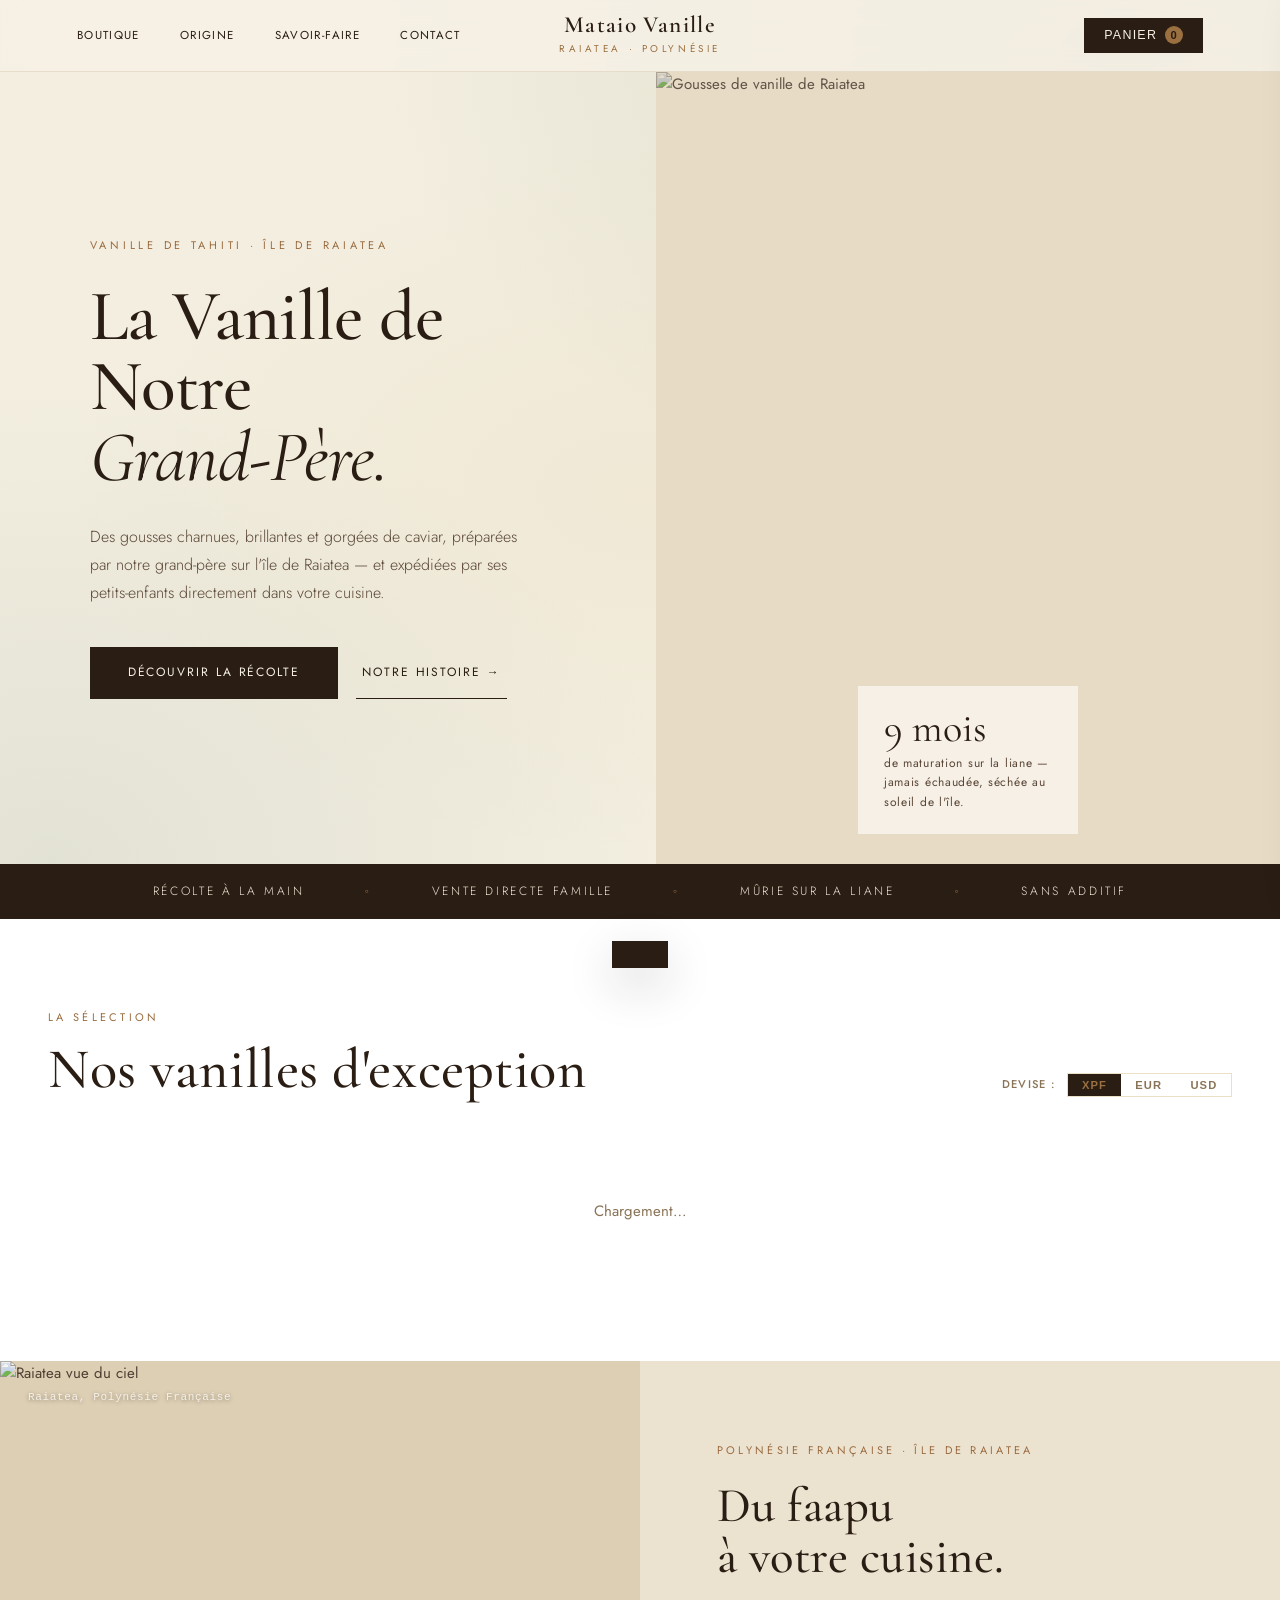
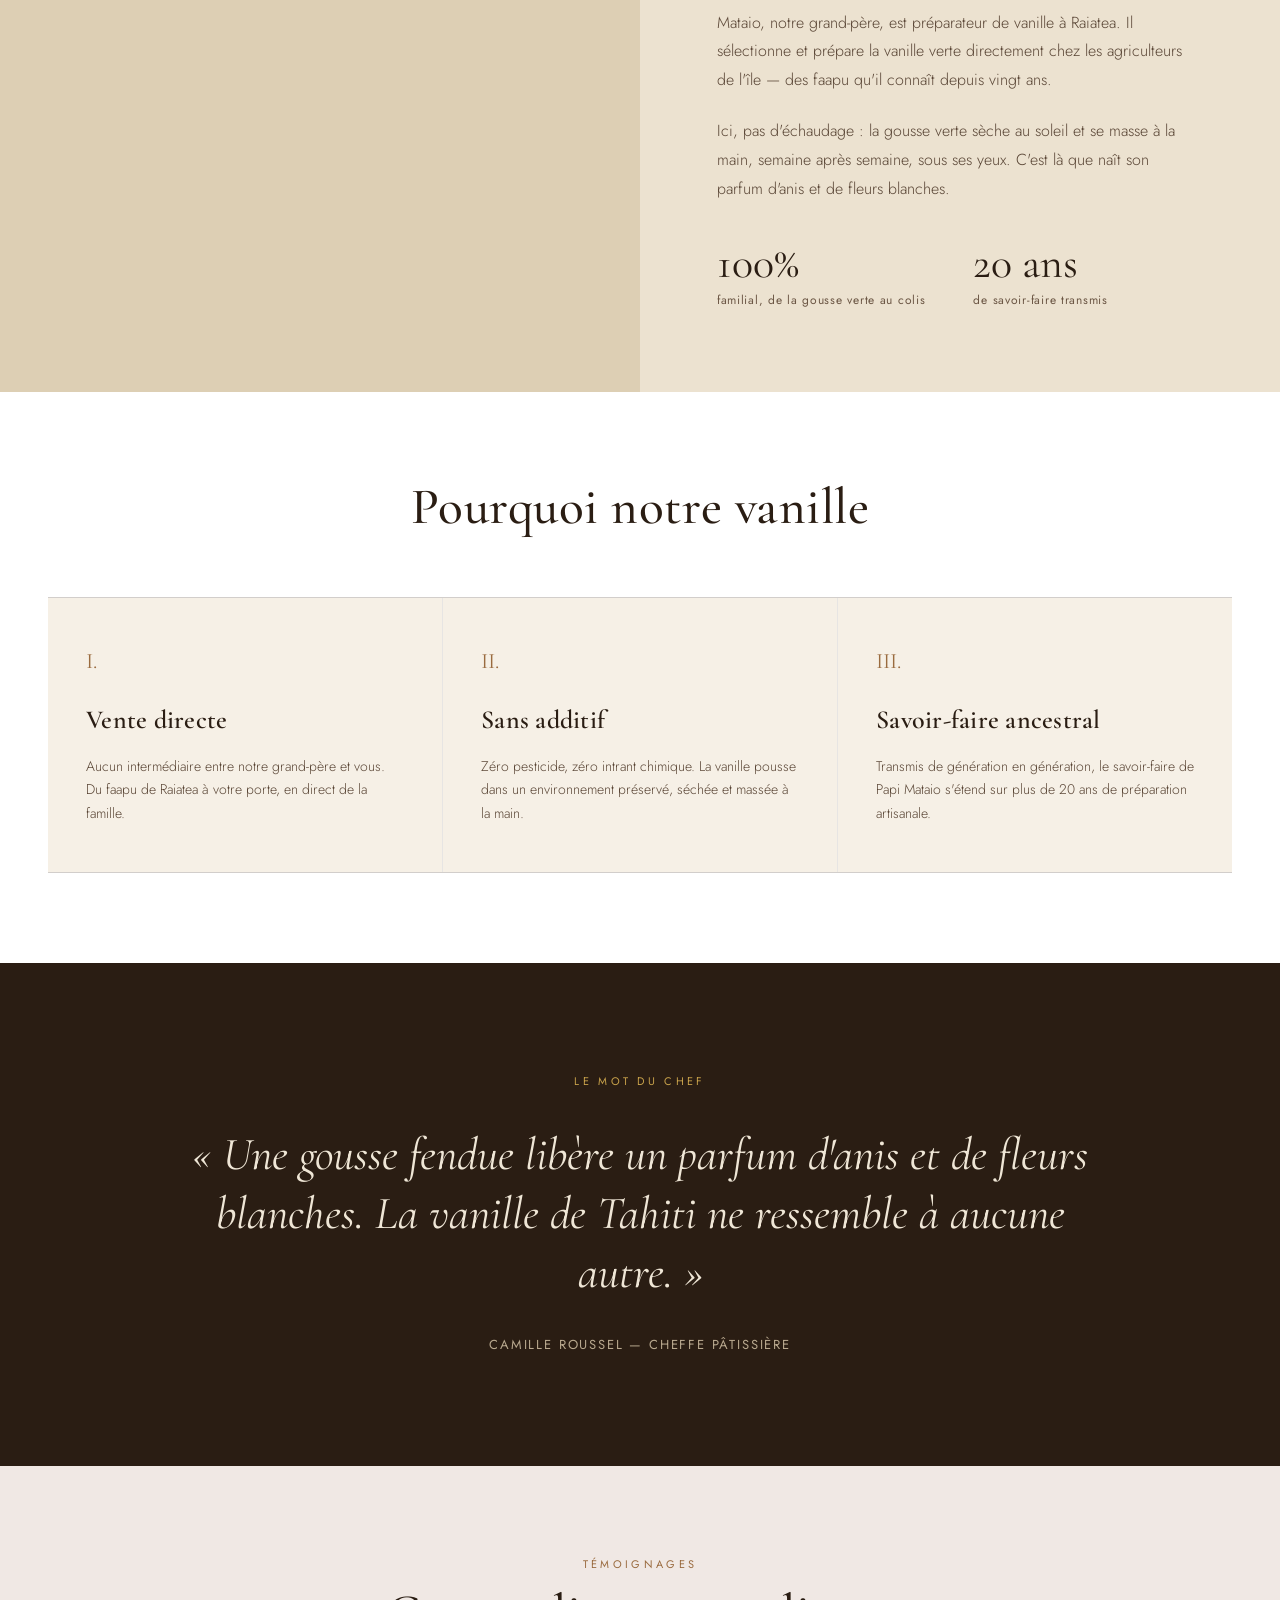
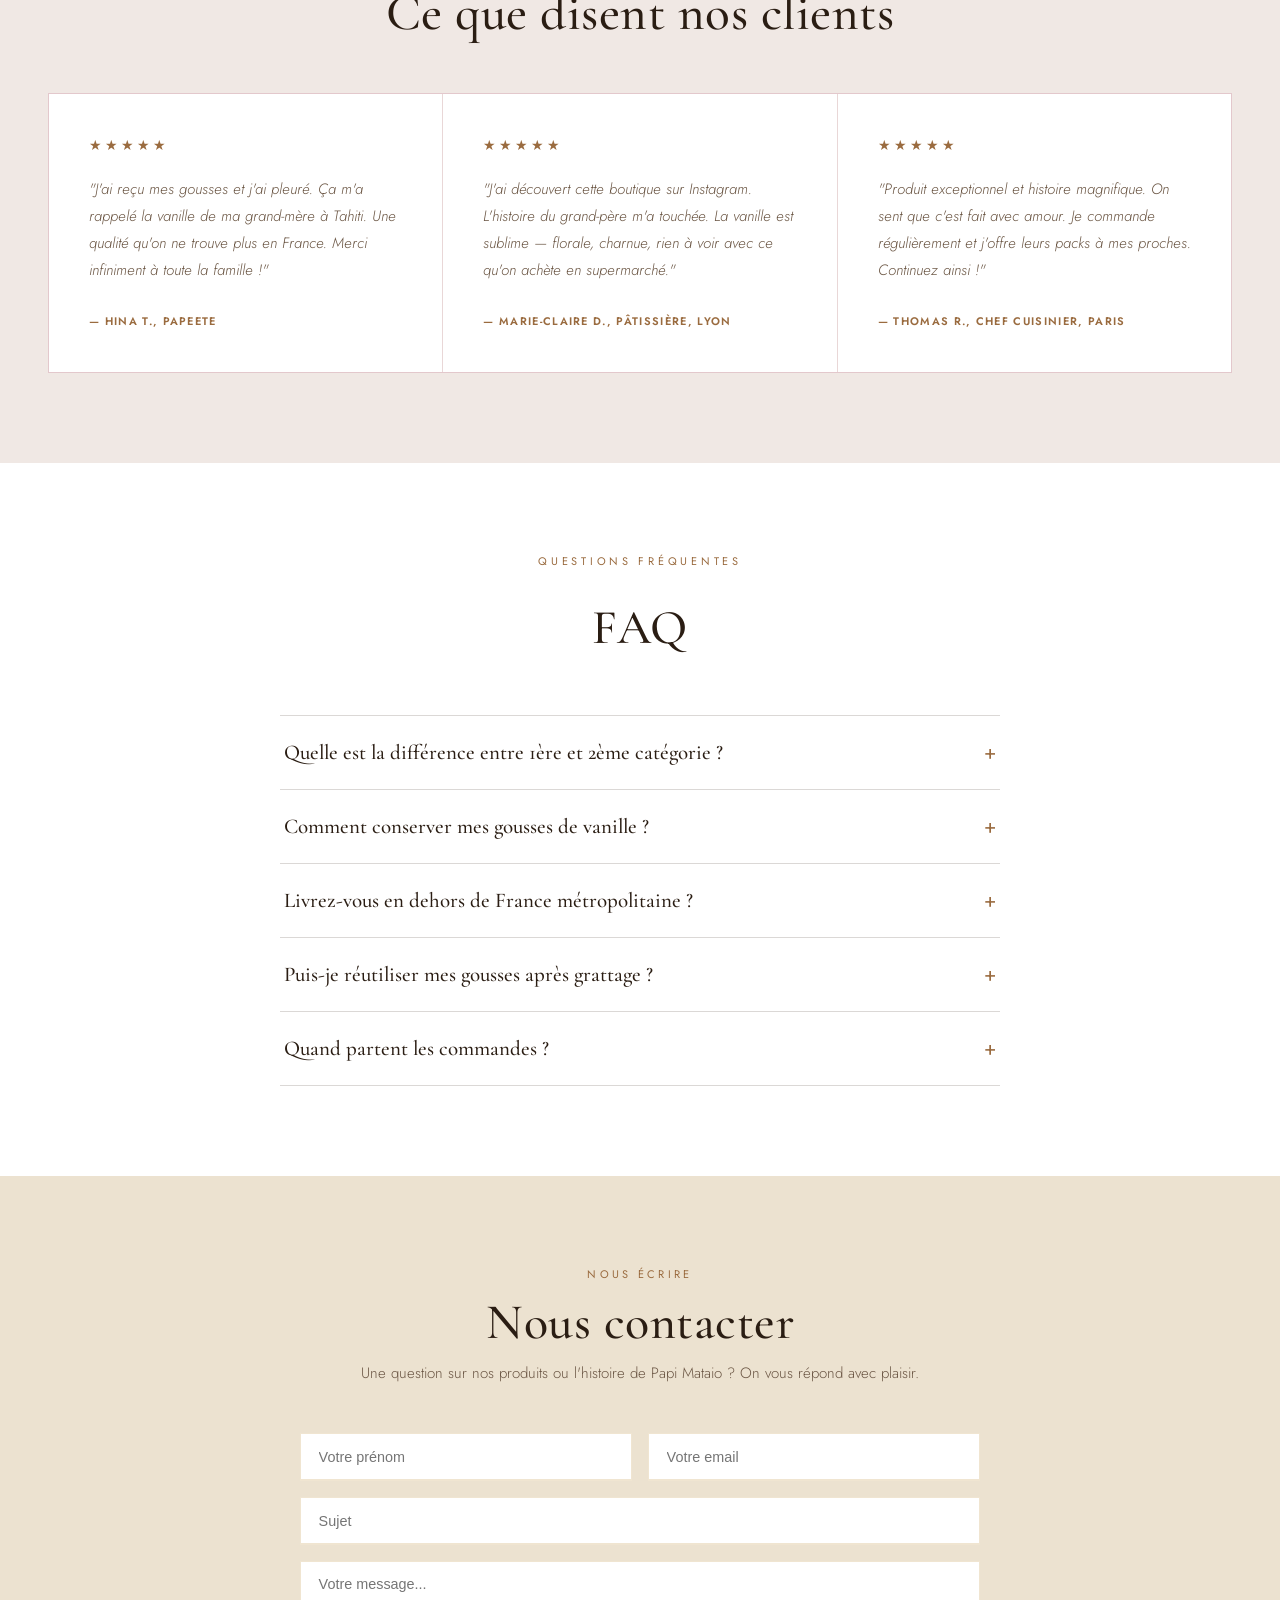
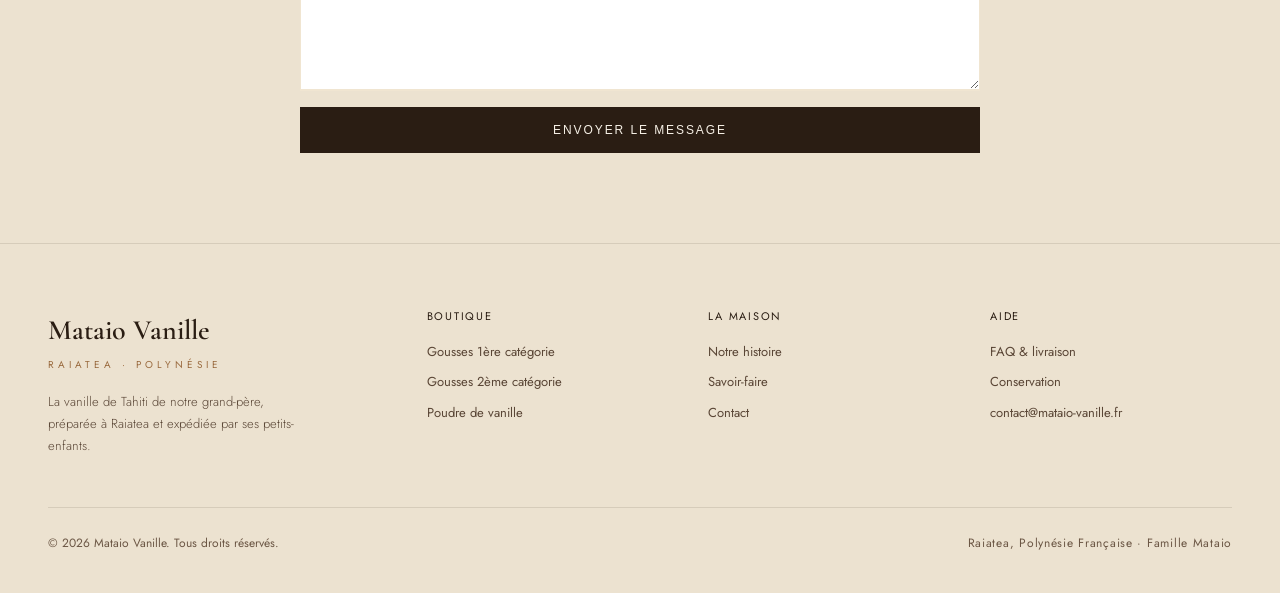
==== index.html @ 08ec5b15 "Intégration complète du design Claude — refonte visuelle du site - Nouveau hero split-screen avec gr" ====
<!DOCTYPE html>
<html lang="fr">
<head>
  <meta charset="UTF-8" />
  <meta name="viewport" content="width=device-width, initial-scale=1.0" />
  <title>Mataio Vanille — La vanille de Raiatea, Polynésie Française</title>
  <link rel="stylesheet" href="css/style.css" />
  <link rel="preconnect" href="https://fonts.googleapis.com" />
  <link href="https://fonts.googleapis.com/css2?family=Cormorant+Garamond:ital,wght@0,400;0,500;0,600;0,700;1,400&family=Jost:wght@300;400;500;600&display=swap" rel="stylesheet" />
</head>
<body>

  <!-- Background naturel fixe -->
  <div class="vn-nature"></div>

  <div id="navbar-root"></div>

  <!-- HERO -->
  <section class="vn-hero" style="display:grid;grid-template-columns:1.05fr 1fr;min-height:88vh;align-items:stretch;">
    <div style="display:flex;flex-direction:column;justify-content:center;padding:8vh 7vw;animation:vnFade 0.9s ease both;">
      <div style="font-size:11px;letter-spacing:0.34em;text-transform:uppercase;color:#9A6B3F;margin-bottom:28px;">Vanille de Tahiti · Île de Raiatea</div>
      <h1 style="font-family:'Cormorant Garamond',serif;font-weight:500;font-size:clamp(46px,5.6vw,92px);line-height:0.98;letter-spacing:-0.01em;margin-bottom:30px;">
        La Vanille de<br>Notre<br><em style="font-weight:400;">Grand-Père.</em>
      </h1>
      <p style="font-size:16px;line-height:1.75;max-width:440px;color:#5A4636;font-weight:300;margin-bottom:40px;">
        Des gousses charnues, brillantes et gorgées de caviar, préparées par notre grand-père sur l'île de Raiatea — et expédiées par ses petits-enfants directement dans votre cuisine.
      </p>
      <div style="display:flex;gap:18px;align-items:center;flex-wrap:wrap;">
        <a href="#produits" class="vn-btn-dark">Découvrir la récolte</a>
        <a href="#origine" class="vn-btn-line">Notre histoire →</a>
      </div>
    </div>
    <div class="vn-stripe vn-hero-img" style="position:relative;background:#E7DBC6;display:flex;align-items:flex-end;justify-content:center;padding:30px;overflow:hidden;">
      <img
        src="https://images.unsplash.com/photo-1592788174877-3f99727fd23d?auto=format&fit=crop&w=900&q=80"
        alt="Gousses de vanille de Raiatea"
        style="position:absolute;inset:0;width:100%;height:100%;object-fit:cover;mix-blend-mode:multiply;opacity:0.7;"
      />
      <div style="position:relative;bottom:0;right:0;background:#F6F0E6;padding:22px 26px;max-width:220px;z-index:1;">
        <div style="font-family:'Cormorant Garamond',serif;font-size:40px;line-height:1;">9 mois</div>
        <div style="font-size:12px;letter-spacing:0.06em;color:#5A4636;margin-top:6px;">de maturation sur la liane — jamais échaudée, séchée au soleil de l'île.</div>
      </div>
    </div>
  </section>


  <!-- MARQUEE VALEURS -->
  <div class="vn-marquee">
    <span>Récolte à la main</span><span class="vn-dot">◦</span>
    <span>Vente directe famille</span><span class="vn-dot">◦</span>
    <span>Mûrie sur la liane</span><span class="vn-dot">◦</span>
    <span>Sans additif</span>
  </div>

  <!-- PRODUITS -->
  <section id="produits" class="vn-pad vn-section-produits">
    <div style="display:flex;align-items:flex-end;justify-content:space-between;margin-bottom:54px;flex-wrap:wrap;gap:20px;">
      <div>
        <div style="font-size:11px;letter-spacing:0.3em;text-transform:uppercase;color:#9A6B3F;margin-bottom:14px;">La sélection</div>
        <h2 style="font-family:'Cormorant Garamond',serif;font-weight:500;font-size:clamp(36px,4.4vw,60px);line-height:1;">Nos vanilles d'exception</h2>
      </div>
      <div class="currency-bar" style="margin-bottom:0;">
        <span class="currency-label">Devise :</span>
        <div class="currency-switcher">
          <button class="currency-btn active" data-currency="XPF" onclick="setCurrency('XPF')">XPF</button>
          <button class="currency-btn" data-currency="EUR" onclick="setCurrency('EUR')">EUR</button>
          <button class="currency-btn" data-currency="USD" onclick="setCurrency('USD')">USD</button>
        </div>
      </div>
    </div>
    <div class="vn-grid4" id="productsGrid">
      <p style="text-align:center;color:#8A7457;padding:3rem;grid-column:1/-1;">Chargement…</p>
    </div>
  </section>

  <!-- ORIGINE -->
  <section id="origine" class="vn-split" style="background:#ECE2D0;">
    <div class="vn-stripe vn-imgpanel" style="position:relative;min-height:580px;background:#DDCFB4;overflow:hidden;">
      <img
        id="origineImg"
        src="https://images.unsplash.com/photo-1676405328043-85738f8473ba?auto=format&fit=crop&w=900&q=80"
        alt="Raiatea vue du ciel"
        style="position:absolute;inset:0;width:100%;height:100%;object-fit:cover;opacity:0.8;"
      />
      <div style="position:absolute;top:28px;left:28px;font-family:ui-monospace,Menlo,monospace;font-size:11px;letter-spacing:0.06em;color:#F6F0E6;text-shadow:0 1px 4px rgba(0,0,0,0.4);">Raiatea, Polynésie Française</div>
    </div>
    <div style="display:flex;flex-direction:column;justify-content:center;padding:9vh 6vw;">
      <div style="font-size:11px;letter-spacing:0.3em;text-transform:uppercase;color:#9A6B3F;margin-bottom:22px;">Polynésie française · Île de Raiatea</div>
      <h2 style="font-family:'Cormorant Garamond',serif;font-weight:500;font-size:clamp(34px,3.8vw,54px);line-height:1.04;margin-bottom:26px;">Du faapu<br>à votre cuisine.</h2>
      <p style="font-size:16px;line-height:1.8;color:#5A4636;font-weight:300;max-width:480px;margin-bottom:22px;">
        Mataio, notre grand-père, est préparateur de vanille à Raiatea. Il sélectionne et prépare la vanille verte directement chez les agriculteurs de l'île — des faapu qu'il connaît depuis vingt ans.
      </p>
      <p style="font-size:16px;line-height:1.8;color:#5A4636;font-weight:300;max-width:480px;margin-bottom:38px;">
        Ici, pas d'échaudage : la gousse verte sèche au soleil et se masse à la main, semaine après semaine, sous ses yeux. C'est là que naît son parfum d'anis et de fleurs blanches.
      </p>
      <div style="display:flex;gap:48px;flex-wrap:wrap;">
        <div>
          <div style="font-family:'Cormorant Garamond',serif;font-size:44px;line-height:1;">100%</div>
          <div style="font-size:12px;letter-spacing:0.06em;color:#6B5644;margin-top:6px;">familial, de la gousse verte au colis</div>
        </div>
        <div>
          <div style="font-family:'Cormorant Garamond',serif;font-size:44px;line-height:1;">20 ans</div>
          <div style="font-size:12px;letter-spacing:0.06em;color:#6B5644;margin-top:6px;">de savoir-faire transmis</div>
        </div>
      </div>
    </div>
  </section>

  <!-- SAVOIR-FAIRE / PILIERS -->
  <section class="vn-pad" style="padding-top:90px;padding-bottom:90px;">
    <h2 style="font-family:'Cormorant Garamond',serif;font-weight:500;font-size:clamp(34px,4vw,56px);text-align:center;margin-bottom:64px;line-height:1;">Pourquoi notre vanille</h2>
    <div class="vn-grid3" style="border-top:1px solid rgba(58,42,30,0.12);border-bottom:1px solid rgba(58,42,30,0.12);gap:1px;background:rgba(58,42,30,0.12);">
      <div style="background:#F6F0E6;padding:46px 38px;">
        <div style="font-family:'Cormorant Garamond',serif;font-size:22px;color:#9A6B3F;margin-bottom:20px;">I.</div>
        <h3 style="font-family:'Cormorant Garamond',serif;font-weight:600;font-size:26px;margin-bottom:14px;">Vente directe</h3>
        <p style="font-size:14px;line-height:1.7;color:#5A4636;font-weight:300;">Aucun intermédiaire entre notre grand-père et vous. Du faapu de Raiatea à votre porte, en direct de la famille.</p>
      </div>
      <div style="background:#F6F0E6;padding:46px 38px;">
        <div style="font-family:'Cormorant Garamond',serif;font-size:22px;color:#9A6B3F;margin-bottom:20px;">II.</div>
        <h3 style="font-family:'Cormorant Garamond',serif;font-weight:600;font-size:26px;margin-bottom:14px;">Sans additif</h3>
        <p style="font-size:14px;line-height:1.7;color:#5A4636;font-weight:300;">Zéro pesticide, zéro intrant chimique. La vanille pousse dans un environnement préservé, séchée et massée à la main.</p>
      </div>
      <div style="background:#F6F0E6;padding:46px 38px;">
        <div style="font-family:'Cormorant Garamond',serif;font-size:22px;color:#9A6B3F;margin-bottom:20px;">III.</div>
        <h3 style="font-family:'Cormorant Garamond',serif;font-weight:600;font-size:26px;margin-bottom:14px;">Savoir-faire ancestral</h3>
        <p style="font-size:14px;line-height:1.7;color:#5A4636;font-weight:300;">Transmis de génération en génération, le savoir-faire de Papi Mataio s'étend sur plus de 20 ans de préparation artisanale.</p>
      </div>
    </div>
  </section>

  <!-- CITATION -->
  <section style="background:#2A1D13;color:#EFE6D6;padding:110px 48px;text-align:center;">
    <div style="font-size:11px;letter-spacing:0.3em;text-transform:uppercase;color:#C8A24B;margin-bottom:34px;">Le mot du chef</div>
    <blockquote style="font-family:'Cormorant Garamond',serif;font-weight:400;font-style:italic;font-size:clamp(28px,3.6vw,50px);line-height:1.28;max-width:920px;margin:0 auto 34px;">
      « Une gousse fendue libère un parfum d'anis et de fleurs blanches. La vanille de Tahiti ne ressemble à aucune autre. »
    </blockquote>
    <div style="font-size:13px;letter-spacing:0.14em;text-transform:uppercase;color:#B8A88E;">Camille Roussel — Cheffe pâtissière</div>
  </section>

  <!-- AVIS -->
  <section class="vn-pad" style="padding-top:90px;padding-bottom:90px;background:#F0E8E4;">
    <div style="text-align:center;margin-bottom:54px;">
      <div style="font-size:11px;letter-spacing:0.3em;text-transform:uppercase;color:#9A6B3F;margin-bottom:14px;">Témoignages</div>
      <h2 style="font-family:'Cormorant Garamond',serif;font-weight:500;font-size:clamp(32px,4vw,52px);line-height:1;">Ce que disent nos clients</h2>
    </div>
    <div class="vn-grid3" style="gap:1px;background:rgba(196,116,138,0.15);border:1px solid rgba(196,116,138,0.15);">
      <div style="background:#fff;padding:2.5rem;">
        <div style="color:#9A6B3F;font-size:14px;letter-spacing:3px;margin-bottom:1.25rem;">★★★★★</div>
        <p style="font-size:15px;line-height:1.8;color:#6B5644;font-weight:300;font-style:italic;margin-bottom:1.5rem;">"J'ai reçu mes gousses et j'ai pleuré. Ça m'a rappelé la vanille de ma grand-mère à Tahiti. Une qualité qu'on ne trouve plus en France. Merci infiniment à toute la famille !"</p>
        <span style="font-size:11px;font-weight:600;letter-spacing:0.12em;text-transform:uppercase;color:#9A6B3F;">— Hina T., Papeete</span>
      </div>
      <div style="background:#fff;padding:2.5rem;">
        <div style="color:#9A6B3F;font-size:14px;letter-spacing:3px;margin-bottom:1.25rem;">★★★★★</div>
        <p style="font-size:15px;line-height:1.8;color:#6B5644;font-weight:300;font-style:italic;margin-bottom:1.5rem;">"J'ai découvert cette boutique sur Instagram. L'histoire du grand-père m'a touchée. La vanille est sublime — florale, charnue, rien à voir avec ce qu'on achète en supermarché."</p>
        <span style="font-size:11px;font-weight:600;letter-spacing:0.12em;text-transform:uppercase;color:#9A6B3F;">— Marie-Claire D., Pâtissière, Lyon</span>
      </div>
      <div style="background:#fff;padding:2.5rem;">
        <div style="color:#9A6B3F;font-size:14px;letter-spacing:3px;margin-bottom:1.25rem;">★★★★★</div>
        <p style="font-size:15px;line-height:1.8;color:#6B5644;font-weight:300;font-style:italic;margin-bottom:1.5rem;">"Produit exceptionnel et histoire magnifique. On sent que c'est fait avec amour. Je commande régulièrement et j'offre leurs packs à mes proches. Continuez ainsi !"</p>
        <span style="font-size:11px;font-weight:600;letter-spacing:0.12em;text-transform:uppercase;color:#9A6B3F;">— Thomas R., Chef cuisinier, Paris</span>
      </div>
    </div>
  </section>

  <!-- FAQ -->
  <section class="vn-pad" style="padding-top:90px;padding-bottom:90px;">
    <div style="max-width:720px;margin:0 auto;">
      <div style="text-align:center;margin-bottom:48px;">
        <div style="font-size:11px;letter-spacing:0.34em;text-transform:uppercase;color:#9A6B3F;margin-bottom:18px;">Questions fréquentes</div>
        <h2 style="font-family:'Cormorant Garamond',serif;font-weight:500;font-size:clamp(32px,3.8vw,50px);">FAQ</h2>
      </div>
      <div id="faqList" style="display:flex;flex-direction:column;border-top:1px solid rgba(58,42,30,0.18);"></div>
    </div>
  </section>

  <!-- CONTACT -->
  <section id="contact" class="vn-pad" style="padding-top:90px;padding-bottom:90px;background:#ECE2D0;">
    <div style="max-width:680px;margin:0 auto;">
      <div style="text-align:center;margin-bottom:48px;">
        <div style="font-size:11px;letter-spacing:0.3em;text-transform:uppercase;color:#9A6B3F;margin-bottom:14px;">Nous écrire</div>
        <h2 style="font-family:'Cormorant Garamond',serif;font-weight:500;font-size:clamp(32px,4vw,50px);line-height:1;">Nous contacter</h2>
        <p style="margin-top:14px;font-size:15px;color:#6B5644;font-weight:300;">Une question sur nos produits ou l'histoire de Papi Mataio ? On vous répond avec plaisir.</p>
      </div>
      <form class="contact-form" onsubmit="submitForm(event)">
        <div class="form-row">
          <input id="contactNom" type="text" placeholder="Votre prénom" required />
          <input id="contactEmail" type="email" placeholder="Votre email" required />
        </div>
        <input id="contactSujet" type="text" placeholder="Sujet" />
        <textarea id="contactMessage" placeholder="Votre message..." rows="5" required></textarea>
        <button type="submit" class="vn-btn-dark btn-full" id="contactBtn">Envoyer le message</button>
      </form>
    </div>
  </section>

  <!-- FOOTER -->
  <footer class="vn-pad" style="background:#ECE2D0;padding-top:64px;padding-bottom:40px;border-top:1px solid rgba(58,42,30,0.12);">
    <div class="vn-foot" style="margin-bottom:50px;">
      <div>
        <div style="font-family:'Cormorant Garamond',serif;font-size:28px;font-weight:600;">Mataio Vanille</div>
        <div style="font-size:10px;letter-spacing:0.4em;text-transform:uppercase;color:#9A6B3F;margin:4px 0 18px;">Raiatea · Polynésie</div>
        <p style="font-size:13px;line-height:1.7;color:#5A4636;font-weight:300;max-width:260px;">La vanille de Tahiti de notre grand-père, préparée à Raiatea et expédiée par ses petits-enfants.</p>
      </div>
      <div>
        <div style="font-size:11px;letter-spacing:0.16em;text-transform:uppercase;color:#2A1D13;margin-bottom:16px;">Boutique</div>
        <div style="display:flex;flex-direction:column;gap:10px;font-size:13px;color:#5A4636;">
          <a href="#produits" style="color:#5A4636;text-decoration:none;">Gousses 1ère catégorie</a>
          <a href="#produits" style="color:#5A4636;text-decoration:none;">Gousses 2ème catégorie</a>
          <a href="#produits" style="color:#5A4636;text-decoration:none;">Poudre de vanille</a>
        </div>
      </div>
      <div>
        <div style="font-size:11px;letter-spacing:0.16em;text-transform:uppercase;color:#2A1D13;margin-bottom:16px;">La Maison</div>
        <div style="display:flex;flex-direction:column;gap:10px;font-size:13px;color:#5A4636;">
          <a href="#origine" style="color:#5A4636;text-decoration:none;">Notre histoire</a>
          <a href="#produits" style="color:#5A4636;text-decoration:none;">Savoir-faire</a>
          <a href="#contact" style="color:#5A4636;text-decoration:none;">Contact</a>
        </div>
      </div>
      <div>
        <div style="font-size:11px;letter-spacing:0.16em;text-transform:uppercase;color:#2A1D13;margin-bottom:16px;">Aide</div>
        <div style="display:flex;flex-direction:column;gap:10px;font-size:13px;color:#5A4636;">
          <a href="#faqList" style="color:#5A4636;text-decoration:none;">FAQ &amp; livraison</a>
          <a href="#faqList" style="color:#5A4636;text-decoration:none;">Conservation</a>
          <a href="mailto:contact@mataio-vanille.fr" style="color:#5A4636;text-decoration:none;">contact@mataio-vanille.fr</a>
        </div>
      </div>
    </div>
    <div style="display:flex;justify-content:space-between;align-items:center;flex-wrap:wrap;gap:14px;padding-top:26px;border-top:1px solid rgba(58,42,30,0.12);font-size:12px;color:#6B5644;">
      <span>© 2026 Mataio Vanille. Tous droits réservés.</span>
      <span style="letter-spacing:0.06em;">Raiatea, Polynésie Française · Famille Mataio</span>
    </div>
  </footer>

  <div id="cart-root"></div>

  <script src="https://cdn.jsdelivr.net/npm/@supabase/supabase-js@2"></script>
  <script src="js/shared.js"></script>
  <script>initNavbar('index'); initCart();</script>
  <script src="js/app.js"></script>
  <script>
    // FAQ accordion
    const FAQS = [
      { q: 'Quelle est la différence entre 1ère et 2ème catégorie ?', a: 'La 1ère catégorie regroupe les gousses longues (14-17 cm), noires, souples et charnues — parfaites pour le quotidien. La 2ème catégorie regroupe des gousses plus courtes ou légèrement moins uniformes, souvent encore plus concentrées en vanilline, idéales pour les extraits et infusions.' },
      { q: 'Comment conserver mes gousses de vanille ?', a: 'Enveloppez vos gousses dans du papier alimentaire ou du film plastique, puis placez-les dans un contenant hermétique à l\'abri de la lumière et de l\'humidité, à température ambiante. Évitez le réfrigérateur. Bien conservées, elles se gardent 12 à 18 mois.' },
      { q: 'Livrez-vous en dehors de France métropolitaine ?', a: 'Oui ! Nous expédions vers la France métropolitaine, la DOM-TOM, et l\'Europe. Les délais et frais varient selon la destination. Contactez-nous pour tout envoi hors Europe.' },
      { q: 'Puis-je réutiliser mes gousses après grattage ?', a: 'Absolument. Les gousses épuisées après grattage peuvent être plongées dans du sucre pour faire du sucre vanillé maison, ou dans de l\'alcool pour un extrait de vanille artisanal.' },
      { q: 'Quand partent les commandes ?', a: 'Les commandes passées avant 14h (heure de Polynésie) sont expédiées le jour même ou le lendemain. Nous vous envoyons un email de confirmation avec le numéro de suivi.' },
    ];

    function renderFaq() {
      const list = document.getElementById('faqList');
      if (!list) return;
      list.innerHTML = FAQS.map((f, i) => `
        <div style="border-bottom:1px solid rgba(58,42,30,0.18);">
          <button onclick="toggleFaq(${i})" id="faq-btn-${i}" style="width:100%;display:flex;justify-content:space-between;align-items:center;gap:24px;background:transparent;border:none;cursor:pointer;padding:22px 4px;font-family:inherit;text-align:left;">
            <span style="font-family:'Cormorant Garamond',serif;font-size:21px;font-weight:500;color:#2A1D13;">${f.q}</span>
            <span id="faq-mark-${i}" style="font-size:20px;color:#9A6B3F;flex:0 0 auto;transition:transform 0.2s;">+</span>
          </button>
          <div id="faq-ans-${i}" style="display:none;font-size:15px;line-height:1.75;color:#5A4636;font-weight:300;padding:0 4px 24px;max-width:620px;">${f.a}</div>
        </div>
      `).join('');
    }

    function toggleFaq(i) {
      const ans = document.getElementById('faq-ans-' + i);
      const mark = document.getElementById('faq-mark-' + i);
      const open = ans.style.display !== 'none';
      ans.style.display = open ? 'none' : 'block';
      mark.textContent = open ? '+' : '−';
    }

    document.addEventListener('DOMContentLoaded', renderFaq);
  </script>
</body>
</html>
---- css/style.css ----
/* ===== RESET ===== */
*, *::before, *::after { box-sizing: border-box; margin: 0; padding: 0; }

/* ===== DESIGN CLASSES ===== */
::selection { background: #C8A24B; color: #2A1D13; }
@keyframes vnFade { from { opacity: 0; transform: translateY(14px); } to { opacity: 1; transform: translateY(0); } }

.vn-nature {
  position: fixed; inset: 0; z-index: -1; pointer-events: none;
  background-color: #F3EEE0;
  background-image:
    radial-gradient(1100px 700px at 88% 6%, rgba(110,131,92,0.16), rgba(110,131,92,0) 68%),
    radial-gradient(900px 700px at 4% 96%, rgba(151,173,158,0.18), rgba(151,173,158,0) 70%),
    radial-gradient(800px 500px at 50% 55%, rgba(200,162,75,0.07), rgba(200,162,75,0) 72%);
  background-repeat: no-repeat;
}

.vn-stripe {
  background-image: repeating-linear-gradient(135deg, rgba(58,42,30,0.06) 0 10px, rgba(58,42,30,0) 10px 20px);
}

.vn-marquee {
  background: #2A1D13; color: #EFE6D6;
  padding: 18px 48px;
  display: flex; gap: 60px; justify-content: center; flex-wrap: wrap;
  font-size: 12px; letter-spacing: 0.22em; text-transform: uppercase; font-weight: 300;
}
.vn-dot { color: #9A6B3F; }

.vn-pad { padding-left: 48px; padding-right: 48px; }

.vn-section-produits { padding-top: 90px; padding-bottom: 90px; }

.vn-split {
  display: grid;
  grid-template-columns: 1fr 1fr;
}

.vn-imgpanel { min-height: 560px; }

.vn-grid4 {
  display: grid;
  grid-template-columns: repeat(3, 1fr);
  gap: 28px;
}

.vn-grid3 {
  display: grid;
  grid-template-columns: repeat(3, 1fr);
}

.vn-foot {
  display: grid;
  grid-template-columns: 1.4fr 1fr 1fr 1fr;
  gap: 40px;
}

/* New product card design */
.vn-product-card {
  display: flex;
  flex-direction: column;
}

.vn-product-img {
  display: block;
  position: relative;
  aspect-ratio: 3/4;
  background: #E7DBC6;
  margin-bottom: 18px;
  overflow: hidden;
  cursor: pointer;
  text-decoration: none;
}

.vn-product-img img {
  width: 100%; height: 100%;
  object-fit: cover;
  display: block;
  transition: transform 0.5s ease;
}

.vn-product-card:hover .vn-product-img img { transform: scale(1.04); }

.vn-product-badge {
  position: absolute; top: 14px; right: 14px;
  background: #2A1D13; color: #F6F0E6;
  font-size: 10px; letter-spacing: 0.12em; text-transform: uppercase;
  padding: 5px 10px;
}

.vn-product-badge.epuise { background: #8A7457; }

.vn-product-body { flex: 1; display: flex; flex-direction: column; }

.vn-product-name {
  font-family: 'Cormorant Garamond', serif; font-weight: 600;
  font-size: 22px; line-height: 1.05; cursor: pointer;
  margin-bottom: 8px; color: #2A1D13;
  transition: color 0.2s;
}
.vn-product-card:hover .vn-product-name { color: #9A6B3F; }

.vn-product-price { font-size: 15px; font-weight: 500; white-space: nowrap; color: #2A1D13; }

.vn-product-meta { display: flex; justify-content: space-between; align-items: baseline; gap: 10px; margin-bottom: 8px; }

.vn-product-desc {
  font-size: 13px; color: #6B5644; line-height: 1.55;
  margin-bottom: 16px; font-weight: 300; flex: 1;
}

.vn-add-btn {
  margin-top: auto; background: none;
  border: 1px solid #2A1D13; color: #2A1D13;
  padding: 11px; font-family: inherit;
  font-size: 11px; letter-spacing: 0.14em; text-transform: uppercase;
  cursor: pointer; transition: all 0.2s;
}
.vn-add-btn:hover { background: #2A1D13; color: #F6F0E6; }
.vn-add-btn:disabled { opacity: 0.45; cursor: not-allowed; background: #8A7457; color: #F6F0E6; border-color: #8A7457; }

.vn-view-btn {
  display: inline-block;
  background: none; border: 1px solid rgba(58,42,30,0.28);
  color: #2A1D13; padding: 11px 16px;
  font-family: inherit; font-size: 11px;
  letter-spacing: 0.12em; text-transform: uppercase;
  text-decoration: none; white-space: nowrap;
  transition: border-color 0.2s, background 0.2s;
}
.vn-view-btn:hover { border-color: #9A6B3F; background: rgba(154,107,63,0.06); }

/* Hero buttons */
.vn-btn-dark {
  display: inline-block;
  background: #2A1D13; color: #F6F0E6;
  padding: 16px 38px; font-size: 12px;
  letter-spacing: 0.16em; text-transform: uppercase;
  text-decoration: none; border: none; cursor: pointer;
  transition: background 0.2s;
}
.vn-btn-dark:hover { background: #9A6B3F; color: #F6F0E6; }

.vn-btn-line {
  display: inline-block;
  color: #2A1D13; padding: 16px 6px;
  font-size: 12px; letter-spacing: 0.16em; text-transform: uppercase;
  text-decoration: none; border-bottom: 1px solid #2A1D13;
  transition: color 0.2s, border-color 0.2s;
}
.vn-btn-line:hover { color: #9A6B3F; border-color: #9A6B3F; }

/* ===== VARIABLES ===== */
:root {
  --noir:        #2A1D13;
  --brun:        #2A1D13;
  --brun-mid:    #5A4636;
  --or:          #9A7040;
  --or-clair:    #C8A24B;
  --or-pale:     #EDE0C4;
  --rose:        #C4748A;
  --rose-clair:  #E8C8CF;
  --rose-pale:   #F0E8E4;
  --sauge:       #6E835C;
  --sauge-clair: #B8CEBC;
  --creme:       #F6F0E6;
  --beige:       #ECE2D0;
  --gris:        #8A7457;
  --gris-clair:  #DDCFB4;
  --blanc:       #FFFFFF;

  --shadow-sm:  0 1px 4px rgba(43,26,34,0.08);
  --shadow:     0 4px 20px rgba(43,26,34,0.12);
  --shadow-lg:  0 16px 48px rgba(43,26,34,0.18);
  --radius:     4px;
  --radius-lg:  14px;
  --transition: 0.3s cubic-bezier(0.4, 0, 0.2, 1);
}

html { scroll-behavior: smooth; }

body {
  font-family: 'Jost', sans-serif;
  background: transparent;
  color: var(--brun);
  line-height: 1.6;
  overflow-x: hidden;
  font-size: 15px;
}

h1, h2, h3, h4 {
  font-family: 'Cormorant Garamond', serif;
  font-weight: 500;
  letter-spacing: 0.01em;
}

a { text-decoration: none; color: inherit; }

/* ===== NAVBAR ===== */
.navbar {
  position: sticky;
  top: 0;
  z-index: 100;
  display: flex;
  align-items: center;
  justify-content: space-between;
  padding: 1.1rem 6%;
  background: rgba(246,240,230,0.85);
  backdrop-filter: blur(12px);
  -webkit-backdrop-filter: blur(12px);
  border-bottom: 1px solid rgba(154,112,64,0.15);
}

.nav-brand {
  position: absolute;
  left: 50%;
  transform: translateX(-50%);
  text-align: center;
  text-decoration: none;
}

.brand-name {
  font-family: 'Cormorant Garamond', serif;
  font-size: 1.45rem;
  font-weight: 600;
  letter-spacing: 0.06em;
  color: var(--brun);
  display: block;
  line-height: 1;
}

.brand-subtitle {
  font-family: 'Jost', sans-serif;
  font-size: 0.62rem;
  letter-spacing: 0.36em;
  text-transform: uppercase;
  color: var(--or);
  display: block;
  margin-top: 3px;
}

.nav-links { display: flex; gap: 2.5rem; flex: 1; }

.nav-links a {
  font-size: 0.72rem;
  font-weight: 400;
  letter-spacing: 0.12em;
  text-transform: uppercase;
  color: var(--brun);
  transition: color var(--transition);
}

.nav-links a:hover { color: var(--or); }

.nav-actions { display: flex; align-items: center; gap: 1rem; flex: 1; justify-content: flex-end; }

.cart-btn {
  display: flex;
  align-items: center;
  gap: 0.5rem;
  padding: 0.55rem 1.25rem;
  background: var(--brun);
  color: var(--creme);
  border: none;
  font-size: 0.78rem;
  font-weight: 500;
  letter-spacing: 0.1em;
  text-transform: uppercase;
  cursor: pointer;
  transition: background var(--transition);
}

.cart-btn:hover { background: var(--rose); color: var(--blanc); }

.cart-count {
  background: var(--or);
  color: var(--brun);
  font-weight: 700;
  font-size: 0.7rem;
  width: 18px;
  height: 18px;
  border-radius: 50%;
  display: inline-flex;
  align-items: center;
  justify-content: center;
}

/* ===== HERO ===== */
.hero {
  display: grid;
  grid-template-columns: 1fr 1fr;
  min-height: 90vh;
  background-color: var(--brun);
  background-image: url("data:image/svg+xml,%3Csvg xmlns='http://www.w3.org/2000/svg' width='120' height='120' viewBox='0 0 120 120'%3E%3Cg fill='none'%3E%3Cellipse cx='60' cy='45' rx='6' ry='13' fill='rgba(196%2C116%2C138%2C0.13)'/%3E%3Cellipse cx='60' cy='45' rx='6' ry='13' fill='rgba(196%2C116%2C138%2C0.13)' transform='rotate(72 60 60)'/%3E%3Cellipse cx='60' cy='45' rx='6' ry='13' fill='rgba(196%2C116%2C138%2C0.13)' transform='rotate(144 60 60)'/%3E%3Cellipse cx='60' cy='45' rx='6' ry='13' fill='rgba(196%2C116%2C138%2C0.13)' transform='rotate(216 60 60)'/%3E%3Cellipse cx='60' cy='45' rx='6' ry='13' fill='rgba(196%2C116%2C138%2C0.13)' transform='rotate(288 60 60)'/%3E%3Ccircle cx='60' cy='60' r='5' fill='rgba(196%2C151%2C74%2C0.18)'/%3E%3Cellipse cx='20' cy='10' rx='3' ry='7' fill='rgba(196%2C116%2C138%2C0.07)'/%3E%3Cellipse cx='20' cy='10' rx='3' ry='7' fill='rgba(196%2C116%2C138%2C0.07)' transform='rotate(72 20 20)'/%3E%3Cellipse cx='20' cy='10' rx='3' ry='7' fill='rgba(196%2C116%2C138%2C0.07)' transform='rotate(144 20 20)'/%3E%3Cellipse cx='20' cy='10' rx='3' ry='7' fill='rgba(196%2C116%2C138%2C0.07)' transform='rotate(216 20 20)'/%3E%3Cellipse cx='20' cy='10' rx='3' ry='7' fill='rgba(196%2C116%2C138%2C0.07)' transform='rotate(288 20 20)'/%3E%3Ccircle cx='20' cy='20' r='3' fill='rgba(196%2C151%2C74%2C0.1)'/%3E%3C/g%3E%3C/svg%3E");
  background-size: 120px 120px;
}

.hero-content {
  display: flex;
  flex-direction: column;
  justify-content: center;
  padding: 5rem 6%;
}

.hero-tag {
  display: inline-block;
  font-size: 0.7rem;
  font-weight: 500;
  letter-spacing: 0.2em;
  text-transform: uppercase;
  color: var(--or);
  margin-bottom: 2rem;
}

.hero h1 {
  font-size: clamp(3.2rem, 5.5vw, 5.5rem);
  font-weight: 500;
  line-height: 1.1;
  color: var(--creme);
  margin-bottom: 1.75rem;
  letter-spacing: -0.01em;
}

.hero-sub {
  font-size: 0.95rem;
  color: rgba(253,249,246,0.68);
  max-width: 420px;
  margin-bottom: 3rem;
  line-height: 1.85;
  font-weight: 300;
}

.btn-primary {
  display: inline-block;
  padding: 1rem 2.5rem;
  background: var(--or);
  color: var(--brun);
  border: none;
  font-size: 0.78rem;
  font-weight: 600;
  letter-spacing: 0.15em;
  text-transform: uppercase;
  cursor: pointer;
  transition: background var(--transition), color var(--transition);
  width: fit-content;
}

.btn-primary:hover { background: var(--or-clair); }

.hero-visual { position: relative; overflow: hidden; }

.hero-img-wrap {
  width: 100%;
  height: 100%;
  position: relative;
}

.hero-photo {
  width: 100%;
  height: 100%;
  object-fit: cover;
  object-position: center;
  display: block;
  filter: brightness(0.75) sepia(0.2);
}

/* ===== STATS ===== */
.stats {
  display: grid;
  grid-template-columns: repeat(4, 1fr);
  border-top: 1px solid rgba(196,151,74,0.2);
  border-bottom: 1px solid rgba(196,151,74,0.2);
  background: var(--creme);
}

.stat {
  display: flex;
  flex-direction: column;
  align-items: center;
  text-align: center;
  padding: 2.5rem 1rem;
  border-right: 1px solid rgba(196,151,74,0.2);
}

.stat:last-child { border-right: none; }

.stat-num {
  font-family: 'Playfair Display', serif;
  font-size: 2rem;
  font-weight: 400;
  color: var(--or);
  margin-bottom: 0.3rem;
}

.stat-label {
  font-size: 0.7rem;
  font-weight: 500;
  letter-spacing: 0.12em;
  text-transform: uppercase;
  color: var(--gris);
}

/* ===== SECTION HEADER ===== */
.section-header {
  text-align: center;
  margin-bottom: 3.5rem;
}

.section-header h2 {
  font-size: clamp(2.2rem, 3.5vw, 3.4rem);
  font-weight: 500;
  color: var(--brun);
  margin-bottom: 0.75rem;
  letter-spacing: 0.02em;
}

.section-header p {
  font-size: 0.78rem;
  font-weight: 500;
  letter-spacing: 0.15em;
  text-transform: uppercase;
  color: var(--or);
}

/* ===== ORNEMENTS ===== */

/* Gousse de vanille comme puce de liste */
.features li {
  position: relative;
  padding-left: 1.4rem;
}

.features li::before {
  content: '';
  position: absolute;
  left: 1px;
  top: 0.1em;
  width: 5px;
  height: 17px;
  background-image: url("data:image/svg+xml,%3Csvg xmlns='http://www.w3.org/2000/svg' viewBox='0 0 6 20'%3E%3Cpath d='M3,0.5 C1.5,0.5 0.5,3 0.5,7 L0.5,14 C0.5,17.5 1.5,19.5 3,19.5 C4.5,19.5 5.5,17.5 5.5,14 L5.5,7 C5.5,3 4.5,0.5 3,0.5 Z' fill='%23C4748A'/%3E%3Cline x1='3' y1='2' x2='3' y2='18' stroke='%23A85070' stroke-width='0.6' stroke-dasharray='1.5 2'/%3E%3C/svg%3E");
  background-size: contain;
  background-repeat: no-repeat;
  background-position: top center;
}

/* ===== CURRENCY BAR ===== */
.currency-bar {
  display: flex;
  align-items: center;
  justify-content: flex-end;
  gap: 0.75rem;
  margin-bottom: 2.5rem;
}

.currency-label {
  font-size: 0.7rem;
  font-weight: 500;
  letter-spacing: 0.12em;
  text-transform: uppercase;
  color: var(--gris);
}

.currency-switcher {
  display: flex;
  gap: 1px;
  border: 1px solid rgba(196,151,74,0.3);
}

.currency-btn {
  padding: 0.3rem 0.85rem;
  border: none;
  font-size: 0.7rem;
  font-weight: 600;
  letter-spacing: 0.1em;
  cursor: pointer;
  background: transparent;
  color: var(--gris);
  transition: background var(--transition), color var(--transition);
}

.currency-btn.active {
  background: var(--brun);
  color: var(--or);
}

/* ===== PRODUITS ===== */
.produits { padding: 6rem 6%; }

.products-grid {
  display: grid;
  grid-template-columns: repeat(3, 1fr);
  gap: 2px;
}

.product-card {
  background: var(--blanc);
  border: 1px solid var(--gris-clair);
  transition: border-color var(--transition), box-shadow var(--transition);
  display: flex;
  flex-direction: column;
}

.product-card:hover {
  border-color: var(--or);
  box-shadow: var(--shadow);
  z-index: 1;
}

.product-img-link { display: block; }

.product-img {
  height: 220px;
  display: flex;
  align-items: center;
  justify-content: center;
  font-size: 4.5rem;
  position: relative;
  background: var(--beige) !important;
}

.product-badge {
  position: absolute;
  top: 1rem;
  left: 1rem;
  background: var(--brun);
  color: var(--or);
  font-size: 0.62rem;
  font-weight: 600;
  padding: 0.3rem 0.7rem;
  letter-spacing: 0.12em;
  text-transform: uppercase;
}

.badge-epuise { background: var(--gris); color: var(--blanc); }

.product-epuise { opacity: 0.65; }

.btn-epuise {
  opacity: 0.45;
  cursor: not-allowed;
  background: var(--gris) !important;
}

.product-body {
  padding: 1.5rem;
  flex: 1;
  display: flex;
  flex-direction: column;
}

.product-name {
  font-family: 'Playfair Display', serif;
  font-size: 1.1rem;
  font-weight: 400;
  margin-bottom: 0.3rem;
  color: var(--brun);
}

.product-rating {
  display: flex;
  align-items: center;
  gap: 0.3rem;
  margin-bottom: 0.75rem;
}

.stars-sm { color: var(--or); font-size: 0.75rem; letter-spacing: 1px; }
.rating-count { font-size: 0.72rem; color: var(--gris); }

.product-desc {
  font-size: 0.85rem;
  color: var(--gris);
  line-height: 1.65;
  margin-bottom: 1.5rem;
  flex: 1;
}

.product-footer {
  display: flex;
  align-items: flex-end;
  justify-content: space-between;
  margin-top: auto;
  padding-top: 1rem;
  border-top: 1px solid var(--gris-clair);
}

.product-price {
  font-family: 'Playfair Display', serif;
  font-size: 1.25rem;
  font-weight: 400;
  color: var(--brun);
}

.product-price span {
  font-family: 'Inter', sans-serif;
  font-size: 0.72rem;
  font-weight: 400;
  color: var(--gris);
  display: block;
  letter-spacing: 0.05em;
}

.price-per-kg {
  font-size: 0.7rem;
  color: var(--gris);
  letter-spacing: 0.05em;
  margin-top: 0.15rem;
}

.product-actions { display: flex; gap: 0.5rem; align-items: center; }

.btn-outline {
  display: inline-block;
  padding: 0.5rem 1rem;
  background: transparent;
  color: var(--brun);
  border: 1px solid rgba(61,43,26,0.25);
  font-size: 0.7rem;
  font-weight: 600;
  letter-spacing: 0.1em;
  text-transform: uppercase;
  cursor: pointer;
  transition: border-color var(--transition), background var(--transition);
  text-decoration: none;
  white-space: nowrap;
}

.btn-outline:hover { border-color: var(--or); background: var(--or-pale); }

.add-btn {
  padding: 0.5rem 1rem;
  background: var(--brun);
  color: var(--creme);
  border: none;
  font-size: 0.7rem;
  font-weight: 600;
  letter-spacing: 0.1em;
  text-transform: uppercase;
  cursor: pointer;
  transition: background var(--transition);
  white-space: nowrap;
}

.add-btn:hover { background: var(--rose); color: var(--blanc); }

/* ===== HISTOIRE ===== */
.histoire {
  padding: 6rem 6%;
  background: var(--brun);
}

.histoire .section-header h2 { color: var(--creme); }
.histoire .section-header p { color: var(--or); }

.histoire-photos {
  display: grid;
  grid-template-columns: 1.6fr 1fr;
  gap: 3px;
  margin-bottom: 3px;
}

.histoire-photo-main,
.histoire-photo-side {
  position: relative;
  overflow: hidden;
  height: 420px;
}

.histoire-photo-main img,
.histoire-photo-side img {
  width: 100%;
  height: 100%;
  object-fit: cover;
  display: block;
  filter: brightness(0.8);
  transition: transform 0.6s ease, filter 0.4s ease;
}

.histoire-photo-main:hover img,
.histoire-photo-side:hover img {
  transform: scale(1.03);
  filter: brightness(0.9);
}

.histoire-photo-caption {
  position: absolute;
  bottom: 0;
  left: 0;
  right: 0;
  padding: 1rem 1.25rem;
  background: linear-gradient(transparent, rgba(12,10,8,0.7));
  font-size: 0.7rem;
  font-weight: 500;
  letter-spacing: 0.1em;
  text-transform: uppercase;
  color: rgba(250,247,242,0.75);
}

.histoire-content {
  display: grid;
  grid-template-columns: repeat(3, 1fr);
  gap: 1px;
  background: rgba(196,116,138,0.12);
  border: 1px solid rgba(196,116,138,0.12);
}

.histoire-card {
  background: var(--brun);
  padding: 3rem 2.5rem;
  text-align: center;
  transition: background var(--transition);
}

.histoire-card:hover { background: rgba(196,116,138,0.06); }

.histoire-num {
  font-family: 'Playfair Display', serif;
  font-size: 2.5rem;
  font-weight: 400;
  color: var(--rose);
  opacity: 0.6;
  margin-bottom: 1.25rem;
  letter-spacing: 0.05em;
}

.histoire-card h3 {
  font-size: 1.1rem;
  font-weight: 400;
  color: var(--rose-clair);
  letter-spacing: 0.05em;
  margin-bottom: 1rem;
}

.histoire-card p {
  font-size: 0.88rem;
  color: rgba(253,249,246,0.65);
  line-height: 1.85;
  font-weight: 300;
}

/* ===== PROVENANCE ===== */
.provenance {
  padding: 6rem 6%;
  background: var(--creme);
}

.provenance-content {
  display: grid;
  grid-template-columns: 1fr 360px;
  gap: 6rem;
  align-items: center;
}

.provenance-text h2 {
  font-size: clamp(1.8rem, 2.5vw, 2.4rem);
  font-weight: 400;
  margin-bottom: 1.5rem;
  color: var(--brun);
}

.provenance-text p {
  color: var(--gris);
  margin-bottom: 1rem;
  line-height: 1.85;
  font-size: 0.93rem;
  font-weight: 300;
}

.features {
  list-style: none;
  margin-top: 2rem;
  display: flex;
  flex-direction: column;
  gap: 0.7rem;
}

.features li {
  font-size: 0.82rem;
  font-weight: 500;
  letter-spacing: 0.04em;
  color: var(--brun-mid);
  padding-left: 0.25rem;
}

.provenance-map { display: flex; justify-content: center; }

.map-card {
  border: 1px solid rgba(196,151,74,0.3);
  text-align: center;
  width: 300px;
  background: var(--blanc);
  overflow: hidden;
}

.map-photo {
  width: 100%;
  height: 200px;
  overflow: hidden;
}

.map-photo img {
  width: 100%;
  height: 100%;
  object-fit: cover;
  display: block;
  transition: transform 0.6s ease;
}

.map-card:hover .map-photo img { transform: scale(1.05); }

.map-card-body { padding: 2rem 2rem 2rem; }

.map-icon { margin-bottom: 0.75rem; display: flex; justify-content: center; }

.map-card h3 {
  font-size: 1.4rem;
  font-weight: 400;
  margin-bottom: 0.4rem;
  color: var(--brun);
}

.map-card p { color: var(--gris); font-size: 0.88rem; margin-bottom: 1.25rem; }

.map-tag {
  display: inline-block;
  background: var(--brun);
  color: var(--or);
  font-size: 0.65rem;
  font-weight: 600;
  padding: 0.35rem 0.9rem;
  letter-spacing: 0.15em;
  text-transform: uppercase;
}

/* ===== AVIS ===== */
.avis {
  padding: 6rem 6%;
  background: var(--rose-pale);
}

.avis .section-header h2 { color: var(--brun); }
.avis .section-header p { color: var(--or); }

.avis-grid {
  display: grid;
  grid-template-columns: repeat(3, 1fr);
  gap: 1px;
  background: rgba(196,116,138,0.15);
  border: 1px solid rgba(196,116,138,0.15);
}

.avis-card {
  background: var(--blanc);
  padding: 2.5rem;
  transition: background var(--transition);
}

.avis-card:hover { background: var(--creme); }

.stars {
  color: var(--or);
  font-size: 0.85rem;
  letter-spacing: 3px;
  margin-bottom: 1.25rem;
}

.avis-card p {
  font-size: 0.9rem;
  line-height: 1.8;
  color: var(--gris);
  margin-bottom: 1.5rem;
  font-weight: 300;
  font-style: italic;
}

.client-name {
  font-size: 0.72rem;
  font-weight: 600;
  letter-spacing: 0.12em;
  text-transform: uppercase;
  color: var(--or);
}

/* ===== CONTACT ===== */
.contact {
  padding: 6rem 6%;
  max-width: 680px;
  margin: 0 auto;
}

.contact-form { display: flex; flex-direction: column; gap: 1rem; }

.form-row {
  display: grid;
  grid-template-columns: 1fr 1fr;
  gap: 1rem;
}

.contact-form input,
.contact-form textarea {
  width: 100%;
  padding: 0.9rem 1.1rem;
  border: 1px solid rgba(196,151,74,0.25);
  border-bottom: 2px solid rgba(196,151,74,0.25);
  background: var(--blanc);
  font-family: 'Inter', sans-serif;
  font-size: 0.9rem;
  color: var(--brun);
  outline: none;
  transition: border-color var(--transition);
  border-radius: 0;
}

.contact-form input:focus,
.contact-form textarea:focus {
  border-color: transparent;
  border-bottom-color: var(--or);
}

.contact-form textarea { resize: vertical; min-height: 130px; }

.btn-full { width: 100%; text-align: center; display: block; }

/* ===== FOOTER ===== */
.footer {
  background: var(--noir);
  color: rgba(250,247,242,0.5);
  padding: 5rem 6% 2rem;
}

.footer-content {
  display: grid;
  grid-template-columns: 2fr 1fr 1fr;
  gap: 4rem;
  margin-bottom: 4rem;
  padding-bottom: 4rem;
  border-bottom: 1px solid rgba(196,151,74,0.15);
}

.footer-brand .brand-name {
  color: var(--creme);
  letter-spacing: 0.15em;
}

.footer-brand p {
  font-size: 0.82rem;
  margin-top: 1rem;
  max-width: 240px;
  line-height: 1.8;
  font-weight: 300;
}

.footer-links, .footer-contact {
  display: flex;
  flex-direction: column;
  gap: 0.6rem;
}

.footer-links h4, .footer-contact h4 {
  font-family: 'Playfair Display', serif;
  font-weight: 400;
  font-size: 0.9rem;
  color: var(--or);
  margin-bottom: 0.5rem;
  letter-spacing: 0.1em;
}

.footer-links a {
  font-size: 0.8rem;
  font-weight: 400;
  letter-spacing: 0.05em;
  transition: color var(--transition);
}

.footer-links a:hover { color: var(--or); }
.footer-contact p { font-size: 0.82rem; line-height: 1.6; }

.footer-bottom {
  text-align: center;
  font-size: 0.72rem;
  letter-spacing: 0.1em;
  text-transform: uppercase;
  color: rgba(250,247,242,0.25);
}

/* ===== PANIER SIDEBAR ===== */
.cart-overlay {
  position: fixed;
  inset: 0;
  background: rgba(43,26,34,0.55);
  z-index: 200;
  opacity: 0;
  pointer-events: none;
  transition: opacity var(--transition);
}

.cart-overlay.active { opacity: 1; pointer-events: all; }

.cart-sidebar {
  position: fixed;
  top: 0;
  right: -420px;
  width: 380px;
  max-width: 95vw;
  height: 100vh;
  background: var(--creme);
  z-index: 300;
  display: flex;
  flex-direction: column;
  box-shadow: -8px 0 48px rgba(43,26,34,0.2);
  transition: right 0.4s cubic-bezier(0.4, 0, 0.2, 1);
}

.cart-sidebar.active { right: 0; }

.cart-header {
  display: flex;
  align-items: center;
  justify-content: space-between;
  padding: 1.5rem;
  border-bottom: 1px solid var(--gris-clair);
}

.cart-header h3 {
  font-family: 'Playfair Display', serif;
  font-weight: 400;
  font-size: 1.1rem;
  letter-spacing: 0.08em;
  color: var(--brun);
}

.close-btn {
  background: none;
  border: none;
  font-size: 1rem;
  cursor: pointer;
  color: var(--gris);
  padding: 0.25rem;
  transition: color var(--transition);
}

.close-btn:hover { color: var(--brun); }

.cart-items {
  flex: 1;
  overflow-y: auto;
  padding: 1.25rem 1.5rem;
  display: flex;
  flex-direction: column;
  gap: 1rem;
}

.cart-empty {
  text-align: center;
  color: var(--gris);
  margin-top: 3rem;
  font-size: 0.85rem;
  letter-spacing: 0.05em;
}

.cart-item {
  display: flex;
  align-items: center;
  gap: 1rem;
  padding: 1rem;
  border: 1px solid var(--gris-clair);
  background: var(--blanc);
}

.cart-item-dot {
  width: 8px;
  height: 8px;
  border-radius: 50%;
  background: var(--or);
  flex-shrink: 0;
}

.cart-item-info { flex: 1; }

.cart-item-name {
  font-weight: 600;
  font-size: 0.82rem;
  letter-spacing: 0.03em;
  color: var(--brun);
  margin-bottom: 0.2rem;
}

.cart-item-price { font-size: 0.8rem; color: var(--gris); }

.cart-item-controls { display: flex; align-items: center; gap: 0.5rem; }

.qty-btn {
  width: 26px;
  height: 26px;
  border: 1px solid var(--gris-clair);
  background: var(--blanc);
  cursor: pointer;
  font-size: 0.9rem;
  display: flex;
  align-items: center;
  justify-content: center;
  transition: background var(--transition), border-color var(--transition);
  color: var(--brun);
}

.qty-btn:hover { border-color: var(--or); background: var(--or-pale); }

.qty-num { font-size: 0.85rem; font-weight: 600; min-width: 20px; text-align: center; }

.cart-footer {
  padding: 1.25rem 1.5rem;
  border-top: 1px solid var(--gris-clair);
}

.cart-total {
  display: flex;
  justify-content: space-between;
  font-weight: 600;
  font-size: 0.95rem;
  color: var(--brun);
  margin-bottom: 1rem;
  letter-spacing: 0.05em;
}

/* ===== TOAST ===== */
.toast {
  position: fixed;
  bottom: 2rem;
  left: 50%;
  transform: translateX(-50%) translateY(100px);
  background: var(--brun);
  color: var(--rose-clair);
  padding: 0.85rem 1.75rem;
  font-size: 0.8rem;
  font-weight: 500;
  letter-spacing: 0.08em;
  z-index: 500;
  transition: transform 0.3s cubic-bezier(0.4, 0, 0.2, 1);
  white-space: nowrap;
  box-shadow: var(--shadow-lg);
}

.toast.show { transform: translateX(-50%) translateY(0); }

/* ===== MOTIFS ===== */

/* Texture grain doré — même tuile simple sur toutes les sections claires */
.produits,
.provenance {
  background-image: url("data:image/svg+xml,%3Csvg xmlns='http://www.w3.org/2000/svg' width='24' height='24' viewBox='0 0 24 24'%3E%3Ccircle cx='12' cy='12' r='1' fill='rgba(196%2C151%2C74%2C0.07)'/%3E%3C/svg%3E");
  background-size: 24px 24px;
}

/* Même grain légèrement rosé sur la section avis */
.avis {
  background-image: url("data:image/svg+xml,%3Csvg xmlns='http://www.w3.org/2000/svg' width='24' height='24' viewBox='0 0 24 24'%3E%3Ccircle cx='12' cy='12' r='1' fill='rgba(196%2C116%2C138%2C0.09)'/%3E%3C/svg%3E");
  background-size: 24px 24px;
}

/* Grain doré discret sur fond sombre */
.histoire,
.footer {
  background-image: url("data:image/svg+xml,%3Csvg xmlns='http://www.w3.org/2000/svg' width='24' height='24' viewBox='0 0 24 24'%3E%3Ccircle cx='12' cy='12' r='1' fill='rgba(196%2C151%2C74%2C0.08)'/%3E%3C/svg%3E");
  background-size: 24px 24px;
}

/* Trait doré fin avant chaque titre de section */
.section-header::before {
  content: '';
  display: block;
  width: 40px;
  height: 1px;
  background: rgba(196,151,74,0.45);
  margin: 0 auto 1.5rem;
}

/* Séparateur décoratif entre sections */
.floral-sep {
  display: flex;
  align-items: center;
  justify-content: center;
  gap: 1rem;
  padding: 0.6rem 6%;
  background: var(--creme);
}

.floral-sep::before,
.floral-sep::after {
  content: '';
  flex: 1;
  height: 1px;
}

.floral-sep::before {
  background: linear-gradient(to right, transparent, rgba(196,151,74,0.25));
}

.floral-sep::after {
  background: linear-gradient(to left, transparent, rgba(196,151,74,0.25));
}

.floral-sep svg { flex-shrink: 0; }

/* ===== RESPONSIVE ===== */
@media (max-width: 1100px) {
  .vn-navbar { padding: 12px 18px !important; flex-wrap: wrap !important; row-gap: 8px !important; }
  .vn-nav { gap: 16px !important; font-size: 11px !important; flex-wrap: wrap; }
  .vn-actions { gap: 16px !important; font-size: 11px !important; }
  .vn-grid4 { grid-template-columns: repeat(2, 1fr); }
  .vn-foot { grid-template-columns: 1fr 1fr; }
}

@media (max-width: 900px) {
  .vn-hero { grid-template-columns: 1fr !important; min-height: auto !important; }
  .vn-hero-img { min-height: 340px; }
  .vn-split { grid-template-columns: 1fr !important; }
  .vn-grid3 { grid-template-columns: 1fr !important; }
  .vn-imgpanel { min-height: 320px !important; }
  .products-grid { grid-template-columns: repeat(2, 1fr); }
  .histoire-photos { grid-template-columns: 1fr; }
  .histoire-photo-side { display: none; }
  .provenance-content { grid-template-columns: 1fr; gap: 3rem; }
  .map-card { width: 100%; }
  .footer-content { grid-template-columns: 1fr; gap: 2rem; }
}

@media (max-width: 640px) {
  .navbar { padding: 1rem 5%; }
  .nav-links { display: none; }
  .vn-pad { padding-left: 22px !important; padding-right: 22px !important; }
  .vn-marquee { gap: 10px 20px !important; padding: 14px 22px !important; }
  .vn-grid4 { grid-template-columns: 1fr !important; gap: 18px !important; }
  .vn-foot { grid-template-columns: 1fr !important; }
  .products-grid { grid-template-columns: 1fr; }
  .form-row { grid-template-columns: 1fr; }
}
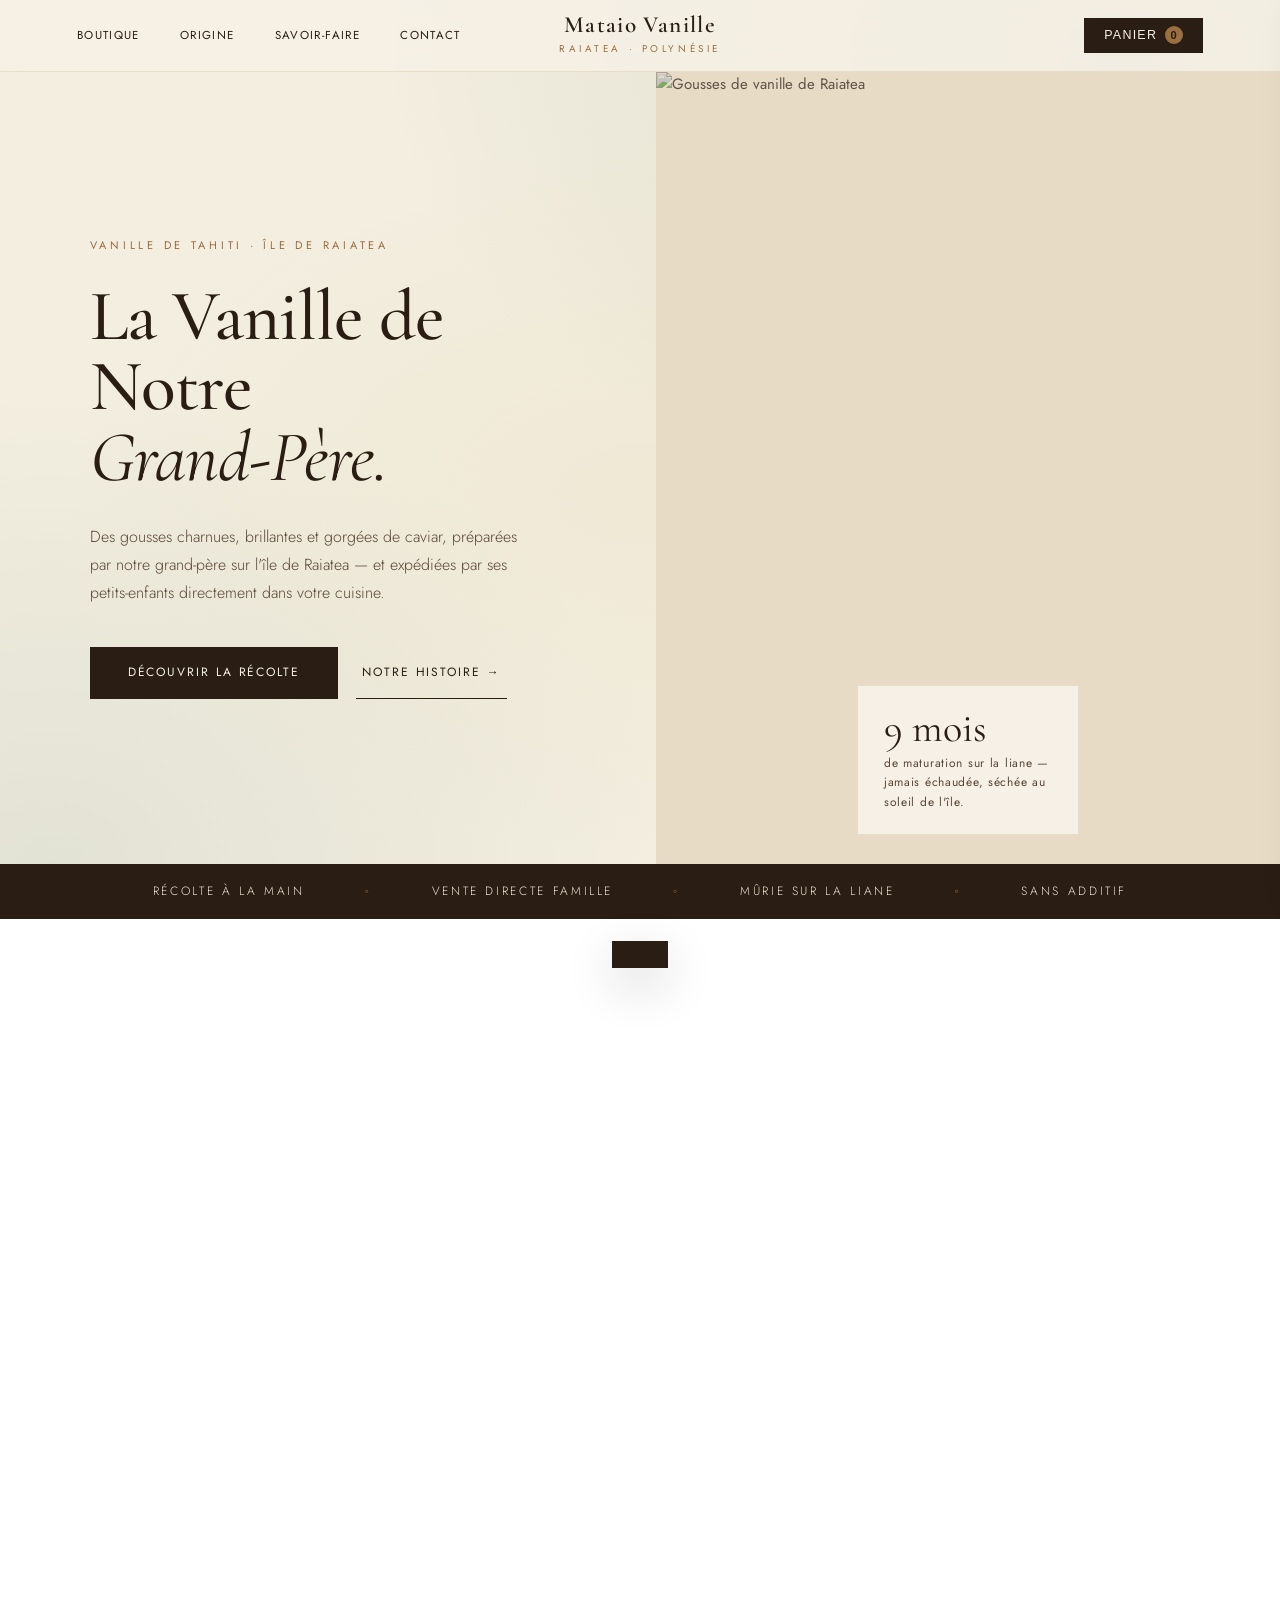
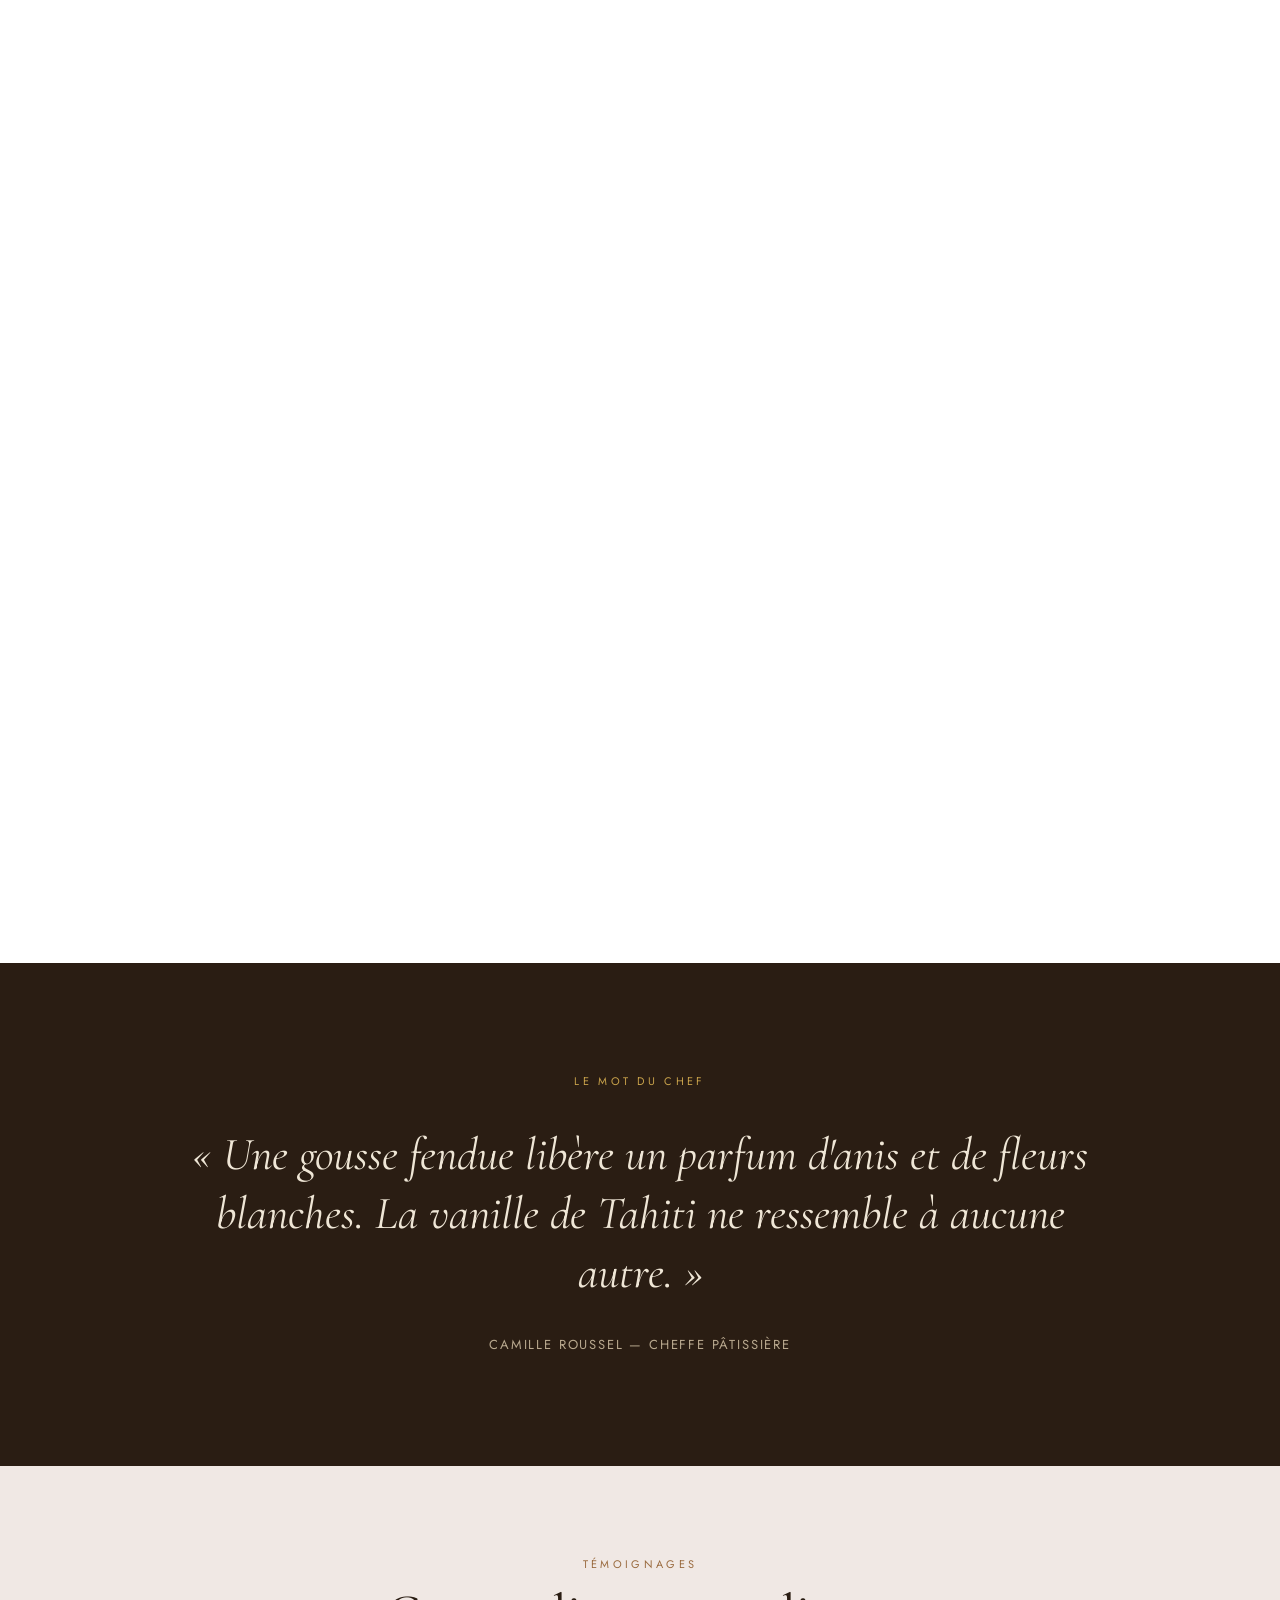
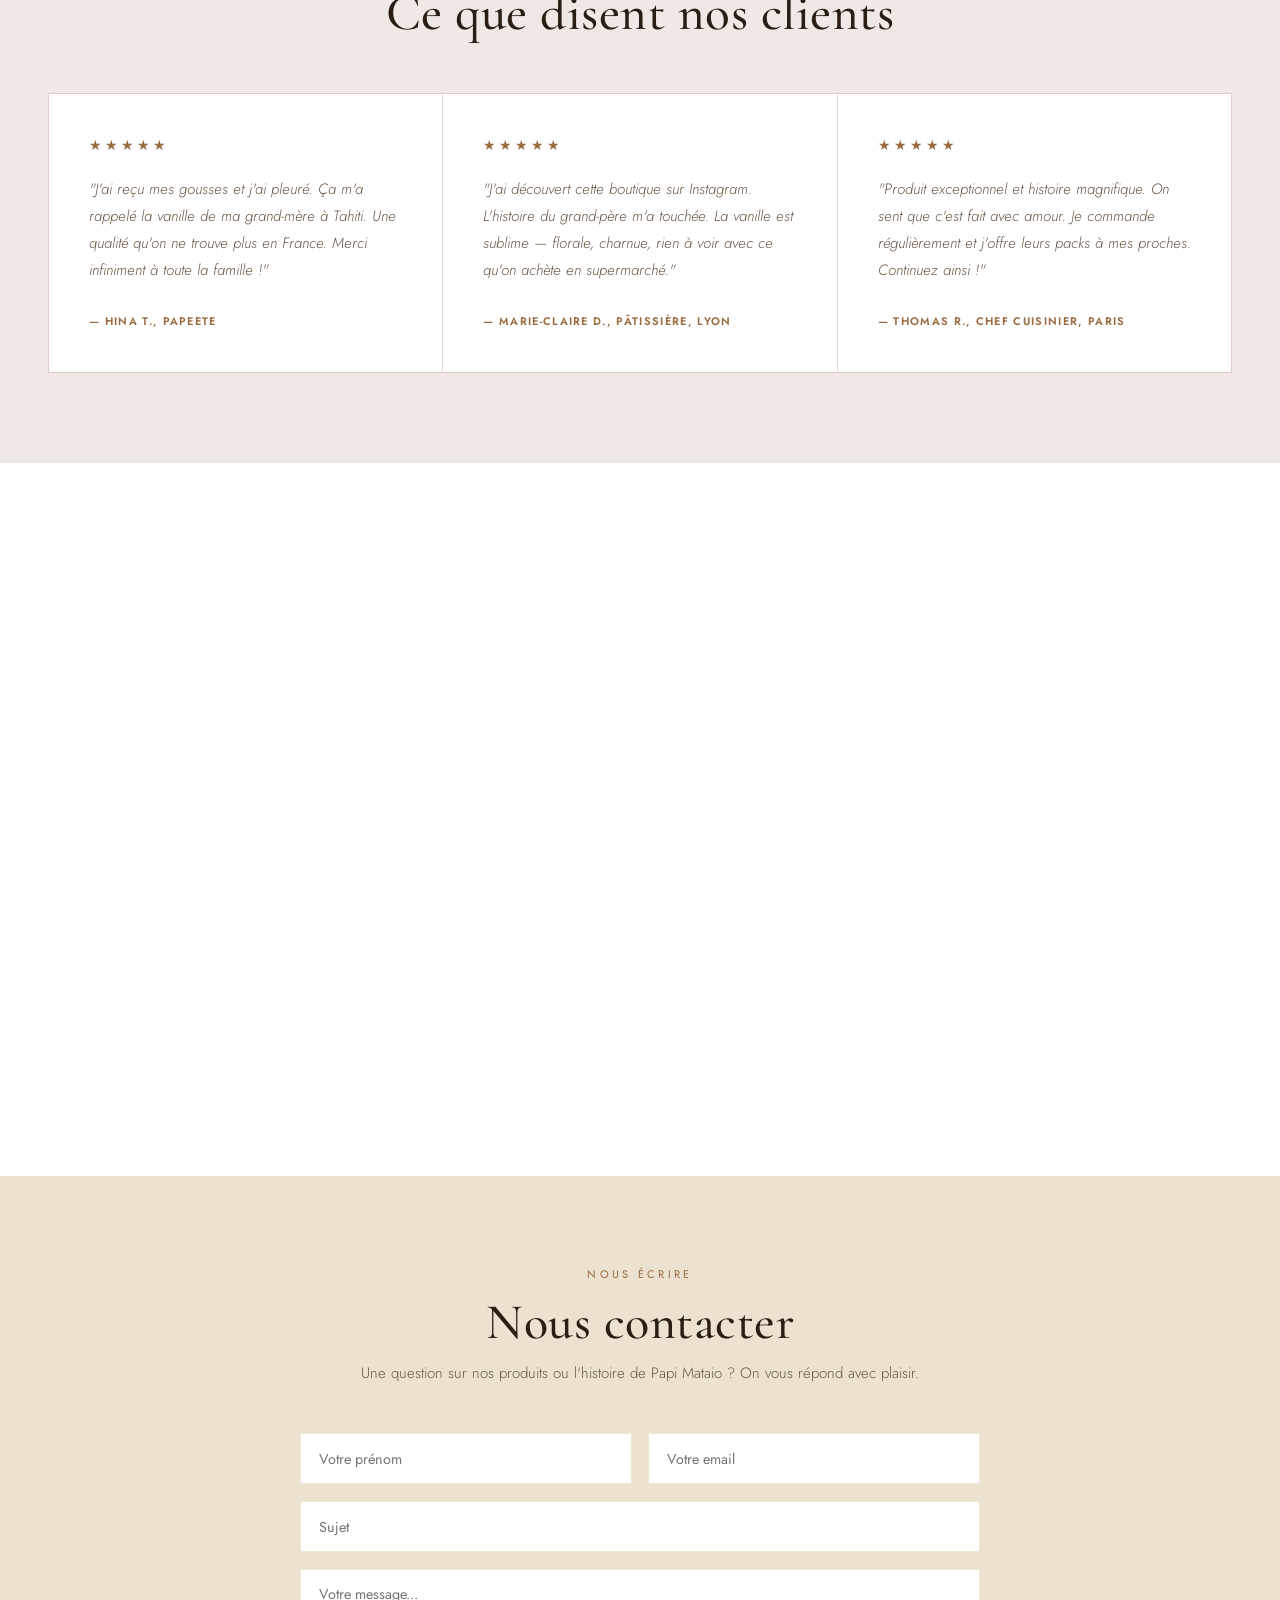
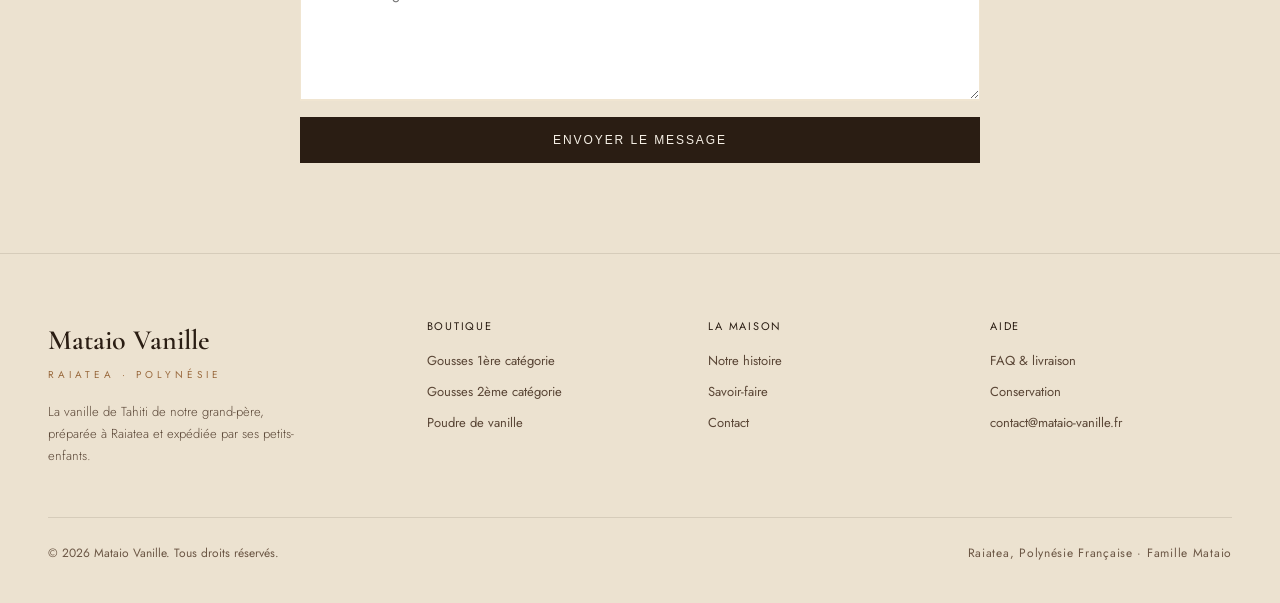
==== commit 41316c8f: "Amélioration complète du site : devise, sécurité, mobile, animations - Sélecteur de devise (XPF/EUR/" ====
--- a/index.html
+++ b/index.html
@@ -4,6 +4,13 @@
   <meta charset="UTF-8" />
   <meta name="viewport" content="width=device-width, initial-scale=1.0" />
   <title>Mataio Vanille — La vanille de Raiatea, Polynésie Française</title>
+  <meta name="description" content="Vanille de Tahiti artisanale, cultivée et préparée par notre grand-père à Raiatea, Polynésie Française. Vente directe, sans intermédiaire." />
+  <meta property="og:title" content="Mataio Vanille — La vanille de Raiatea" />
+  <meta property="og:description" content="Gousses charnues et parfumées, préparées à la main par Papi Mataio sur l'île de Raiatea. Expédiées directement par sa famille." />
+  <meta property="og:image" content="https://images.unsplash.com/photo-1592788174877-3f99727fd23d?auto=format&fit=crop&w=1200&q=80" />
+  <meta property="og:type" content="website" />
+  <meta name="twitter:card" content="summary_large_image" />
+  <link rel="icon" type="image/svg+xml" href="favicon.svg" />
   <link rel="stylesheet" href="css/style.css" />
   <link rel="preconnect" href="https://fonts.googleapis.com" />
   <link href="https://fonts.googleapis.com/css2?family=Cormorant+Garamond:ital,wght@0,400;0,500;0,600;0,700;1,400&family=Jost:wght@300;400;500;600&display=swap" rel="stylesheet" />
@@ -53,7 +60,7 @@
   </div>
 
   <!-- PRODUITS -->
-  <section id="produits" class="vn-pad vn-section-produits">
+  <section id="produits" class="vn-pad vn-section-produits vn-reveal">
     <div style="display:flex;align-items:flex-end;justify-content:space-between;margin-bottom:54px;flex-wrap:wrap;gap:20px;">
       <div>
         <div style="font-size:11px;letter-spacing:0.3em;text-transform:uppercase;color:#9A6B3F;margin-bottom:14px;">La sélection</div>
@@ -62,7 +69,7 @@
       <div class="currency-bar" style="margin-bottom:0;">
         <span class="currency-label">Devise :</span>
         <div class="currency-switcher">
-          <button class="currency-btn active" data-currency="XPF" onclick="setCurrency('XPF')">XPF</button>
+          <button class="currency-btn" data-currency="XPF" onclick="setCurrency('XPF')">XPF</button>
           <button class="currency-btn" data-currency="EUR" onclick="setCurrency('EUR')">EUR</button>
           <button class="currency-btn" data-currency="USD" onclick="setCurrency('USD')">USD</button>
         </div>
@@ -74,7 +81,7 @@
   </section>
 
   <!-- ORIGINE -->
-  <section id="origine" class="vn-split" style="background:#ECE2D0;">
+  <section id="origine" class="vn-split vn-reveal" style="background:#ECE2D0;">
     <div class="vn-stripe vn-imgpanel" style="position:relative;min-height:580px;background:#DDCFB4;overflow:hidden;">
       <img
         id="origineImg"
@@ -107,7 +114,7 @@
   </section>
 
   <!-- SAVOIR-FAIRE / PILIERS -->
-  <section class="vn-pad" style="padding-top:90px;padding-bottom:90px;">
+  <section class="vn-pad vn-reveal" style="padding-top:90px;padding-bottom:90px;">
     <h2 style="font-family:'Cormorant Garamond',serif;font-weight:500;font-size:clamp(34px,4vw,56px);text-align:center;margin-bottom:64px;line-height:1;">Pourquoi notre vanille</h2>
     <div class="vn-grid3" style="border-top:1px solid rgba(58,42,30,0.12);border-bottom:1px solid rgba(58,42,30,0.12);gap:1px;background:rgba(58,42,30,0.12);">
       <div style="background:#F6F0E6;padding:46px 38px;">
@@ -163,7 +170,7 @@
   </section>
 
   <!-- FAQ -->
-  <section class="vn-pad" style="padding-top:90px;padding-bottom:90px;">
+  <section class="vn-pad vn-reveal" style="padding-top:90px;padding-bottom:90px;">
     <div style="max-width:720px;margin:0 auto;">
       <div style="text-align:center;margin-bottom:48px;">
         <div style="font-size:11px;letter-spacing:0.34em;text-transform:uppercase;color:#9A6B3F;margin-bottom:18px;">Questions fréquentes</div>
@@ -182,6 +189,7 @@
         <p style="margin-top:14px;font-size:15px;color:#6B5644;font-weight:300;">Une question sur nos produits ou l'histoire de Papi Mataio ? On vous répond avec plaisir.</p>
       </div>
       <form class="contact-form" onsubmit="submitForm(event)">
+        <input type="text" name="website" id="honeypot" tabindex="-1" autocomplete="off" style="position:absolute;left:-9999px;width:1px;height:1px;opacity:0;" />
         <div class="form-row">
           <input id="contactNom" type="text" placeholder="Votre prénom" required />
           <input id="contactEmail" type="email" placeholder="Votre email" required />
--- a/css/style.css
+++ b/css/style.css
@@ -4,6 +4,29 @@
 /* ===== DESIGN CLASSES ===== */
 ::selection { background: #C8A24B; color: #2A1D13; }
 @keyframes vnFade { from { opacity: 0; transform: translateY(14px); } to { opacity: 1; transform: translateY(0); } }
+@keyframes shimmer { from { background-position: -400px 0; } to { background-position: 400px 0; } }
+
+/* Animations au scroll */
+.vn-reveal {
+  opacity: 0;
+  transform: translateY(24px);
+  transition: opacity 0.7s ease, transform 0.7s ease;
+}
+.vn-reveal.visible {
+  opacity: 1;
+  transform: translateY(0);
+}
+
+/* Skeleton chargement produits */
+.vn-skeleton {
+  background: linear-gradient(90deg, #E7DBC6 25%, #F0E8DC 50%, #E7DBC6 75%);
+  background-size: 400px 100%;
+  animation: shimmer 1.4s infinite;
+}
+.vn-skeleton-card { display: flex; flex-direction: column; gap: 12px; }
+.vn-skeleton-img { aspect-ratio: 3/4; border-radius: 0; }
+.vn-skeleton-line { height: 14px; border-radius: 2px; }
+.vn-skeleton-line.short { width: 60%; }
 
 .vn-nature {
   position: fixed; inset: 0; z-index: -1; pointer-events: none;
@@ -173,11 +196,25 @@
   --shadow:     0 4px 20px rgba(43,26,34,0.12);
   --shadow-lg:  0 16px 48px rgba(43,26,34,0.18);
   --radius:     4px;
+  --radius-sm:  2px;
   --radius-lg:  14px;
   --transition: 0.3s cubic-bezier(0.4, 0, 0.2, 1);
-}
-
-html { scroll-behavior: smooth; }
+
+  /* Aliases pour compatibilité product.css / checkout.css */
+  --brown:      #2A1D13;
+  --brown-mid:  #5A4636;
+  --gold:       #9A6B3F;
+  --gold-light: #EDE0C4;
+  --gray:       #8A7457;
+  --gray-light: #ECE2D0;
+  --white:      #FFFFFF;
+  --green:      #6E835C;
+}
+
+html {
+  scroll-behavior: smooth;
+  scroll-padding-top: 80px;
+}
 
 body {
   font-family: 'Jost', sans-serif;
@@ -385,7 +422,7 @@
 .stat:last-child { border-right: none; }
 
 .stat-num {
-  font-family: 'Playfair Display', serif;
+  font-family: 'Cormorant Garamond', serif;
   font-size: 2rem;
   font-weight: 400;
   color: var(--or);
@@ -549,7 +586,7 @@
 }
 
 .product-name {
-  font-family: 'Playfair Display', serif;
+  font-family: 'Cormorant Garamond', serif;
   font-size: 1.1rem;
   font-weight: 400;
   margin-bottom: 0.3rem;
@@ -584,14 +621,14 @@
 }
 
 .product-price {
-  font-family: 'Playfair Display', serif;
+  font-family: 'Cormorant Garamond', serif;
   font-size: 1.25rem;
   font-weight: 400;
   color: var(--brun);
 }
 
 .product-price span {
-  font-family: 'Inter', sans-serif;
+  font-family: 'Jost', sans-serif;
   font-size: 0.72rem;
   font-weight: 400;
   color: var(--gris);
@@ -713,7 +750,7 @@
 .histoire-card:hover { background: rgba(196,116,138,0.06); }
 
 .histoire-num {
-  font-family: 'Playfair Display', serif;
+  font-family: 'Cormorant Garamond', serif;
   font-size: 2.5rem;
   font-weight: 400;
   color: var(--rose);
@@ -902,7 +939,7 @@
   border: 1px solid rgba(196,151,74,0.25);
   border-bottom: 2px solid rgba(196,151,74,0.25);
   background: var(--blanc);
-  font-family: 'Inter', sans-serif;
+  font-family: 'Jost', sans-serif;
   font-size: 0.9rem;
   color: var(--brun);
   outline: none;
@@ -956,7 +993,7 @@
 }
 
 .footer-links h4, .footer-contact h4 {
-  font-family: 'Playfair Display', serif;
+  font-family: 'Cormorant Garamond', serif;
   font-weight: 400;
   font-size: 0.9rem;
   color: var(--or);
@@ -1021,7 +1058,7 @@
 }
 
 .cart-header h3 {
-  font-family: 'Playfair Display', serif;
+  font-family: 'Cormorant Garamond', serif;
   font-weight: 400;
   font-size: 1.1rem;
   letter-spacing: 0.08em;
@@ -1200,6 +1237,76 @@
 
 .floral-sep svg { flex-shrink: 0; }
 
+/* ===== MENU MOBILE ===== */
+.hamburger-btn {
+  display: none;
+  flex-direction: column;
+  justify-content: center;
+  gap: 5px;
+  width: 32px;
+  height: 32px;
+  background: none;
+  border: none;
+  cursor: pointer;
+  padding: 4px;
+}
+
+.hamburger-btn span {
+  display: block;
+  height: 1.5px;
+  background: #2A1D13;
+  transition: transform 0.25s, opacity 0.25s;
+  transform-origin: center;
+}
+
+.hamburger-btn.open span:nth-child(1) { transform: translateY(6.5px) rotate(45deg); }
+.hamburger-btn.open span:nth-child(2) { opacity: 0; }
+.hamburger-btn.open span:nth-child(3) { transform: translateY(-6.5px) rotate(-45deg); }
+
+.mobile-menu {
+  display: none;
+  position: fixed;
+  top: 0;
+  left: -100%;
+  width: 75vw;
+  max-width: 300px;
+  height: 100vh;
+  background: #F6F0E6;
+  z-index: 500;
+  flex-direction: column;
+  padding: 80px 36px 40px;
+  gap: 0;
+  border-right: 1px solid rgba(58,42,30,0.1);
+  transition: left 0.35s cubic-bezier(0.4, 0, 0.2, 1);
+}
+
+.mobile-menu.active { left: 0; }
+
+.mobile-menu a {
+  font-size: 13px;
+  letter-spacing: 0.18em;
+  text-transform: uppercase;
+  color: #2A1D13;
+  text-decoration: none;
+  padding: 18px 0;
+  border-bottom: 1px solid rgba(58,42,30,0.1);
+  transition: color 0.2s;
+}
+
+.mobile-menu a:hover { color: #9A6B3F; }
+
+.mobile-menu-overlay {
+  display: none;
+  position: fixed;
+  inset: 0;
+  background: rgba(42,29,19,0.45);
+  z-index: 499;
+  opacity: 0;
+  transition: opacity 0.3s;
+}
+
+.mobile-menu-overlay.active { opacity: 1; }
+
 /* ===== RESPONSIVE ===== */
 @media (max-width: 1100px) {
   .vn-navbar { padding: 12px 18px !important; flex-wrap: wrap !important; row-gap: 8px !important; }
@@ -1226,6 +1333,9 @@
 @media (max-width: 640px) {
   .navbar { padding: 1rem 5%; }
   .nav-links { display: none; }
+  .hamburger-btn { display: flex; }
+  .mobile-menu { display: flex; }
+  .mobile-menu-overlay { display: block; }
   .vn-pad { padding-left: 22px !important; padding-right: 22px !important; }
   .vn-marquee { gap: 10px 20px !important; padding: 14px 22px !important; }
   .vn-grid4 { grid-template-columns: 1fr !important; gap: 18px !important; }
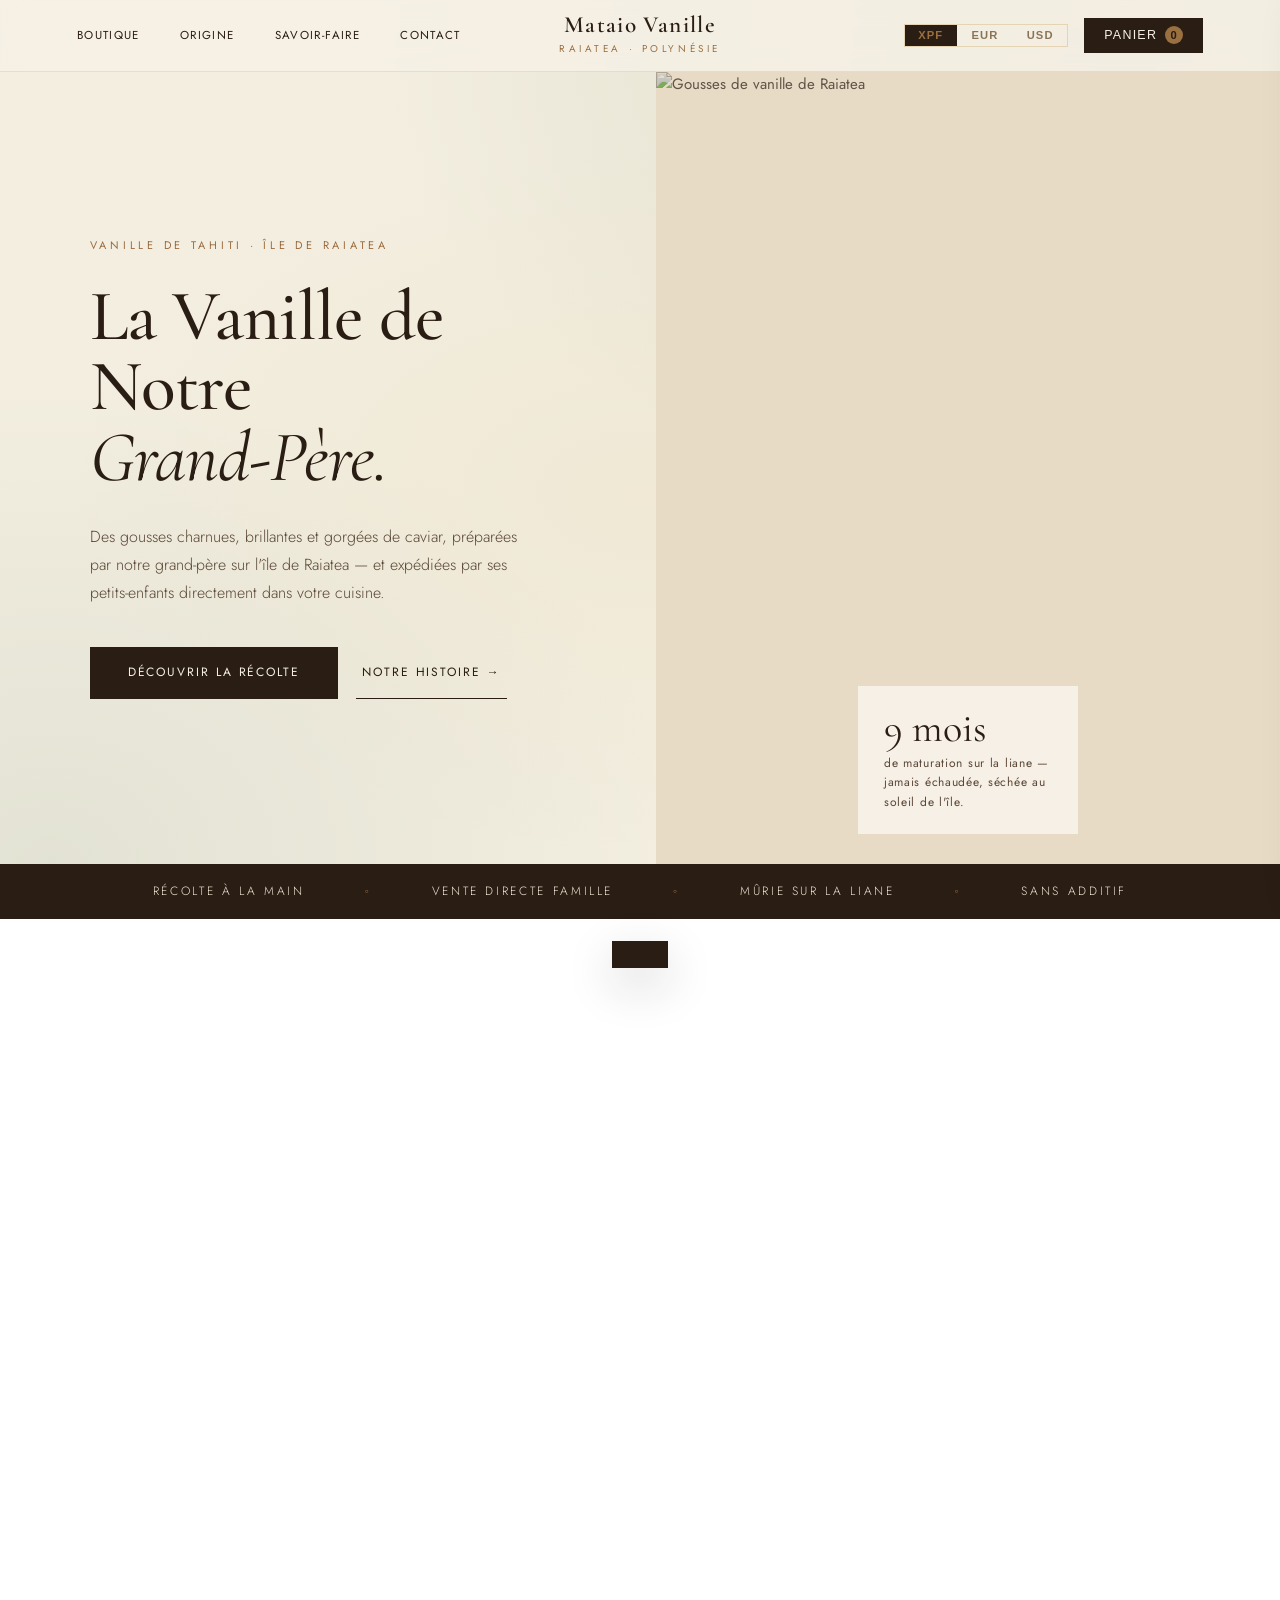
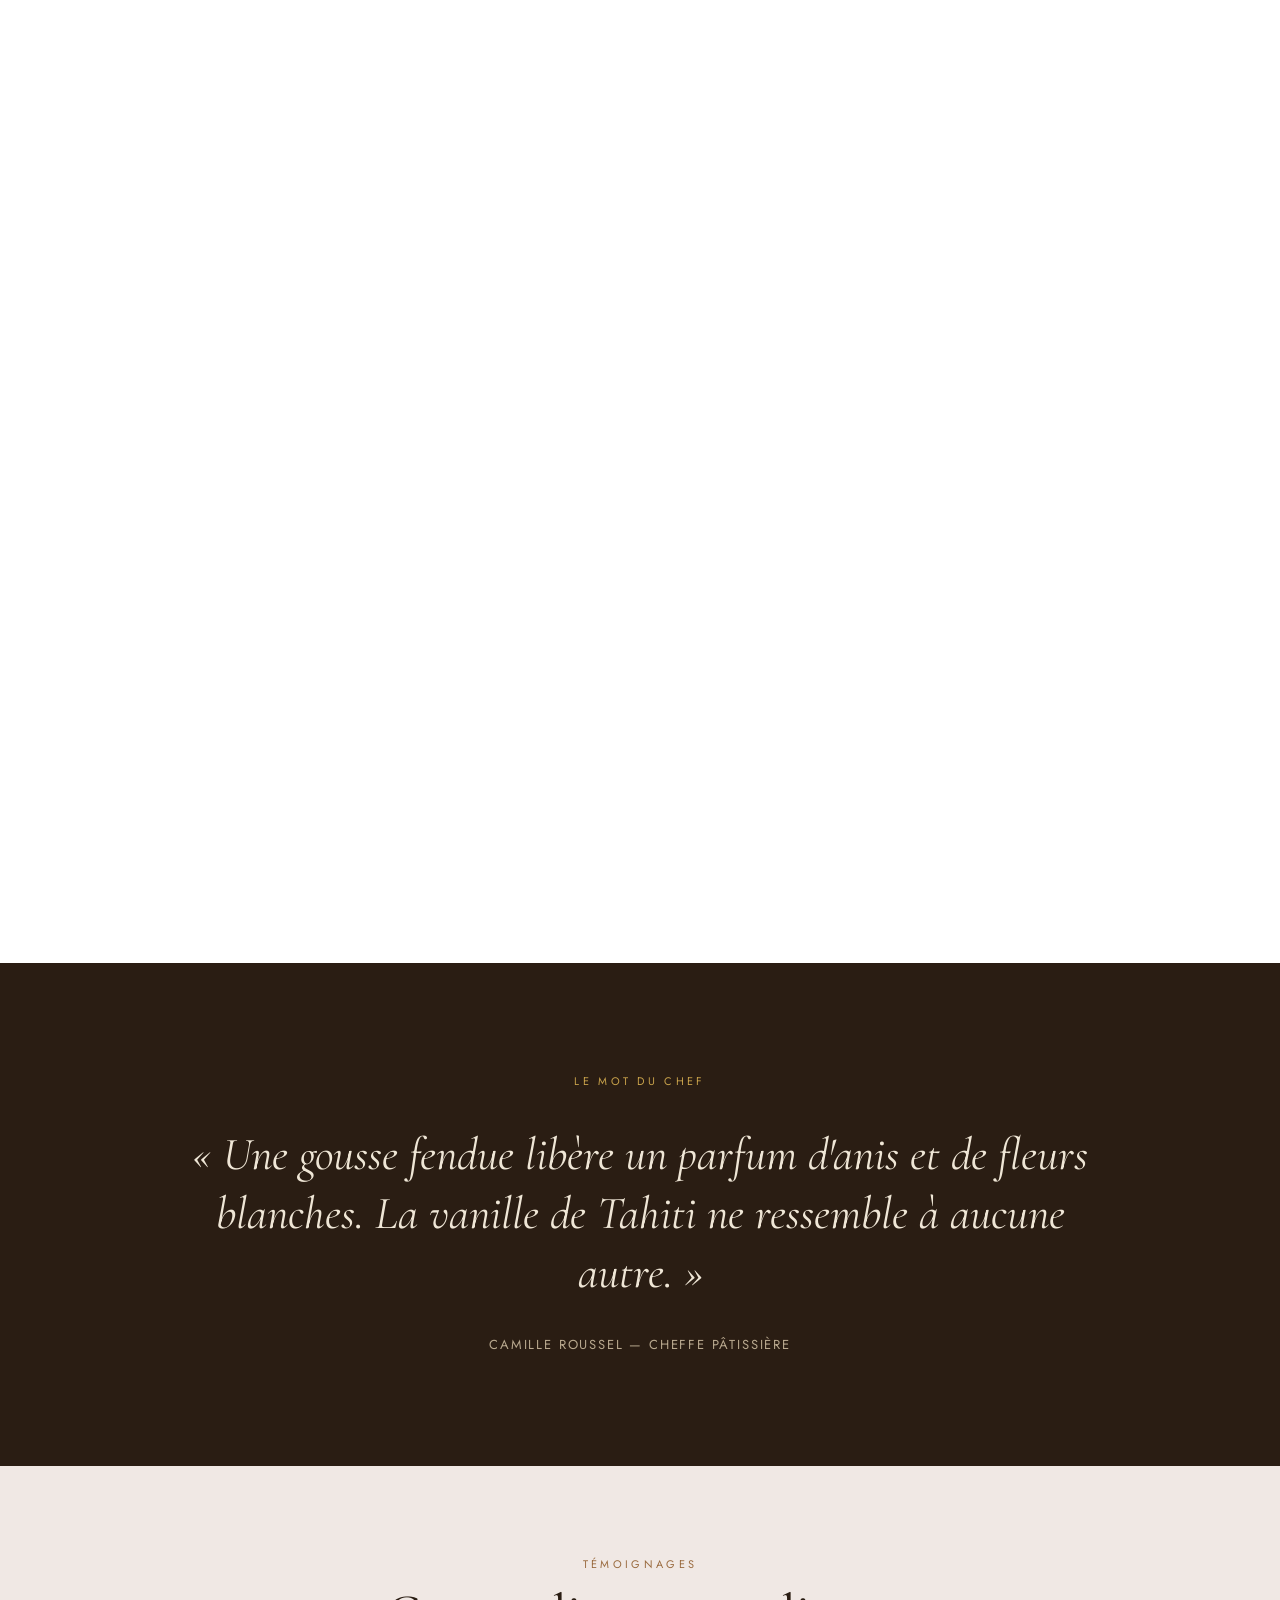
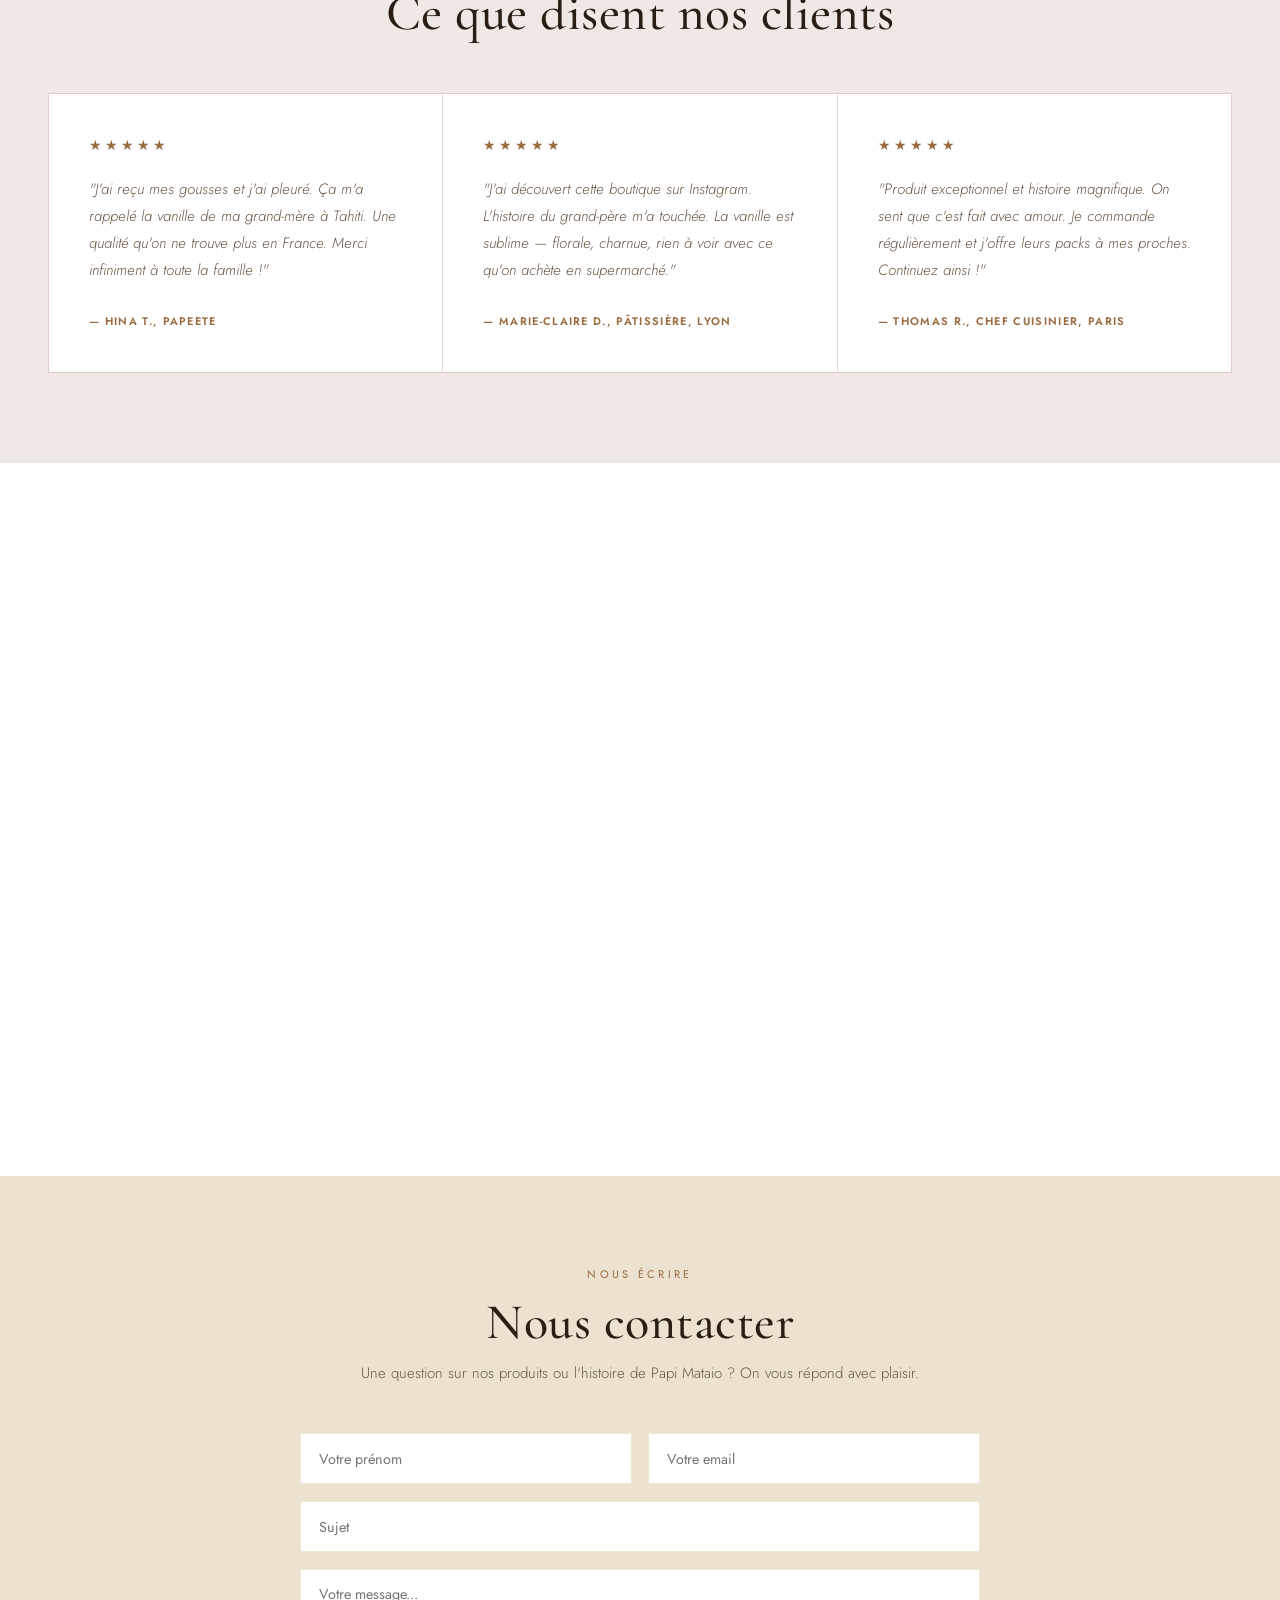
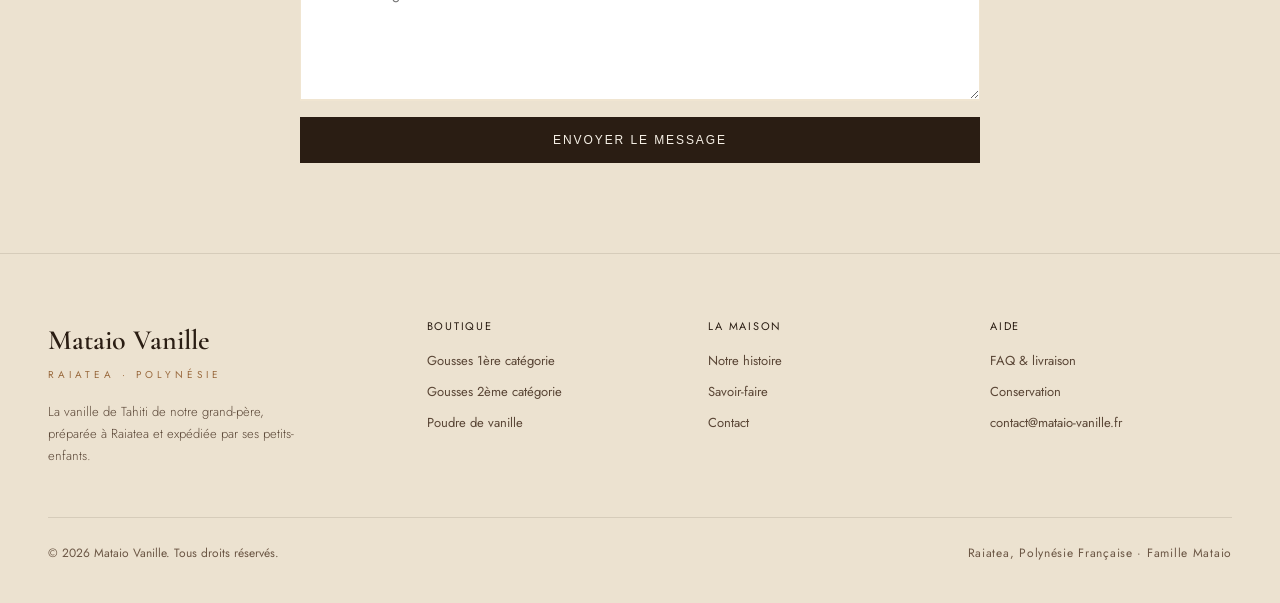
==== commit 5a02c1e6: "Améliorations : sitemap, OG tags, devise navbar, validation formulaire, lazy loading, cartes similai" ====
--- a/index.html
+++ b/index.html
@@ -8,6 +8,7 @@
   <meta property="og:title" content="Mataio Vanille — La vanille de Raiatea" />
   <meta property="og:description" content="Gousses charnues et parfumées, préparées à la main par Papi Mataio sur l'île de Raiatea. Expédiées directement par sa famille." />
   <meta property="og:image" content="https://images.unsplash.com/photo-1592788174877-3f99727fd23d?auto=format&fit=crop&w=1200&q=80" />
+  <meta property="og:url" content="https://mataio-vanille.netlify.app/" />
   <meta property="og:type" content="website" />
   <meta name="twitter:card" content="summary_large_image" />
   <link rel="icon" type="image/svg+xml" href="favicon.svg" />
--- a/css/style.css
+++ b/css/style.css
@@ -291,6 +291,20 @@
 
 .nav-actions { display: flex; align-items: center; gap: 1rem; flex: 1; justify-content: flex-end; }
 
+.nav-currency {
+  display: flex;
+  gap: 1px;
+  border: 1px solid rgba(196,151,74,0.3);
+}
+
+.mobile-currency {
+  display: flex;
+  gap: 1px;
+  border: 1px solid rgba(196,151,74,0.3);
+  margin-top: 1rem;
+  align-self: flex-start;
+}
+
 .cart-btn {
   display: flex;
   align-items: center;
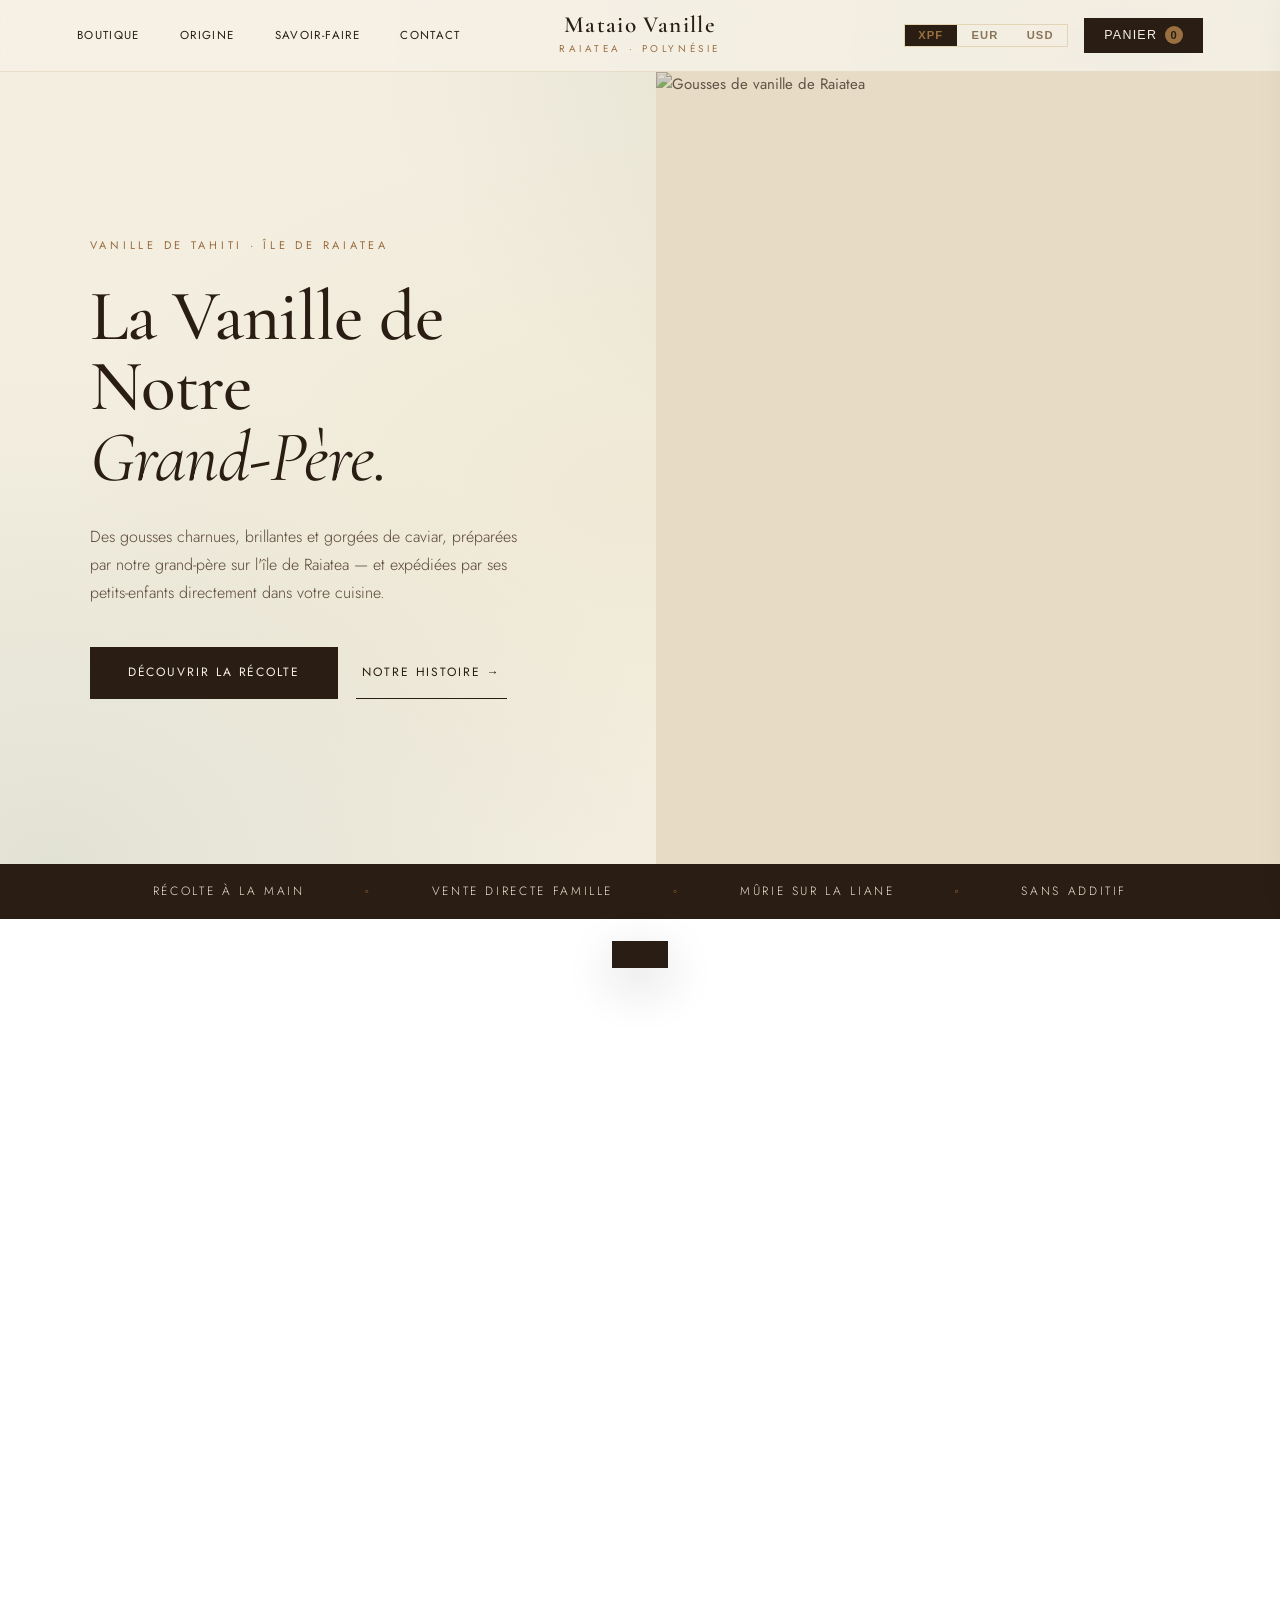
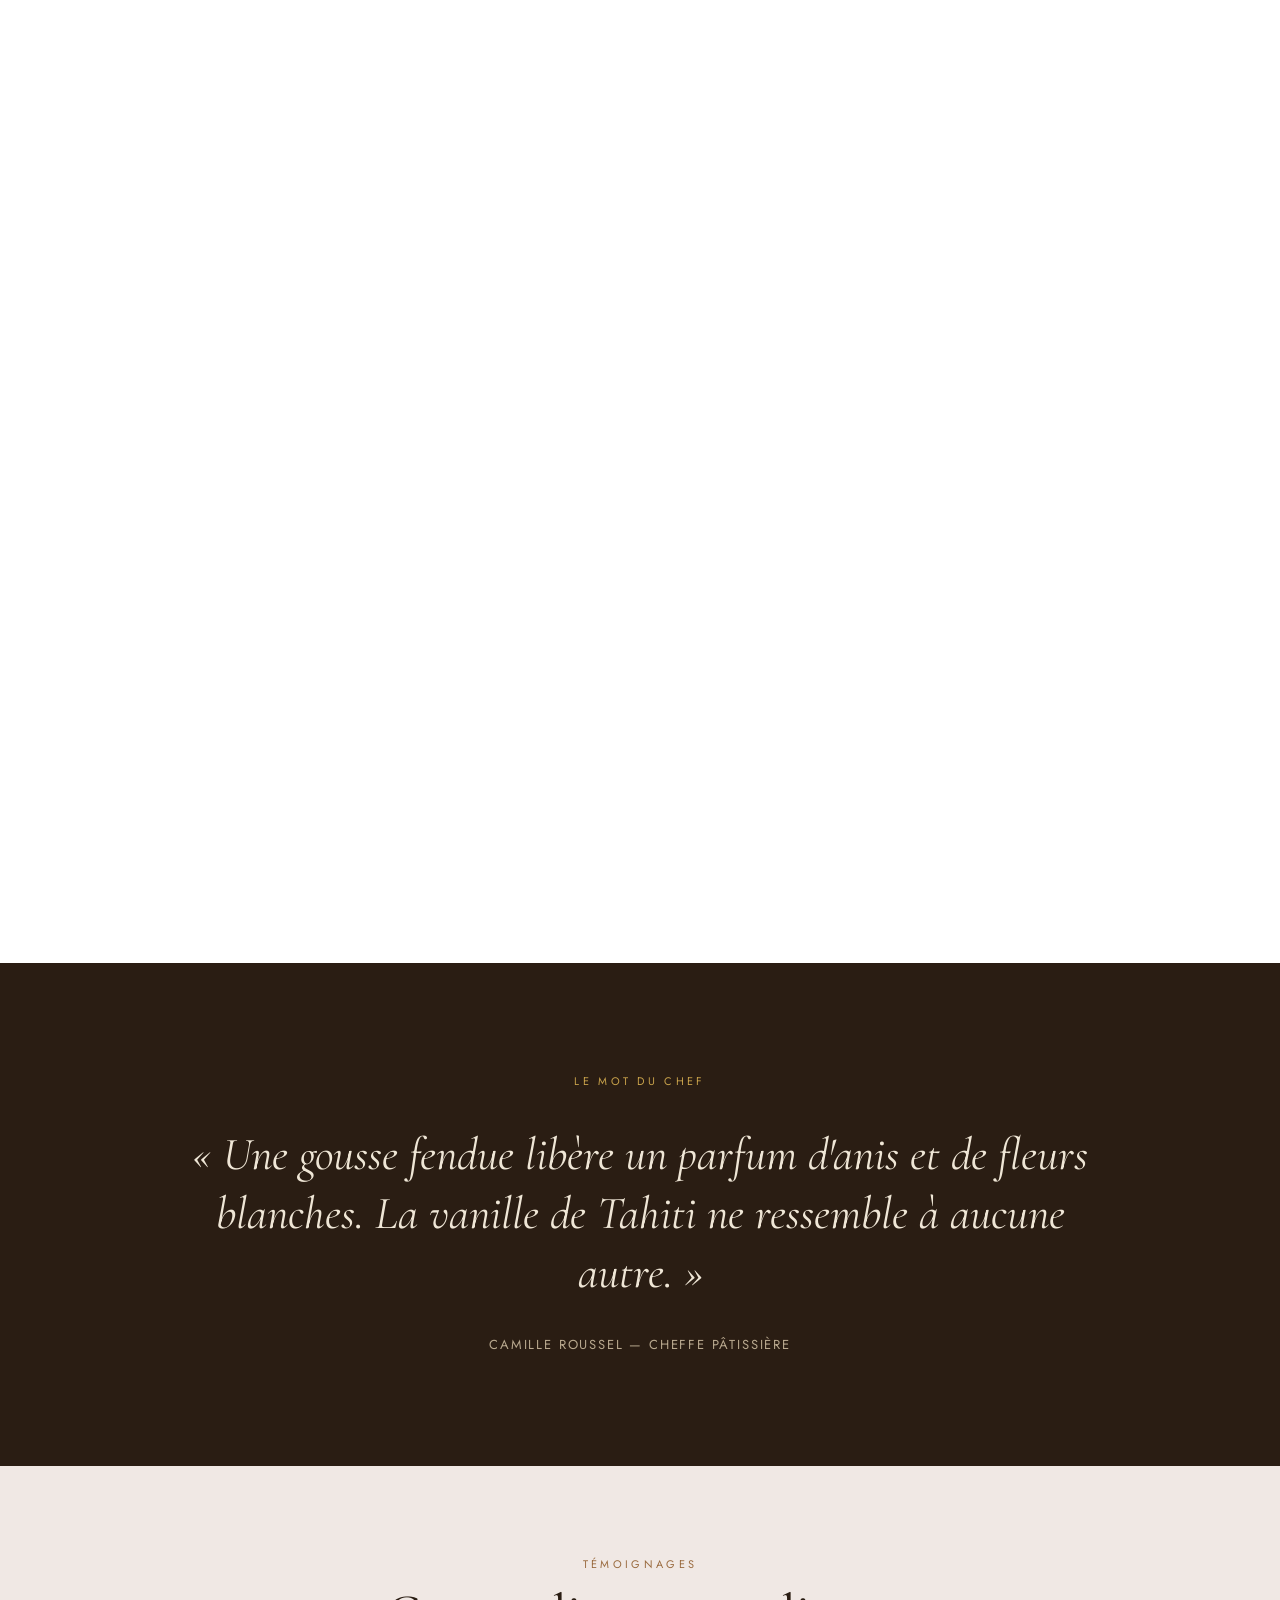
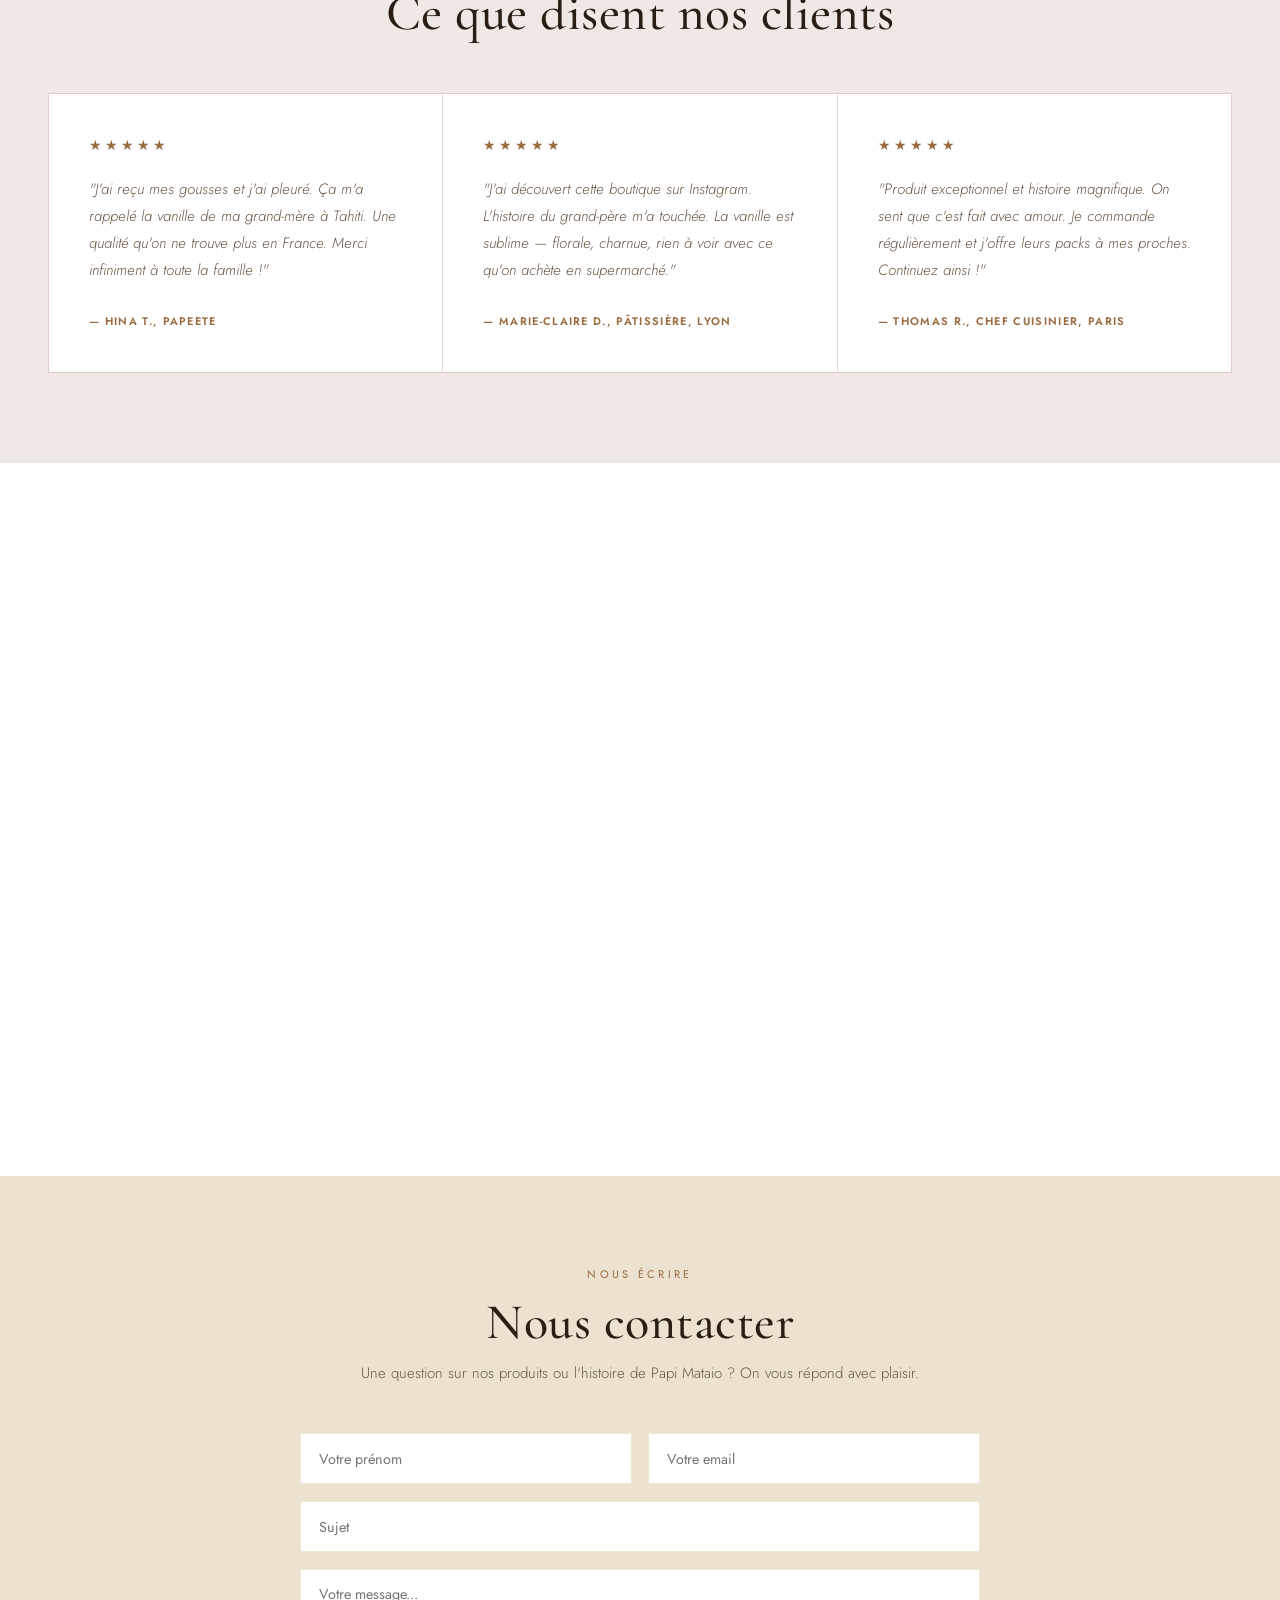
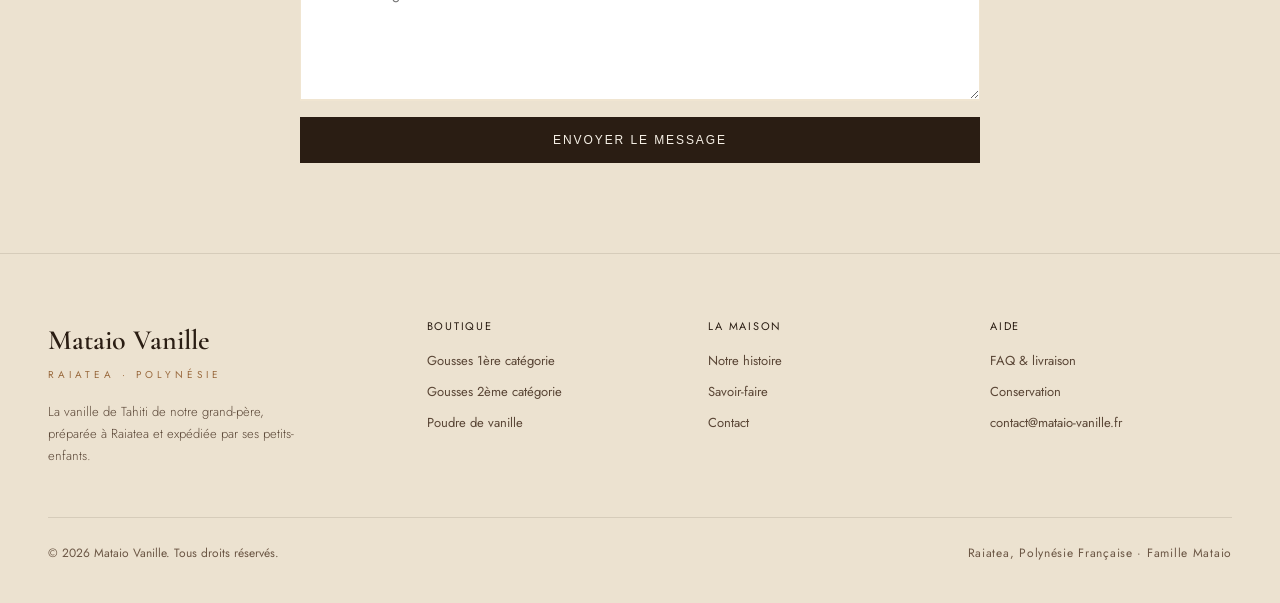
==== commit dc737249: "Supprimer le bloc "9 mois de maturation" sur la page d'accueil Co-Authored-By: Claude Sonnet 4.6 <no" ====
--- a/index.html
+++ b/index.html
@@ -44,10 +44,6 @@
         alt="Gousses de vanille de Raiatea"
         style="position:absolute;inset:0;width:100%;height:100%;object-fit:cover;mix-blend-mode:multiply;opacity:0.7;"
       />
-      <div style="position:relative;bottom:0;right:0;background:#F6F0E6;padding:22px 26px;max-width:220px;z-index:1;">
-        <div style="font-family:'Cormorant Garamond',serif;font-size:40px;line-height:1;">9 mois</div>
-        <div style="font-size:12px;letter-spacing:0.06em;color:#5A4636;margin-top:6px;">de maturation sur la liane — jamais échaudée, séchée au soleil de l'île.</div>
-      </div>
     </div>
   </section>
 
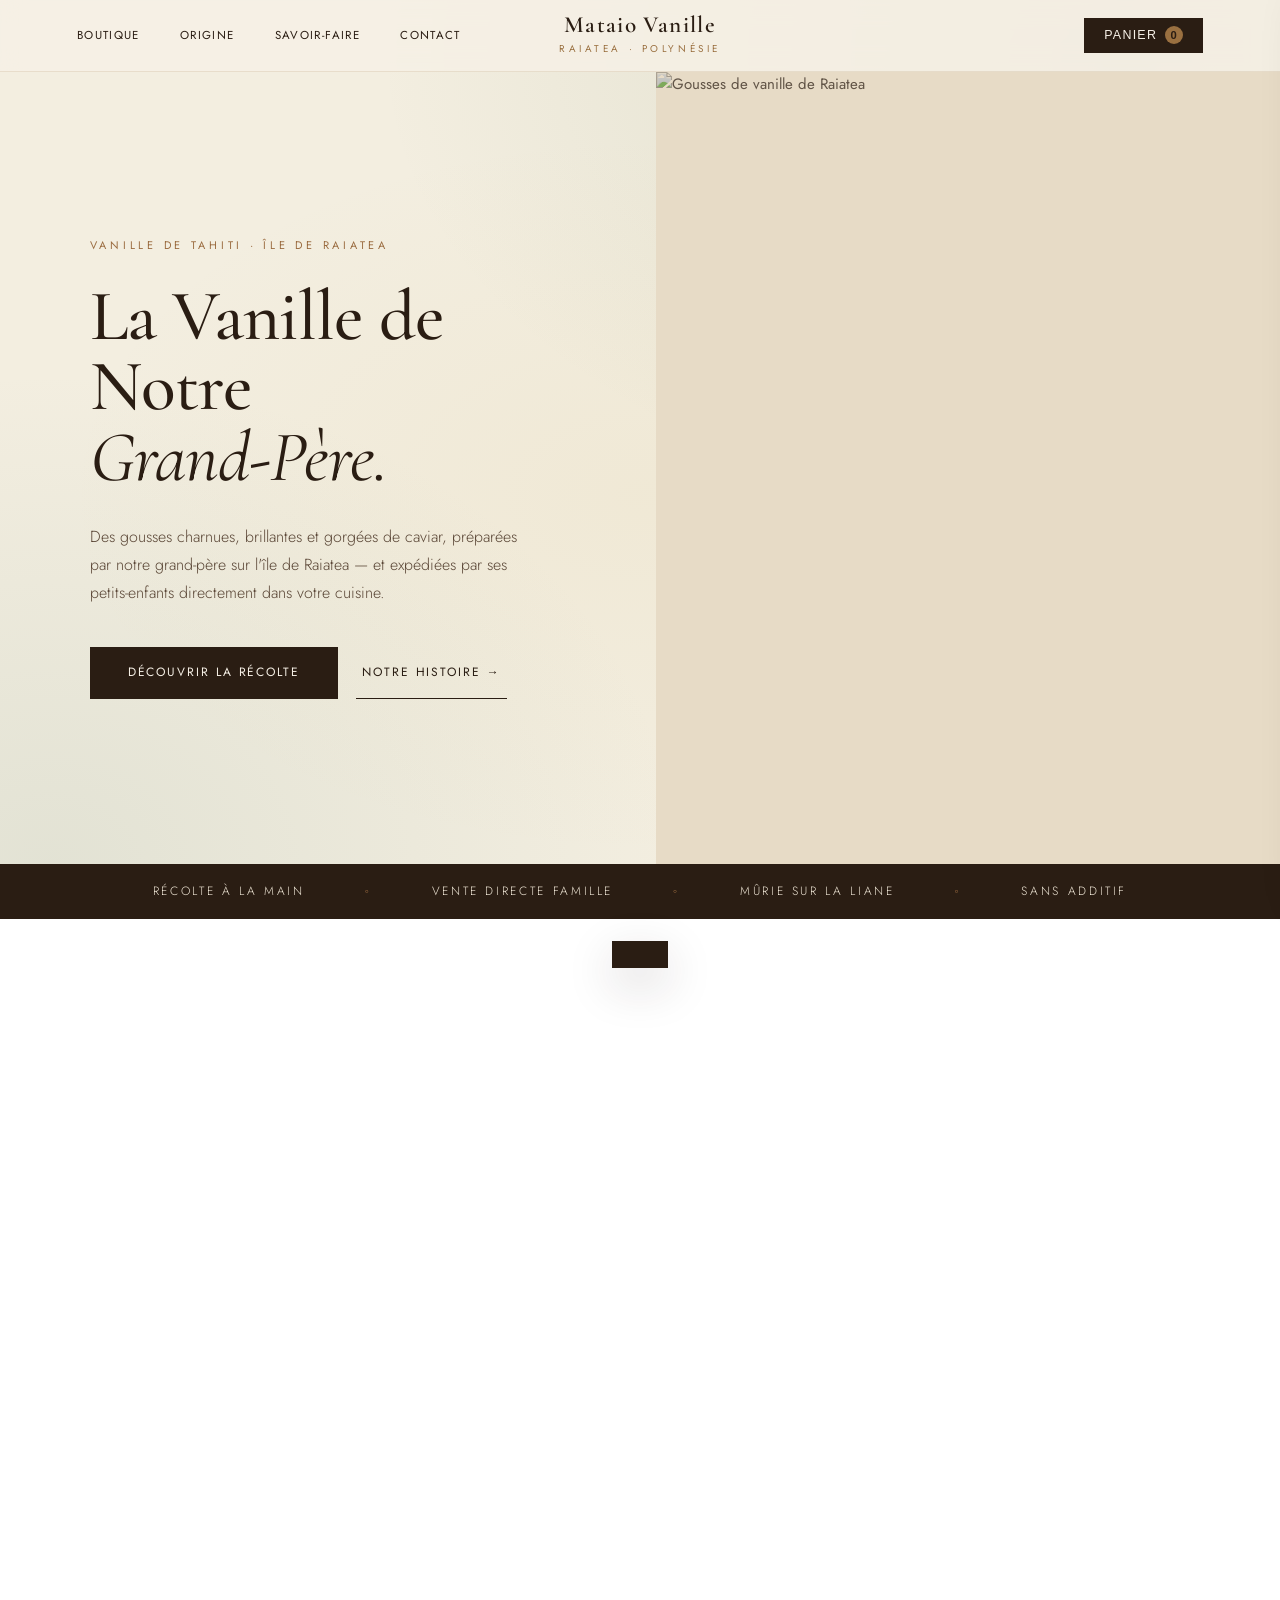
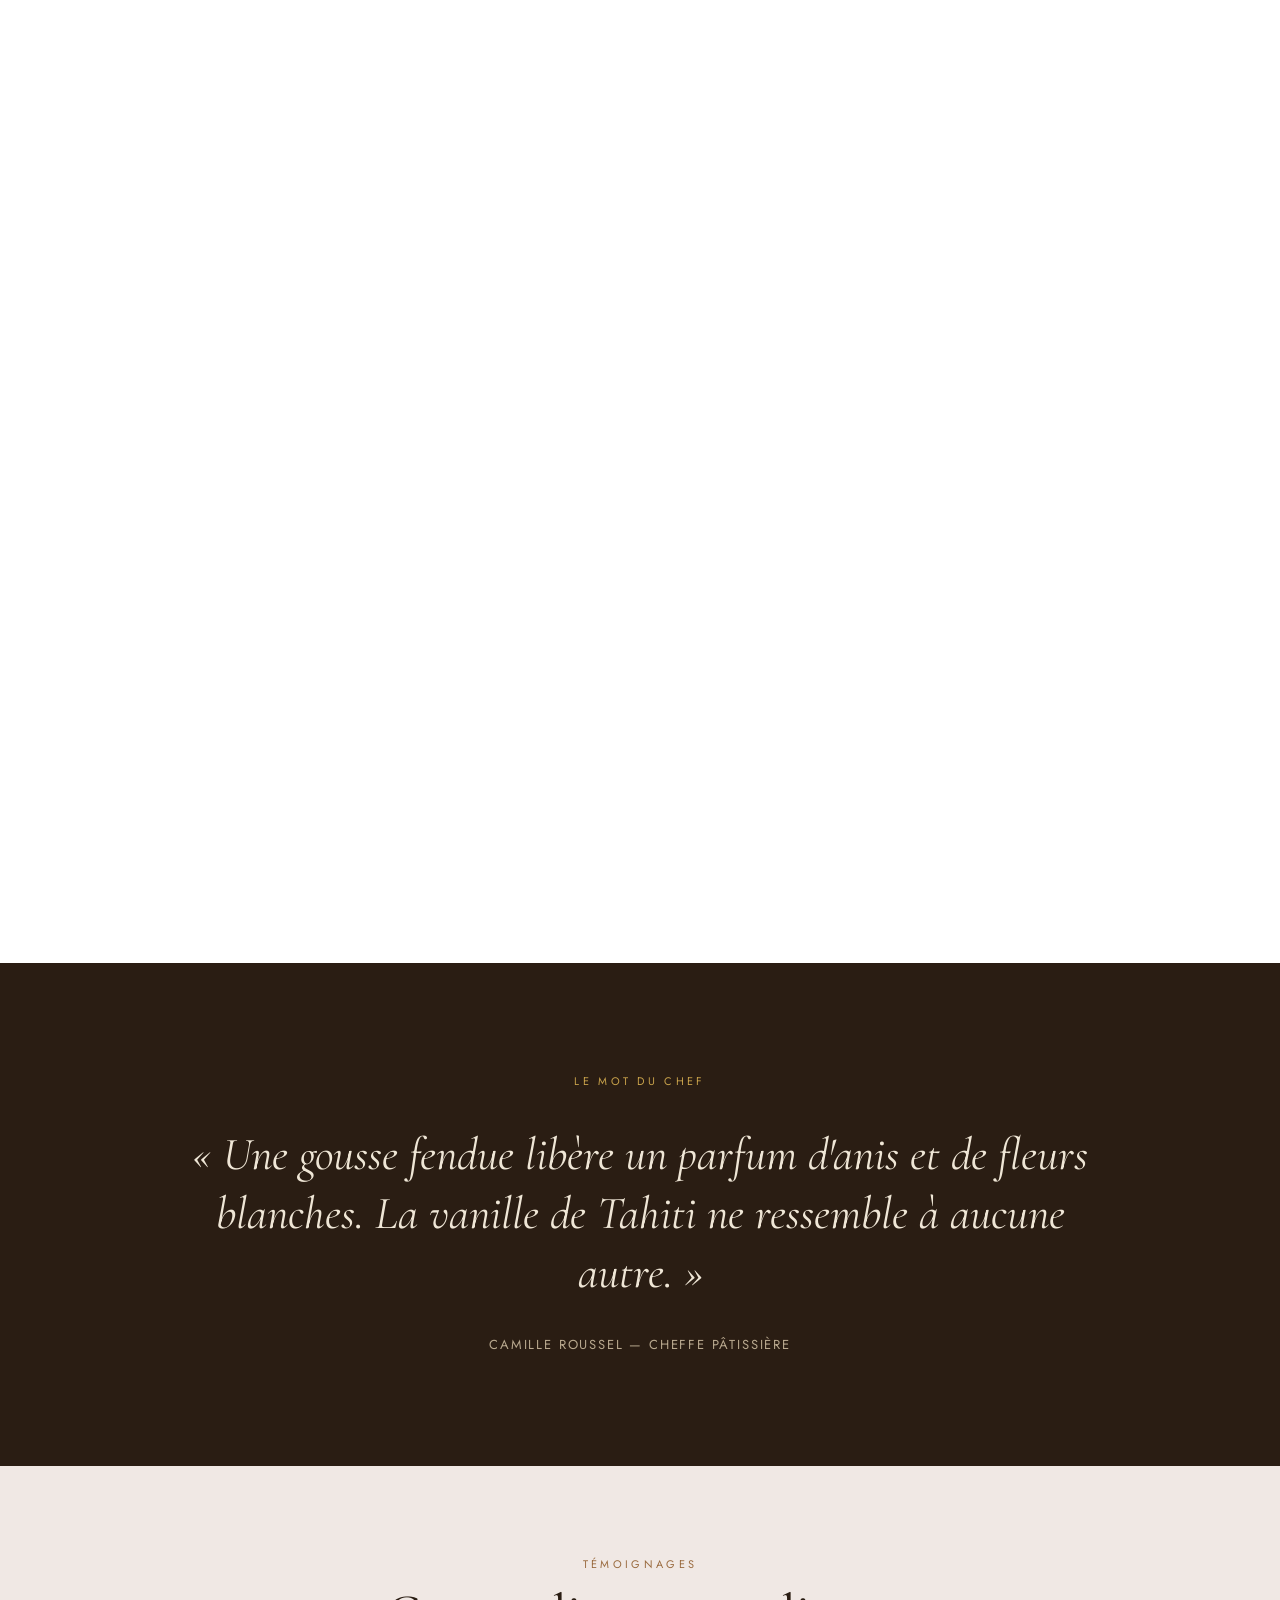
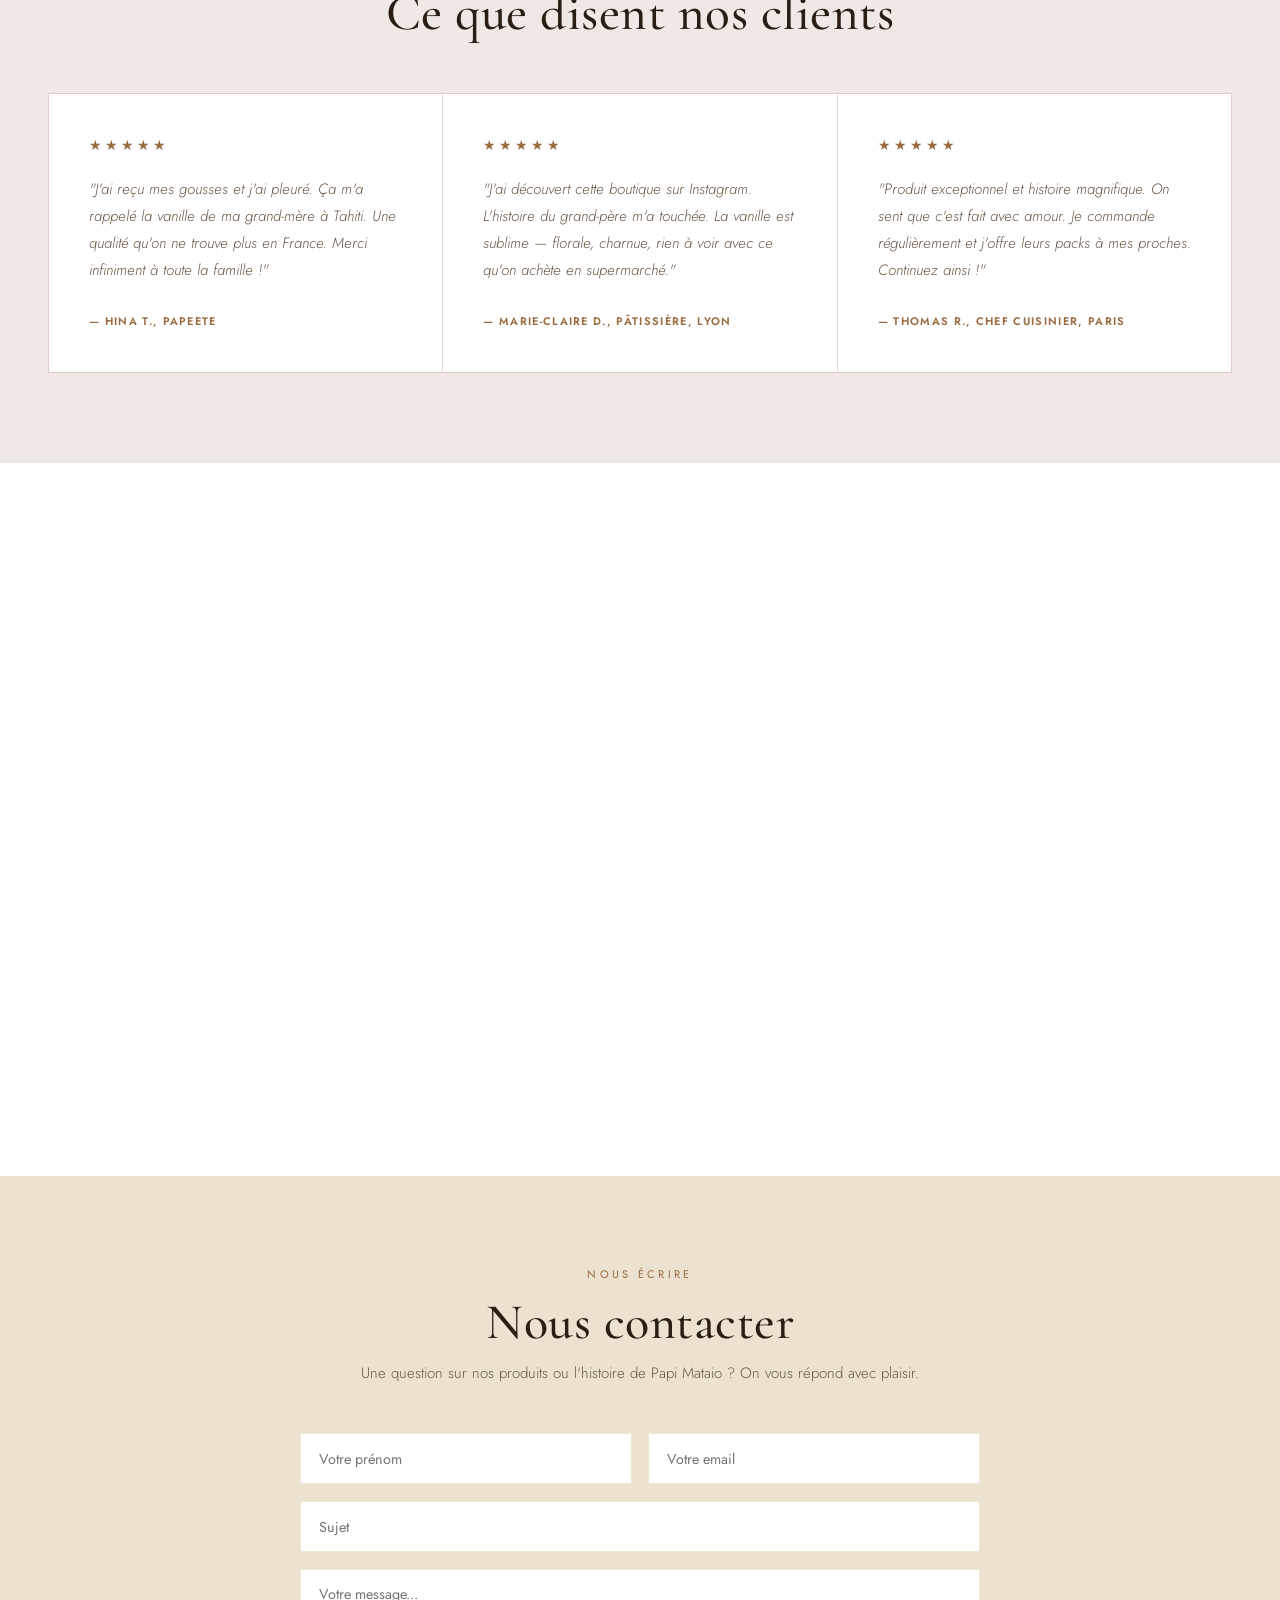
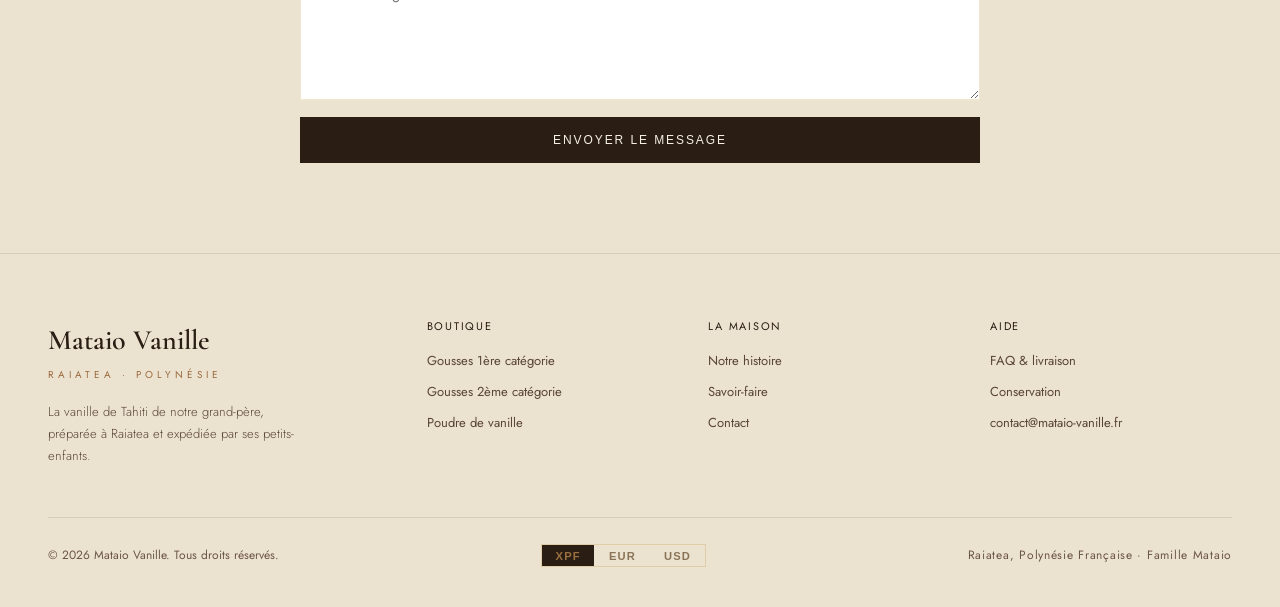
==== commit ec66ee1d: "Déplacer le sélecteur de devise de la navbar vers le footer Co-Authored-By: Claude Sonnet 4.6 <norep" ====
--- a/index.html
+++ b/index.html
@@ -233,6 +233,11 @@
     </div>
     <div style="display:flex;justify-content:space-between;align-items:center;flex-wrap:wrap;gap:14px;padding-top:26px;border-top:1px solid rgba(58,42,30,0.12);font-size:12px;color:#6B5644;">
       <span>© 2026 Mataio Vanille. Tous droits réservés.</span>
+      <div class="currency-switcher">
+        <button class="currency-btn" data-currency="XPF" onclick="setCurrency('XPF')">XPF</button>
+        <button class="currency-btn" data-currency="EUR" onclick="setCurrency('EUR')">EUR</button>
+        <button class="currency-btn" data-currency="USD" onclick="setCurrency('USD')">USD</button>
+      </div>
       <span style="letter-spacing:0.06em;">Raiatea, Polynésie Française · Famille Mataio</span>
     </div>
   </footer>
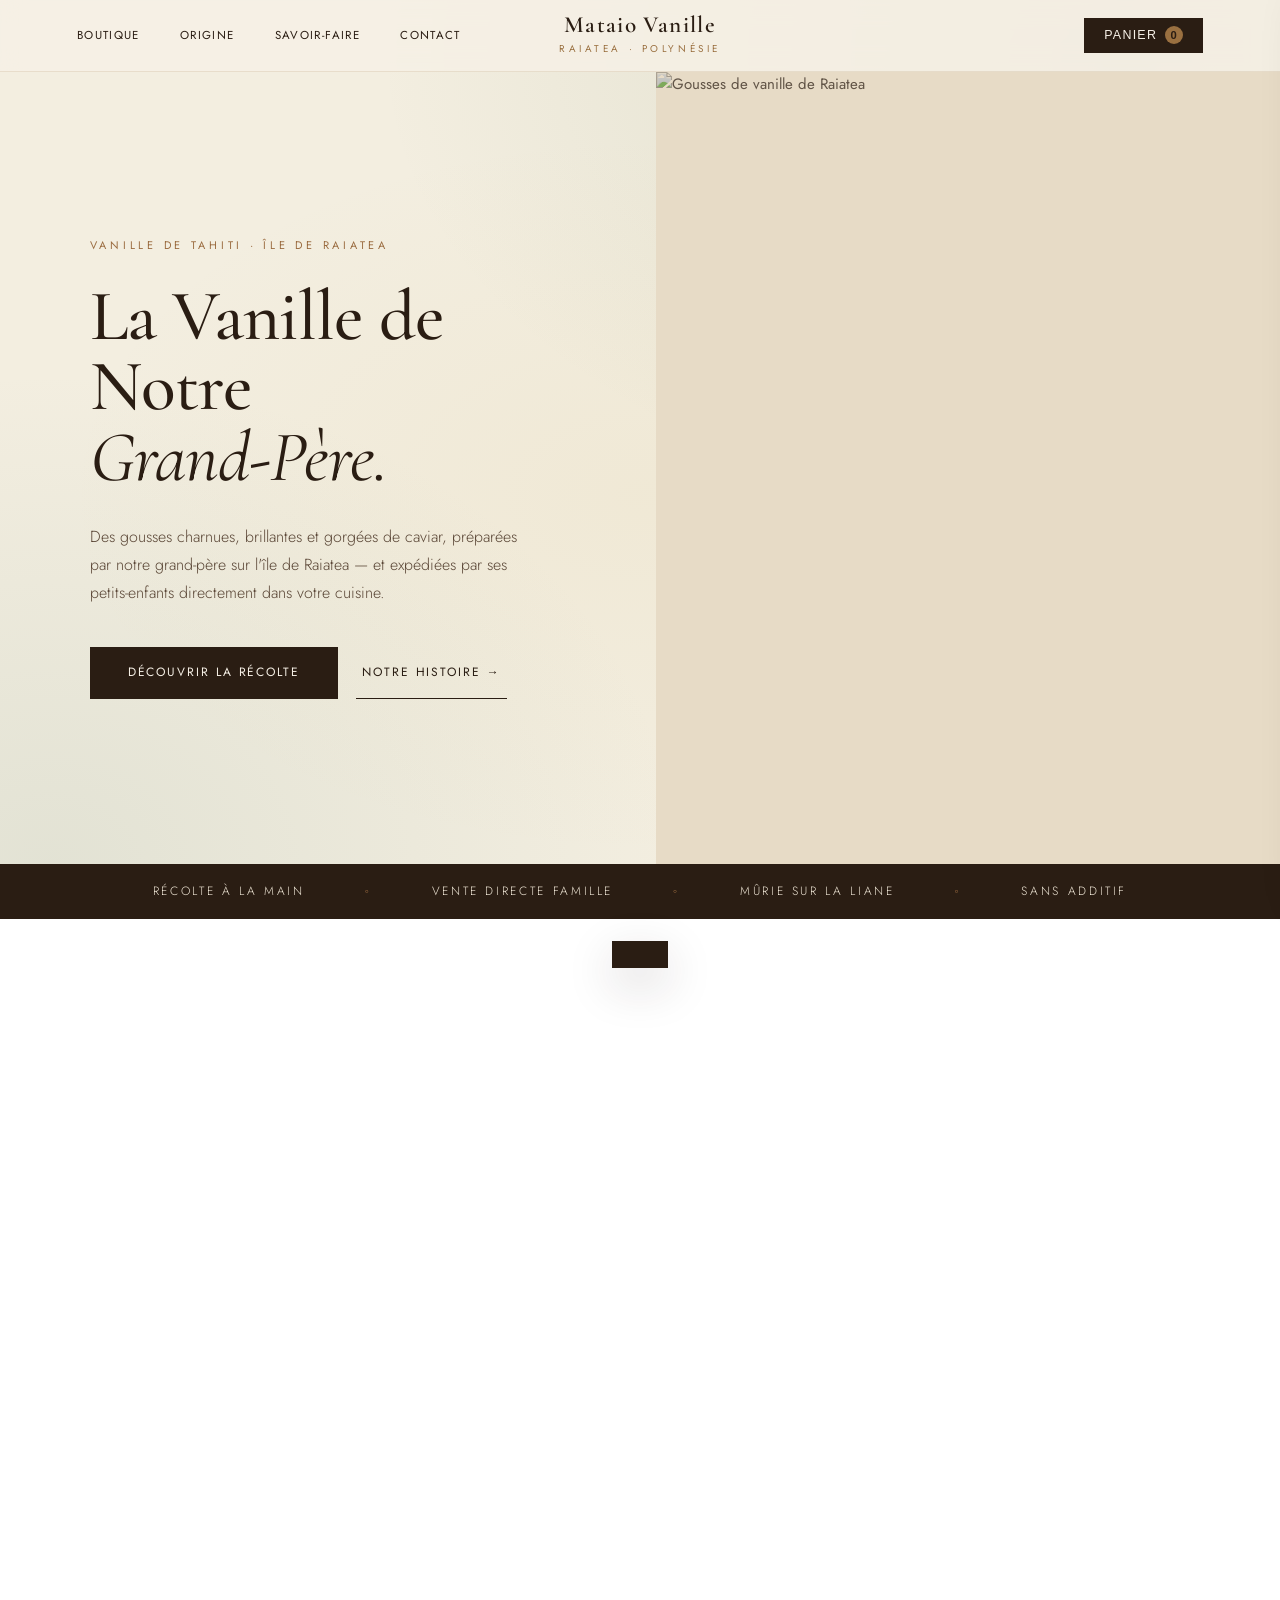
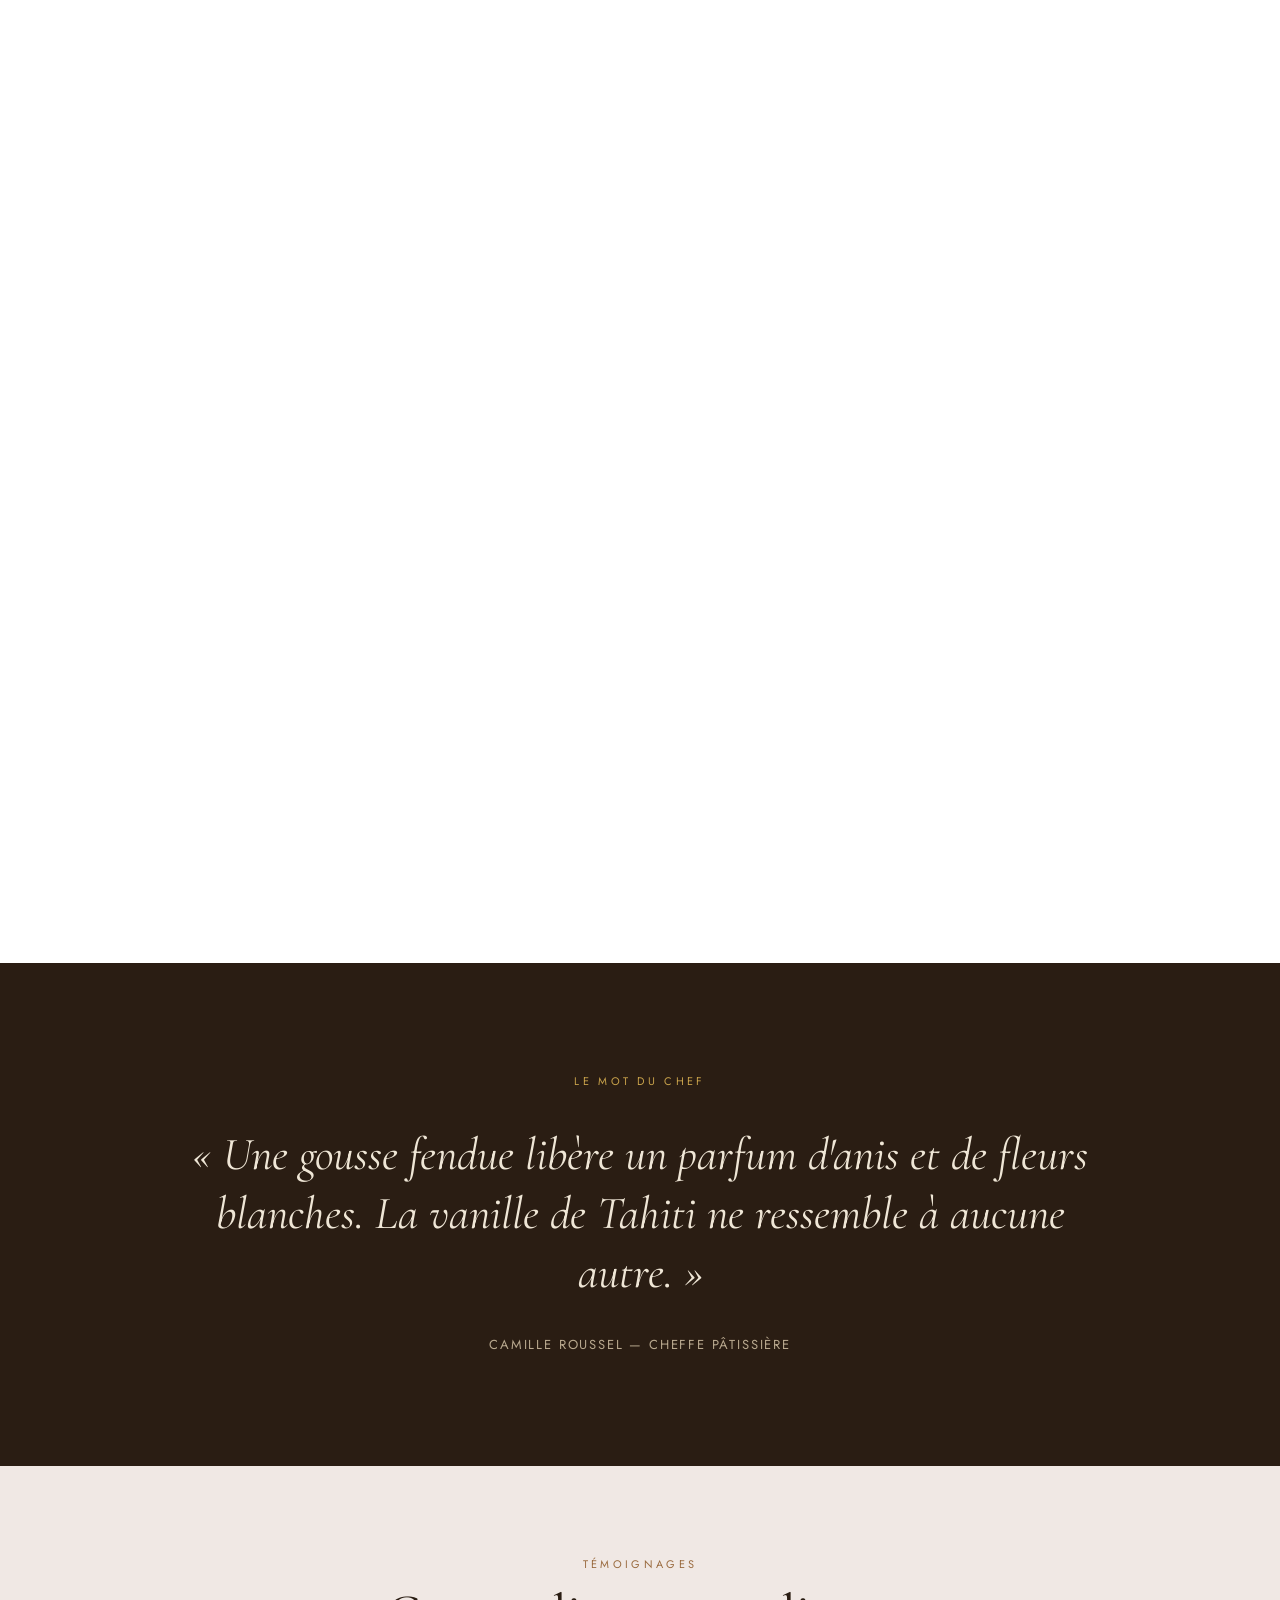
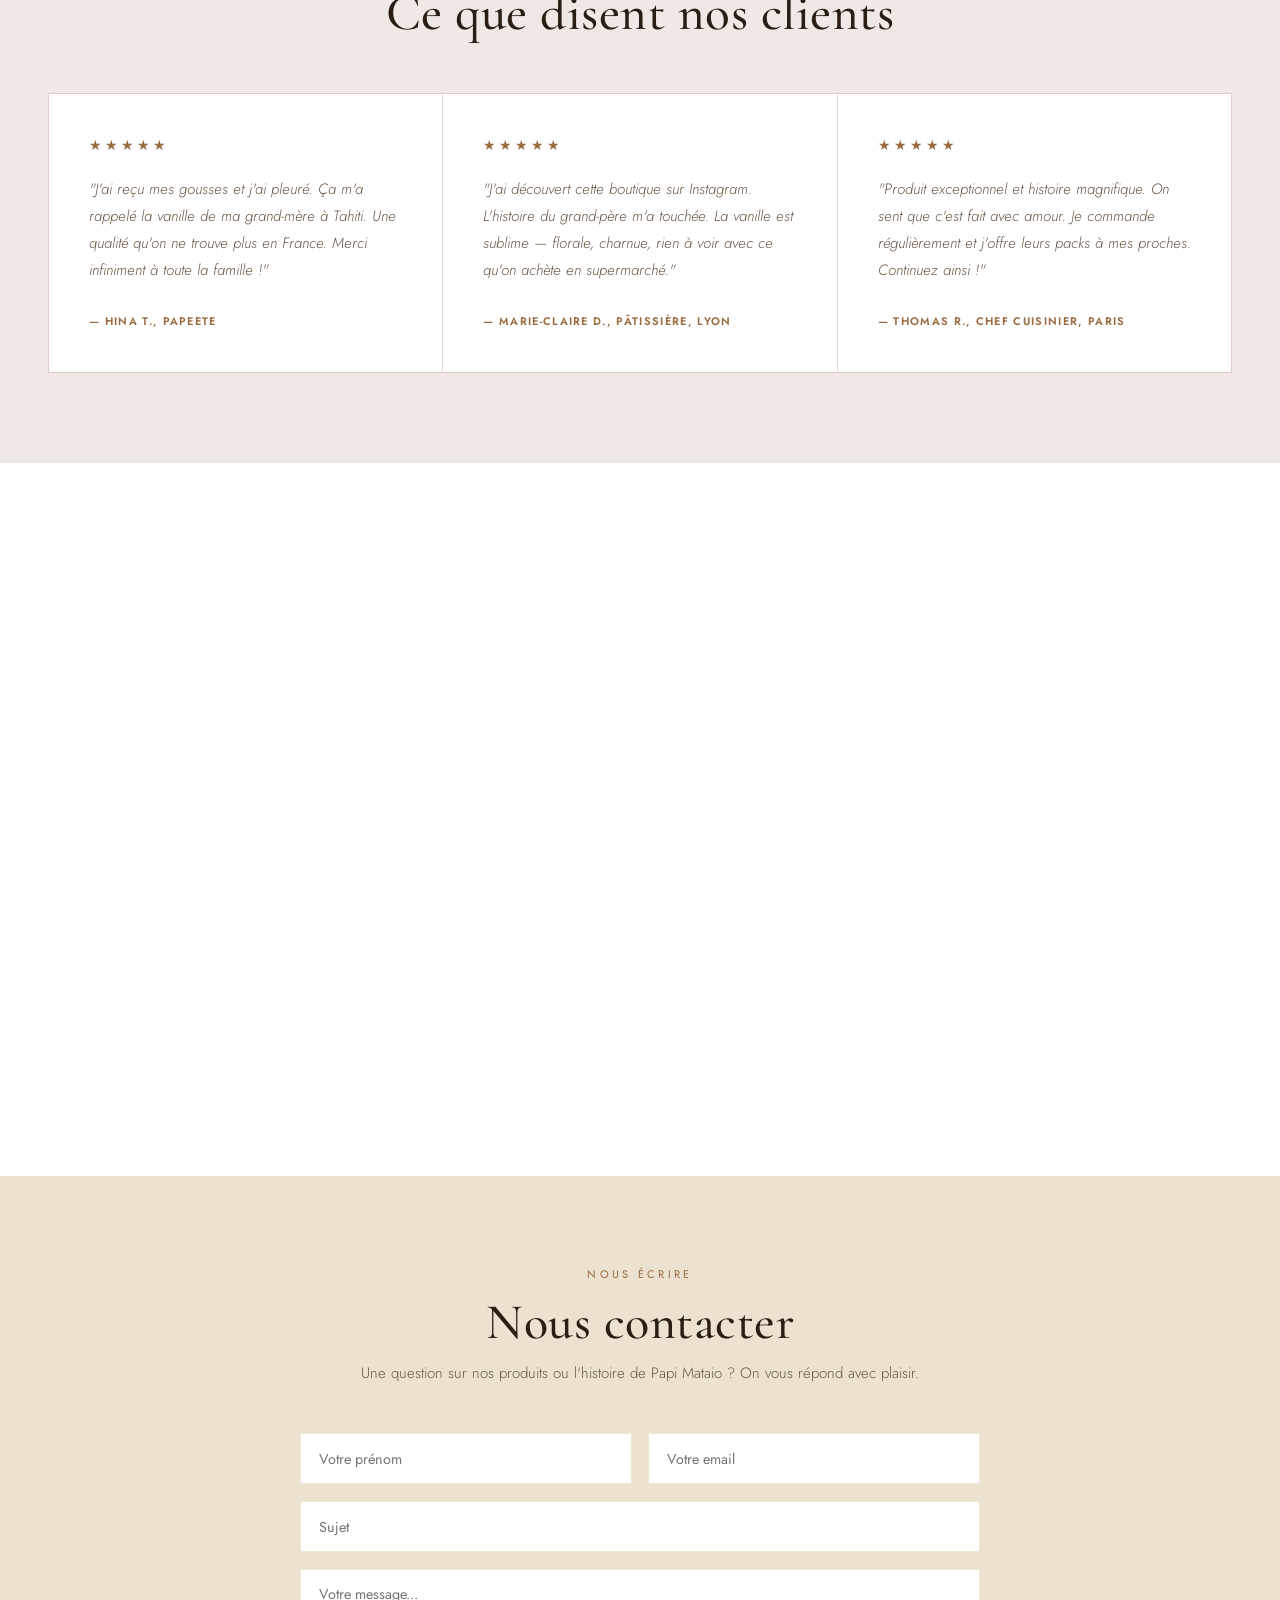
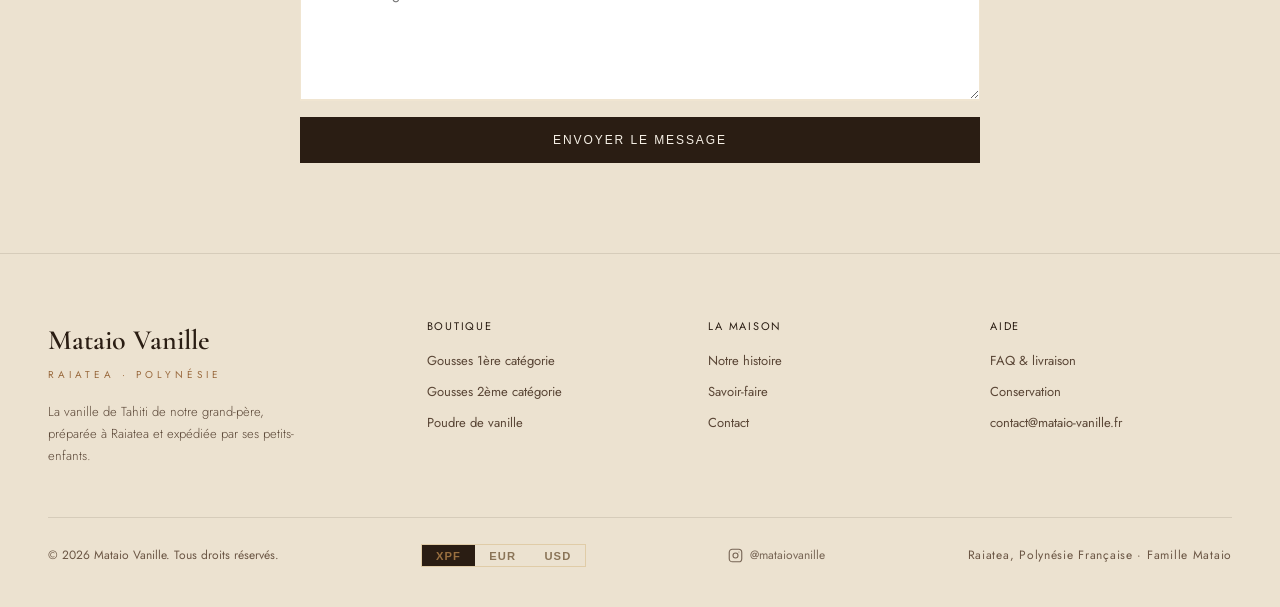
==== commit c030679d: "Ajouter le lien Instagram @mataiovanille dans le footer Co-Authored-By: Claude Sonnet 4.6 <noreply@a" ====
--- a/index.html
+++ b/index.html
@@ -11,6 +11,26 @@
   <meta property="og:url" content="https://mataio-vanille.netlify.app/" />
   <meta property="og:type" content="website" />
   <meta name="twitter:card" content="summary_large_image" />
+  <script type="application/ld+json">
+  {
+    "@context": "https://schema.org",
+    "@type": "Organization",
+    "name": "Mataio Vanille",
+    "url": "https://mataio-vanille.netlify.app",
+    "logo": "https://mataio-vanille.netlify.app/favicon.svg",
+    "description": "Vanille artisanale de Raiatea, Polynésie Française. Cultivée et préparée par Papi Mataio, expédiée par sa famille.",
+    "address": {
+      "@type": "PostalAddress",
+      "addressLocality": "Raiatea",
+      "addressCountry": "PF"
+    },
+    "contactPoint": {
+      "@type": "ContactPoint",
+      "contactType": "customer service",
+      "email": "contact@mataio-vanille.fr"
+    }
+  }
+  </script>
   <link rel="icon" type="image/svg+xml" href="favicon.svg" />
   <link rel="stylesheet" href="css/style.css" />
   <link rel="preconnect" href="https://fonts.googleapis.com" />
@@ -238,6 +258,10 @@
         <button class="currency-btn" data-currency="EUR" onclick="setCurrency('EUR')">EUR</button>
         <button class="currency-btn" data-currency="USD" onclick="setCurrency('USD')">USD</button>
       </div>
+      <a href="https://www.instagram.com/mataiovanille" target="_blank" rel="noopener" style="display:flex;align-items:center;gap:7px;color:#5A4636;text-decoration:none;font-size:12px;opacity:0.8;transition:opacity 0.2s;" onmouseover="this.style.opacity='1'" onmouseout="this.style.opacity='0.8'">
+        <svg width="15" height="15" viewBox="0 0 24 24" fill="none" stroke="currentColor" stroke-width="1.8" stroke-linecap="round" stroke-linejoin="round"><rect x="2" y="2" width="20" height="20" rx="5"/><circle cx="12" cy="12" r="4"/><circle cx="17.5" cy="6.5" r="0.8" fill="currentColor" stroke="none"/></svg>
+        @mataiovanille
+      </a>
       <span style="letter-spacing:0.06em;">Raiatea, Polynésie Française · Famille Mataio</span>
     </div>
   </footer>
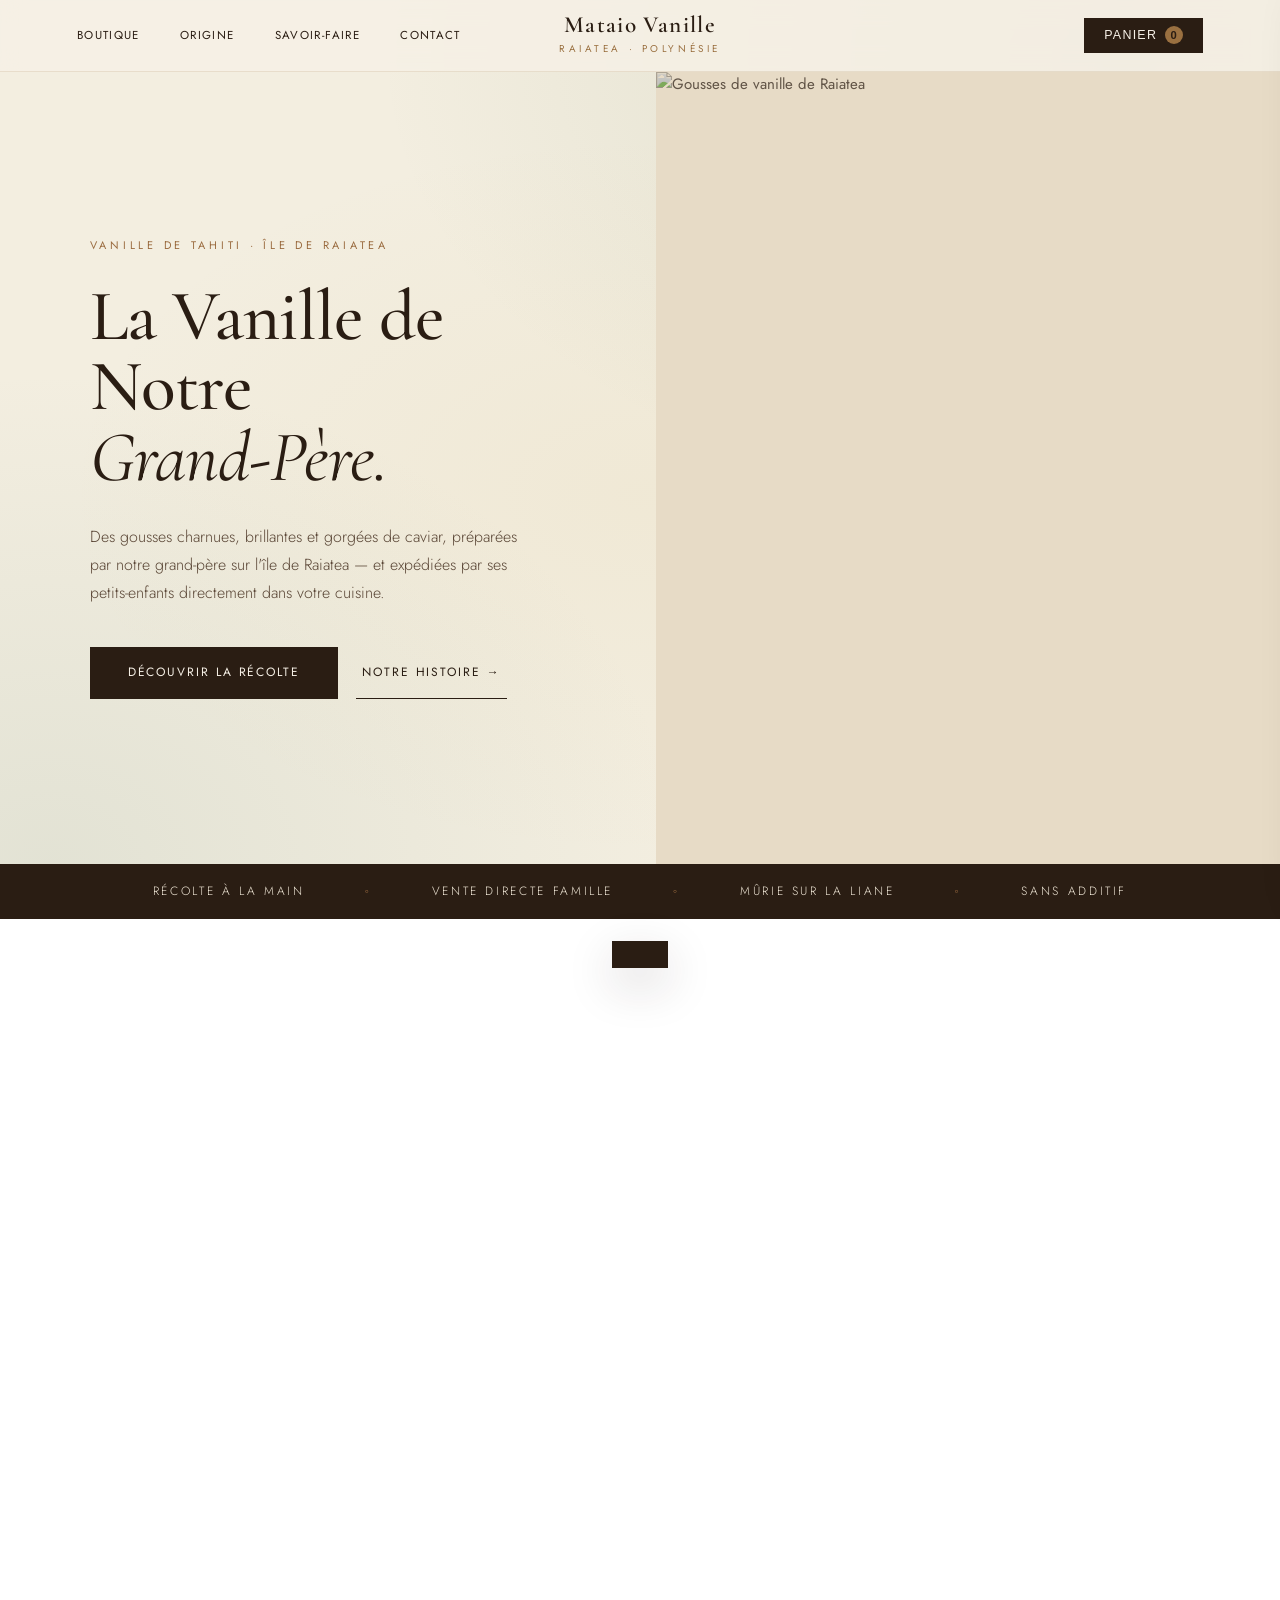
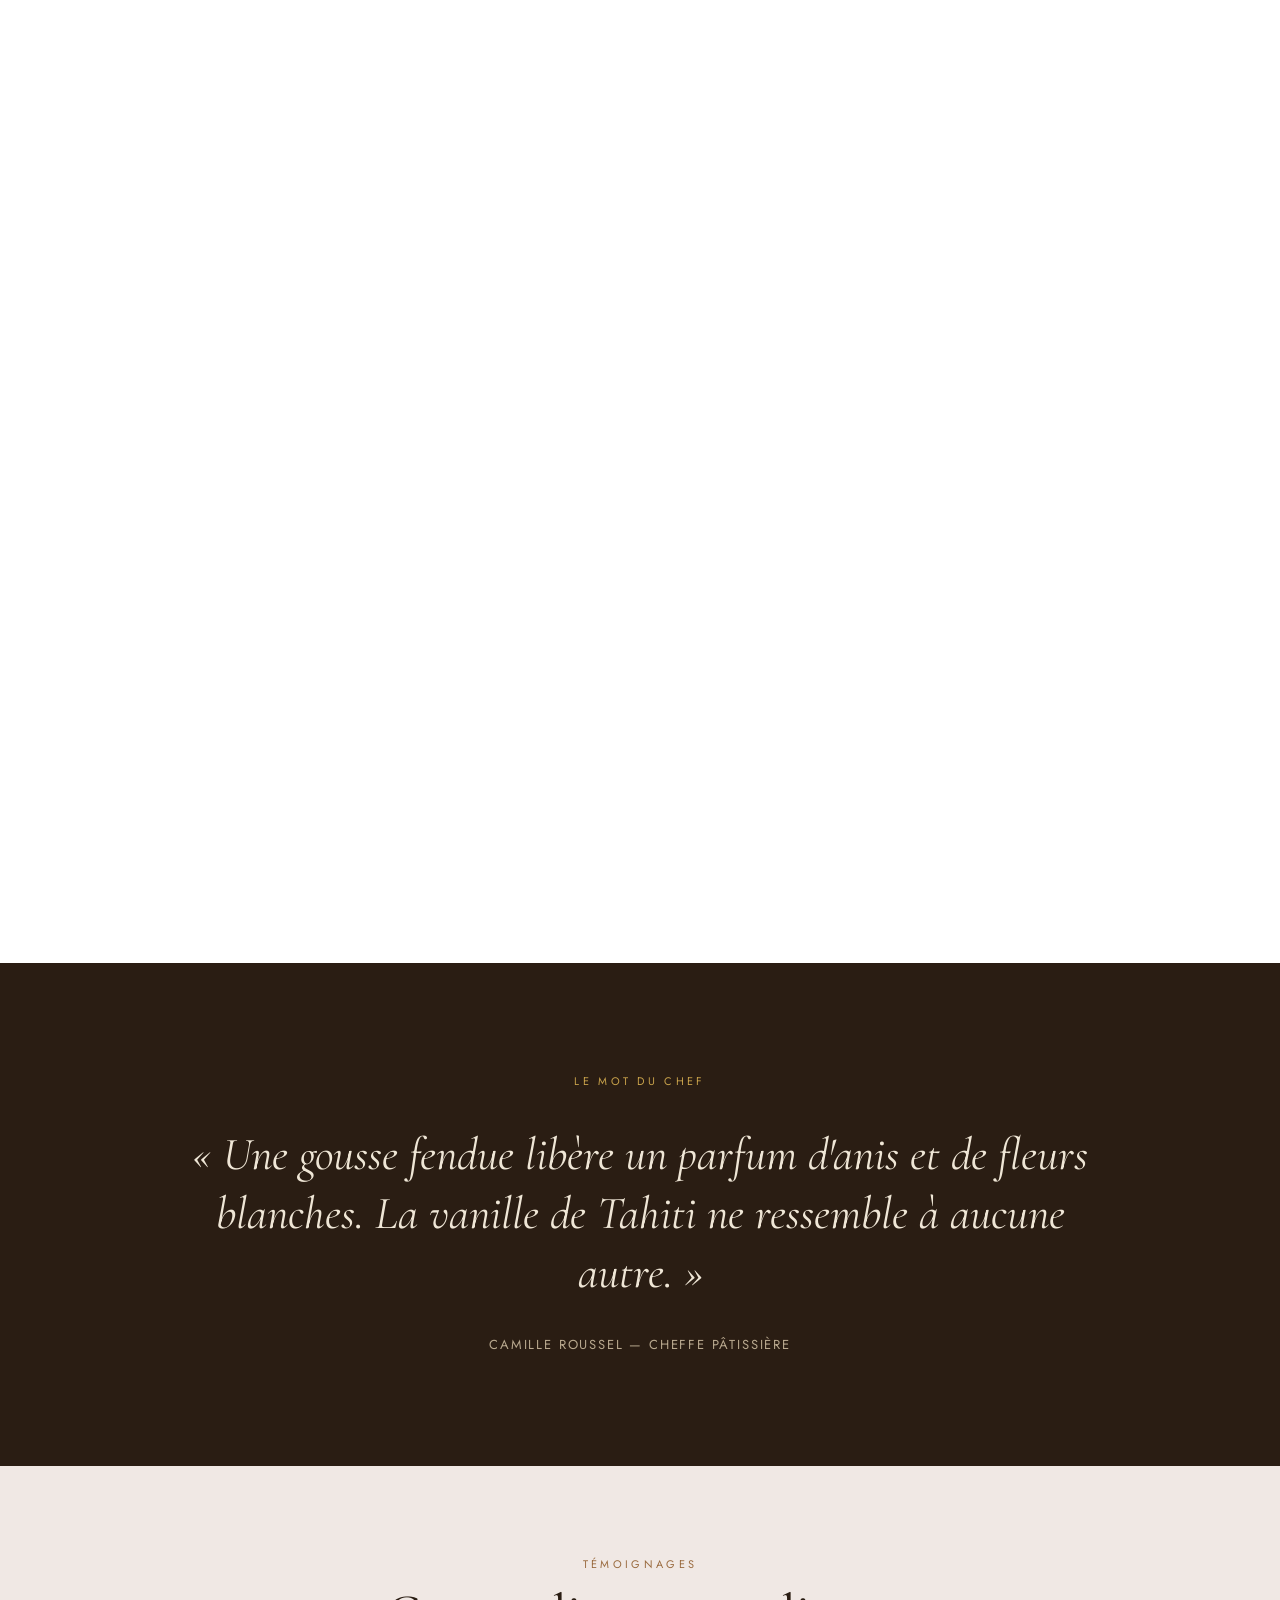
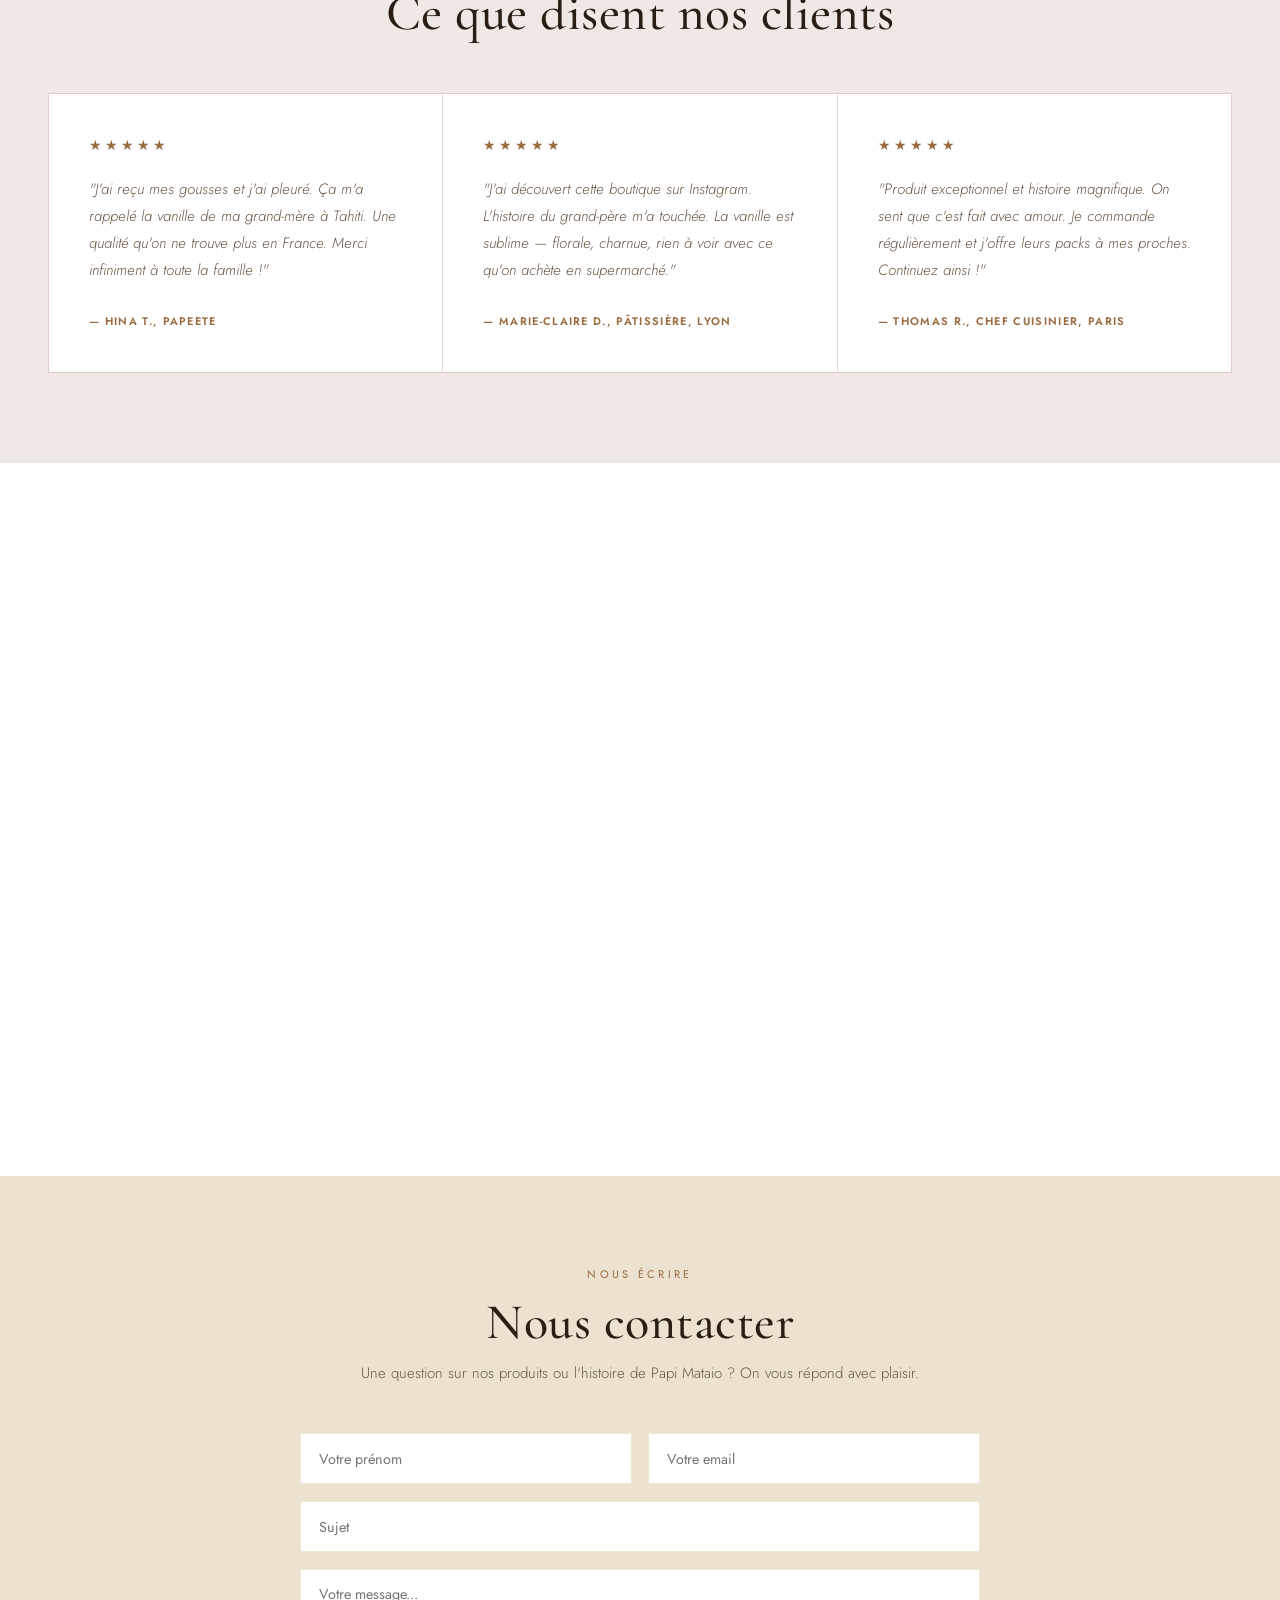
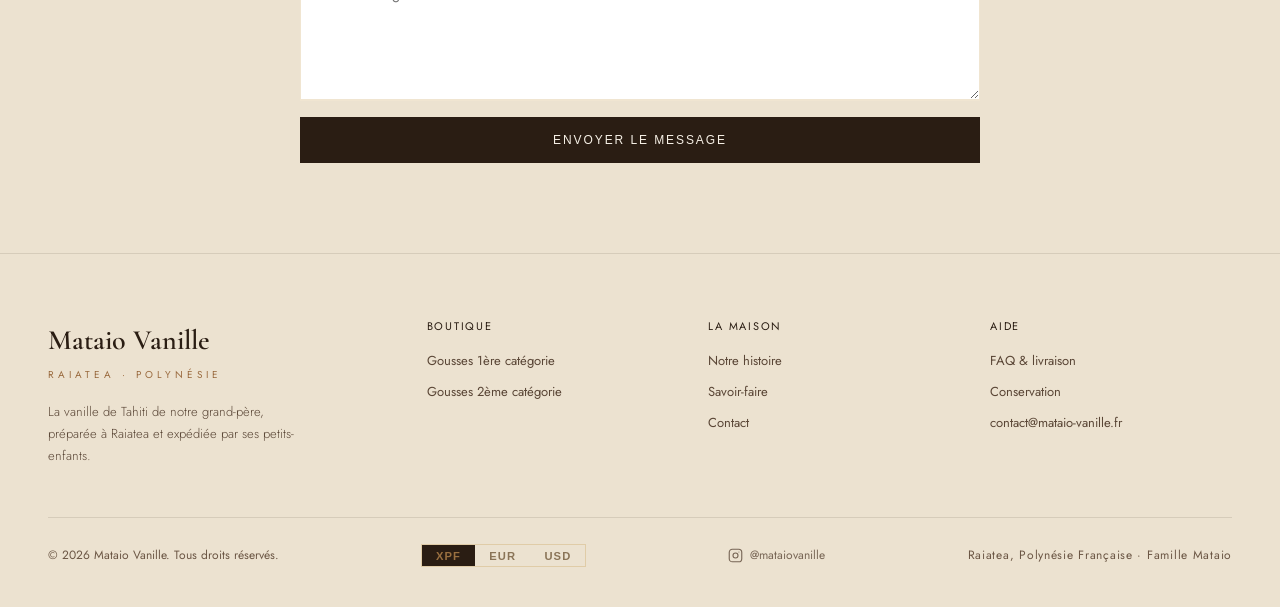
==== commit 7a85f4ca: "Supprimer Poudre de vanille du footer Co-Authored-By: Claude Sonnet 4.6 <noreply@anthropic.com>" ====
--- a/index.html
+++ b/index.html
@@ -231,7 +231,6 @@
         <div style="display:flex;flex-direction:column;gap:10px;font-size:13px;color:#5A4636;">
           <a href="#produits" style="color:#5A4636;text-decoration:none;">Gousses 1ère catégorie</a>
           <a href="#produits" style="color:#5A4636;text-decoration:none;">Gousses 2ème catégorie</a>
-          <a href="#produits" style="color:#5A4636;text-decoration:none;">Poudre de vanille</a>
         </div>
       </div>
       <div>
